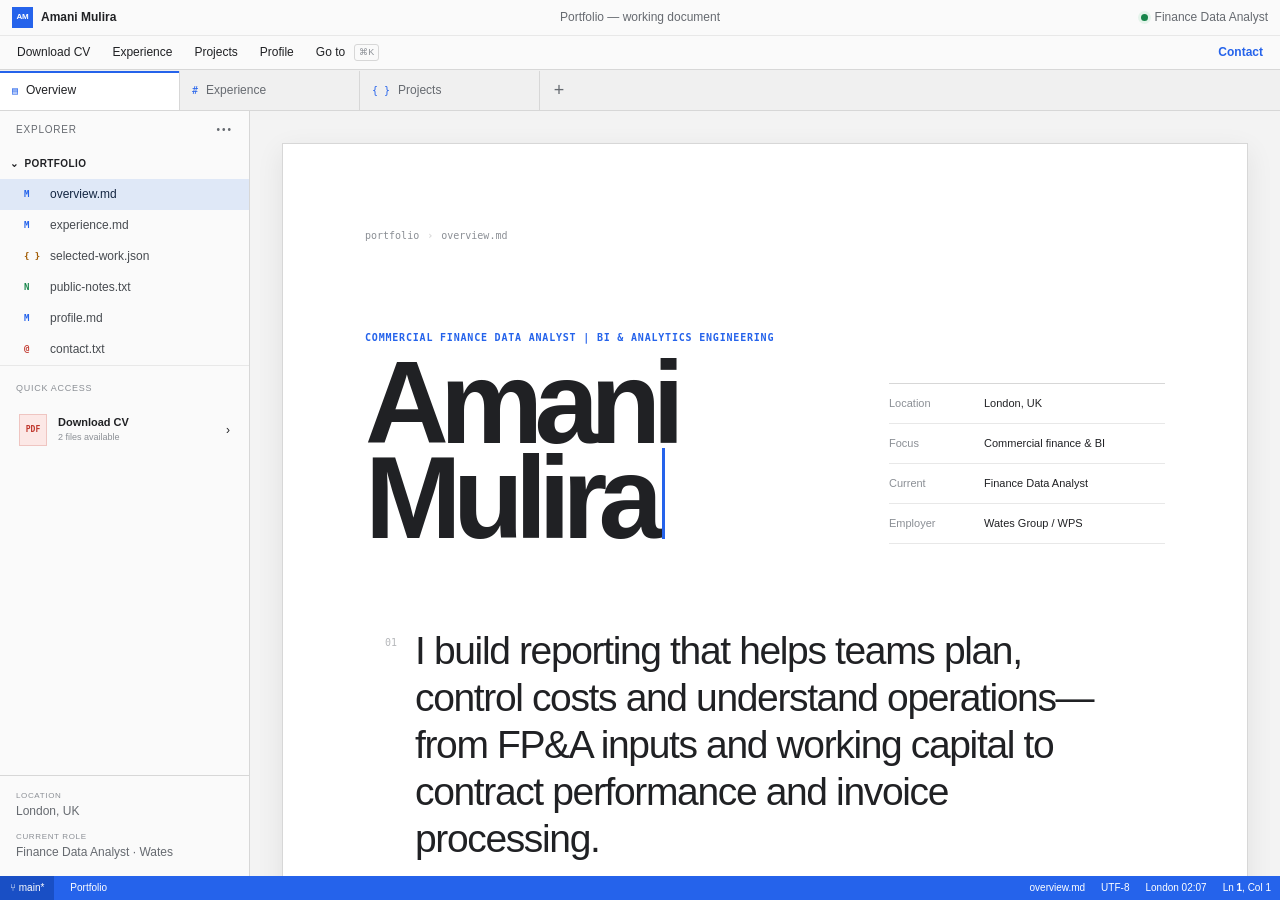
==== index.html @ 53373105 "Add professional portrait to profile" ====
<!DOCTYPE html>
<html lang="en">
<head>
    <meta charset="UTF-8">
    <meta name="viewport" content="width=device-width, initial-scale=1.0">
    <title>Amani Mulira — Commercial Finance Data Analyst | BI &amp; Analytics Engineering</title>
    <meta name="description" content="Amani Mulira, London-based Commercial Finance Data Analyst. FP&amp;A, working capital, CVR and operational reporting built with Power BI, SQL and validated semantic models.">
    <meta name="theme-color" content="#f5f5f5">
    <meta property="og:title" content="Amani Mulira — Working portfolio">
    <meta property="og:description" content="Commercial finance and operational reporting at Wates Group, with evidence across FP&amp;A, CVR, Power BI modelling and independent analytics engineering projects.">
    <meta property="og:type" content="website">
    <meta property="og:url" content="https://amanimulira.github.io/amanimulira/">
    <meta property="og:image" content="https://amanimulira.github.io/amanimulira/assets/og-editor.png">
    <meta name="twitter:card" content="summary_large_image">
    <link rel="canonical" href="https://amanimulira.github.io/amanimulira/">
    <link rel="icon" href="assets/amani-mulira-mark.png">
    <link rel="stylesheet" href="styles.css?v=20260917-1">
    <script type="application/ld+json">
    {
      "@context": "https://schema.org",
      "@type": "Person",
      "name": "Amani Mulira",
      "jobTitle": "Commercial Finance Data Analyst",
      "url": "https://amanimulira.github.io/amanimulira/",
      "email": "mailto:amanimulira@gmail.com",
      "address": {"@type": "PostalAddress", "addressLocality": "London", "addressCountry": "GB"},
      "alumniOf": {"@type": "CollegeOrUniversity", "name": "University of Liverpool"},
      "sameAs": ["https://github.com/amanimulira", "https://www.linkedin.com/in/amanimulira"],
      "knowsAbout": ["FP&A Reporting", "Working Capital", "Cost Value Reconciliation", "SQL", "Python", "dbt", "Databricks", "Power BI", "Data Analytics", "Analytics Engineering"]
    }
    </script>
</head>
<body>
    <a class="skip-link" href="#main">Skip to document</a>

    <div class="app-shell">
        <header class="app-chrome">
            <div class="title-bar">
                <a class="app-identity" href="#overview" aria-label="Amani Mulira portfolio home">
                    <span class="app-icon" aria-hidden="true">AM</span>
                    <span>Amani Mulira</span>
                </a>
                <p>Portfolio — working document</p>
                <div class="title-status"><i aria-hidden="true"></i><span>Finance Data Analyst</span></div>
            </div>

            <nav class="menu-bar" aria-label="Application menu">
                <button type="button" data-open-cv>Download CV</button>
                <a href="#experience">Experience</a>
                <a href="#work">Projects</a>
                <a class="menu-profile" href="#profile">Profile</a>
                <button class="menu-command" type="button" data-open-command>Go to <kbd>⌘K</kbd></button>
                <span class="menu-spacer"></span>
                <a class="menu-contact" href="mailto:amanimulira@gmail.com">Contact</a>
            </nav>

            <nav class="tab-bar" aria-label="Open portfolio documents">
                <a class="document-tab active" href="#overview" data-section-tab="overview"><span aria-hidden="true">▤</span> Overview</a>
                <a class="document-tab" href="#experience" data-section-tab="experience"><span aria-hidden="true">#</span> Experience</a>
                <a class="document-tab" href="#work" data-section-tab="work"><span aria-hidden="true">{ }</span> Projects</a>
                <button class="new-tab" type="button" data-open-command aria-label="Open command palette">+</button>
            </nav>
        </header>

        <div class="workspace">
            <aside class="explorer" aria-label="Portfolio explorer">
                <div class="explorer-heading"><span>Explorer</span><button type="button" data-open-command aria-label="Search portfolio">•••</button></div>

                <nav class="file-tree" aria-label="Document outline">
                    <details open>
                        <summary><span aria-hidden="true">⌄</span> PORTFOLIO</summary>
                        <a class="file-link active" href="#overview" data-nav-section="overview"><i class="file-mark file-mark-blue">M</i>overview.md</a>
                        <a class="file-link" href="#experience" data-nav-section="experience"><i class="file-mark file-mark-blue">M</i>experience.md</a>
                        <a class="file-link" href="#work" data-nav-section="work"><i class="file-mark file-mark-yellow">{ }</i>selected-work.json</a>
                        <a class="file-link" href="#notes" data-nav-section="notes"><i class="file-mark file-mark-green">N</i>public-notes.txt</a>
                        <a class="file-link" href="#profile" data-nav-section="profile"><i class="file-mark file-mark-blue">M</i>profile.md</a>
                        <a class="file-link" href="#contact" data-nav-section="contact"><i class="file-mark file-mark-red">@</i>contact.txt</a>
                    </details>
                </nav>

                <div class="explorer-group">
                    <p>QUICK ACCESS</p>
                    <button class="quick-file" type="button" data-open-cv>
                        <span class="pdf-icon">PDF</span>
                        <span><b>Download CV</b><small>2 files available</small></span>
                        <span aria-hidden="true">›</span>
                    </button>
                </div>

                <div class="explorer-footer">
                    <p><span>LOCATION</span>London, UK</p>
                    <p><span>CURRENT ROLE</span>Finance Data Analyst · Wates</p>
                </div>
            </aside>

            <main class="editor-canvas" id="main">
                <article class="document" aria-label="Amani Mulira working portfolio">
                    <header class="document-hero observed-section" id="overview" data-section="overview">
                        <div class="breadcrumb"><span>portfolio</span><b>›</b><span>overview.md</span></div>
                        <div class="document-title-row">
                            <div>
                                <p class="eyebrow">COMMERCIAL FINANCE DATA ANALYST | BI &amp; ANALYTICS ENGINEERING</p>
                                <h1>Amani<br>Mulira<span class="text-caret" aria-hidden="true"></span></h1>
                            </div>
                            <dl class="document-properties">
                                <div><dt>Location</dt><dd>London, UK</dd></div>
                                <div><dt>Focus</dt><dd>Commercial finance &amp; BI</dd></div>
                                <div><dt>Current</dt><dd>Finance Data Analyst</dd></div>
                                <div><dt>Employer</dt><dd>Wates Group / WPS</dd></div>
                            </dl>
                        </div>

                        <div class="lead-block">
                            <span class="line-number">01</span>
                            <p>I build reporting that helps teams plan, control costs and understand operations—from FP&amp;A inputs and working capital to contract performance and invoice processing.</p>
                        </div>

                        <div class="document-actions">
                            <a class="primary-command" href="#experience"><span>→</span> View experience</a>
                            <a class="secondary-command" href="assets/Amani-Mulira-Commercial-Finance-Data-Analyst-CV.pdf?v=20260917-1" download><span>↓</span> Download CV</a>
                            <a class="secondary-command" href="#work"><span>{ }</span> View projects</a>
                        </div>

                        <dl class="impact-strip" aria-label="Professional reporting focus">
                            <div><dt>FP&amp;A reporting</dt><dd>Budget &amp; forecast</dd></div>
                            <div><dt>Financial control</dt><dd>Working capital &amp; VAT</dd></div>
                            <div><dt>Commercial analytics</dt><dd>CVR &amp; cost drivers</dd></div>
                            <div><dt>BI modelling</dt><dd>Semantic models &amp; controls</dd></div>
                        </dl>
                    </header>

                    <section class="document-section observed-section" id="experience" data-section="experience" aria-labelledby="experience-heading">
                        <div class="section-heading">
                            <div><span class="section-number">01</span><div><p>experience.md</p><h2 id="experience-heading">Experience</h2></div></div>
                            <span>Aug 2025 — present</span>
                        </div>

                        <article class="role-entry">
                            <header><div><p>WATES GROUP / WPS / LONDON</p><h3>Finance Data Analyst</h3></div><span class="status-pill">Current</span></header>
                            <p>Delivering commercial finance and operational reporting across WPS. I work with Finance, Operations and Processing teams to define the question, prepare and validate source data, build the Power BI model and explain the resulting measures clearly.</p>

                            <div class="report-register" data-exclusive-details role="group" aria-label="Reporting and delivery responsibilities at Wates">
                                <details class="report-entry" open>
                                    <summary>
                                        <span class="report-code" aria-hidden="true">FIN</span>
                                        <span class="report-heading"><b>Financial planning &amp; control</b><small>Budgeting, forecasting, working capital and VAT-supporting reports</small></span>
                                        <span class="report-toggle" aria-hidden="true">+</span>
                                    </summary>
                                    <div class="report-body">
                                        <p>Managed budgeting and forecasting reporting with Financial Planning &amp; Analysis (FP&amp;A), from collecting submissions and preparing inputs through validation and delivery in Power BI.</p>
                                        <dl>
                                            <div><dt>Wider remit</dt><dd>Established working capital reports and ledger-level cost reporting to support VAT reporting requirements, helping different Finance roles access the information they need.</dd></div>
                                            <div><dt>Delivery value</dt><dd>Reduced preparation effort and uncertainty around planning inputs by bringing collection, quality checks and reporting into one managed workflow.</dd></div>
                                        </dl>
                                    </div>
                                </details>

                                <details class="report-entry">
                                    <summary>
                                        <span class="report-code" aria-hidden="true">CVR</span>
                                        <span class="report-heading"><b>Commercial &amp; contract performance</b><small>Cost value reconciliation, cost drivers and large-contract KPIs</small></span>
                                        <span class="report-toggle" aria-hidden="true">+</span>
                                    </summary>
                                    <div class="report-body">
                                        <p>Developed cost value reconciliation (CVR) and commercial metrics reports to support operational and contract performance reviews, giving teams a clearer view of how costs are distributed across their work.</p>
                                        <dl>
                                            <div><dt>Cost visibility</dt><dd>Analysed labour, subcontractor and material spend, with reporting by location, trade and operative to connect costs with the work being delivered.</dd></div>
                                            <div><dt>Performance</dt><dd>Translated Excel-based KPI calculations into reporting logic and developed measures for performance reviews on large contracts.</dd></div>
                                        </dl>
                                    </div>
                                </details>

                                <details class="report-entry">
                                    <summary>
                                        <span class="report-code" aria-hidden="true">OPS</span>
                                        <span class="report-heading"><b>Processing &amp; operational performance</b><small>Manual versus automated work and MRI Maintain operational data</small></span>
                                        <span class="report-toggle" aria-hidden="true">+</span>
                                    </summary>
                                    <div class="report-body">
                                        <p>Built a dedicated report for the Processing team showing the volume of work completed manually versus through automated systems, making the mix of processing activity visible for review.</p>
                                        <dl>
                                            <div><dt>Operational data</dt><dd>Analysed data from MRI Maintain to understand the operational activity behind reporting and performance measures.</dd></div>
                                            <div><dt>Team value</dt><dd>Helped teams see how work was being handled and interpret performance in the context of the underlying processes and systems.</dd></div>
                                        </dl>
                                    </div>
                                </details>

                                <details class="report-entry">
                                    <summary>
                                        <span class="report-code" aria-hidden="true">DATA</span>
                                        <span class="report-heading"><b>Data modelling &amp; cross-team delivery</b><small>Application data, Excel, SharePoint, SQL and Power BI semantic models</small></span>
                                        <span class="report-toggle" aria-hidden="true">+</span>
                                    </summary>
                                    <div class="report-body">
                                        <p>Created reusable Power BI semantic models from application data, Excel files, SharePoint sources and SQL datasets, with reconciliation and quality checks before figures reached reporting outputs.</p>
                                        <dl>
                                            <div><dt>Requirements</dt><dd>Work across technical and non-technical teams to clarify business needs and translate them into data requirements, KPI logic and report functionality.</dd></div>
                                            <div><dt>Accountability</dt><dd>Take responsibility for delivery across the reporting workflow, communicate data-quality issues and explain report logic clearly to the people using it.</dd></div>
                                        </dl>
                                    </div>
                                </details>
                            </div>

                            <aside class="case-note" id="invoice-processing" aria-labelledby="invoice-processing-heading">
                                <p class="case-label">Selected example / Processing team</p>
                                <h4 id="invoice-processing-heading">Evaluating automated invoice processing software</h4>
                                <p>I built reporting to assess whether the software was helping the team handle more invoices, where manual work remained and how performance changed over time.</p>
                                <p>The analysis supported board-level investment justification and helped the Processing team identify where to focus improvement work.</p>

                                <details class="case-detail">
                                    <summary><span>Read the analysis</span><span class="case-toggle" aria-hidden="true">+</span></summary>
                                    <div class="case-body">
                                        <section aria-labelledby="invoice-capacity-heading">
                                            <h5 id="invoice-capacity-heading">Productivity and processing capacity</h5>
                                            <p>Compared user productivity with the previous baseline and measured manual versus automated processing volumes. We used this comparison to estimate the equivalent staffing needed to handle the additional workload under the previous process, providing evidence for the software investment case.</p>
                                        </section>
                                        <section aria-labelledby="invoice-accuracy-heading">
                                            <h5 id="invoice-accuracy-heading">Accuracy over time and supplier patterns</h5>
                                            <p>Tracked accuracy and end-to-end automation over time. The reporting showed accuracy improving, while supplier-level analysis highlighted processing issues associated with suppliers with little or no volume. Continued reporting showed the gap narrowing and the system performing as required.</p>
                                        </section>
                                        <section aria-labelledby="invoice-bottlenecks-heading">
                                            <h5 id="invoice-bottlenecks-heading">Where the process slowed down</h5>
                                            <p>Broke the workflow into stages, from information capture and field accuracy through to validation. Measuring how long validation took and where intervention was needed helped the team locate bottlenecks and decide which parts of the process to improve next.</p>
                                        </section>
                                        <p class="case-note-footer">Internal figures and supplier details are omitted.</p>
                                    </div>
                                </details>
                            </aside>

                            <details class="inline-details">
                                <summary>Tools &amp; delivery capabilities <span aria-hidden="true">+</span></summary>
                                <div><span>Power BI</span><span>Semantic modelling</span><span>SQL datasets</span><span>Excel</span><span>SharePoint</span><span>MRI Maintain</span><span>Data validation</span><span>Requirements translation</span><span>Cross-team communication</span></div>
                            </details>
                        </article>
                    </section>

                    <section class="document-section observed-section" id="work" data-section="work" aria-labelledby="work-heading">
                        <div class="section-heading">
                            <div><span class="section-number">02</span><div><p>selected-work.json</p><h2 id="work-heading">Personal projects</h2></div></div>
                            <span>3 independent builds</span>
                        </div>
                        <p class="section-intro">Independent projects that extend my workplace reporting experience into data modelling and engineering. Open each record for the business question, technical evidence and limitations; these are not Wates systems or client results.</p>

                        <div class="records" data-exclusive-details>
                            <details class="record" open>
                                <summary>
                                    <span class="record-index">01</span>
                                    <span class="record-name"><b>D2C data stack</b><small>Analytics engineering</small></span>
                                    <span class="record-meta"><i class="state-dot"></i>137 tests</span>
                                    <span class="record-toggle" aria-hidden="true">+</span>
                                </summary>
                                <div class="record-content"><div class="record-content-inner">
                                    <div class="record-copy">
                                        <p class="field-label">PROBLEM</p>
                                        <h3>One commercial truth from four competing sources.</h3>
                                        <p>A production-minded dbt layer joining Shopify, Klaviyo, Meta Ads and GA4 into contribution-margin CAC, blended ROAS, payback, lifetime value and retention models.</p>
                                        <div class="record-links"><a href="https://github.com/amanimulira/D2C-Data-Stack" target="_blank" rel="noopener">Open repository ↗</a><a href="https://amanimulira.github.io/D2C-Data-Stack/" target="_blank" rel="noopener">View evidence ↗</a></div>
                                    </div>
                                    <div class="evidence-panel">
                                        <p class="field-label">SYSTEM RECORD</p>
                                        <dl><div><dt>Models</dt><dd>31</dd></div><div><dt>Tests</dt><dd>137</dd></div><div><dt>Local build</dt><dd>&lt;60s</dd></div><div><dt>Controls</dt><dd>CI on every PR</dd></div></dl>
                                        <p class="limitation"><b>Documented limitation</b> Illustrative commerce data; designed to prove architecture and measurement logic, not proprietary client performance.</p>
                                    </div>
                                </div></div>
                            </details>

                            <details class="record">
                                <summary>
                                    <span class="record-index">02</span>
                                    <span class="record-name"><b>Crypto AML platform</b><small>Lakehouse / streaming / ML</small></span>
                                    <span class="record-meta"><i class="state-dot"></i>203k transactions</span>
                                    <span class="record-toggle" aria-hidden="true">+</span>
                                </summary>
                                <div class="record-content"><div class="record-content-inner">
                                    <div class="record-copy">
                                        <p class="field-label">PROBLEM</p>
                                        <h3>Traceable AML decisions, not a black-box score.</h3>
                                        <p>An end-to-end monitoring design that follows cryptocurrency transactions through Kafka and Databricks medallion layers into versioned alerts, governed views and evidence packs.</p>
                                        <div class="record-links"><a href="https://github.com/amanimulira/crypto-aml-pipeline" target="_blank" rel="noopener">Open architecture ↗</a></div>
                                    </div>
                                    <div class="evidence-panel">
                                        <p class="field-label">SYSTEM RECORD</p>
                                        <dl><div><dt>Transactions</dt><dd>203k</dd></div><div><dt>Precision</dt><dd>83%</dd></div><div><dt>Recall</dt><dd>71%</dd></div><div><dt>Decision trace</dt><dd>Rule + graph + model</dd></div></dl>
                                        <p class="limitation"><b>Documented limitation</b> Synthetic transaction labels; model results demonstrate a reproducible investigation workflow rather than production detection efficacy.</p>
                                    </div>
                                </div></div>
                            </details>

                            <details class="record">
                                <summary>
                                    <span class="record-index">03</span>
                                    <span class="record-name"><b>Marketing foundations</b><small>Measurement / modelling</small></span>
                                    <span class="record-meta"><i class="state-dot"></i>118 tests</span>
                                    <span class="record-toggle" aria-hidden="true">+</span>
                                </summary>
                                <div class="record-content"><div class="record-content-inner">
                                    <div class="record-copy">
                                        <p class="field-label">PROBLEM</p>
                                        <h3>Marketing measurement that Finance can challenge.</h3>
                                        <p>A profit-aware data layer and Bayesian marketing-mix model separating platform-reported credit from incremental commercial contribution.</p>
                                        <div class="record-links"><a href="https://github.com/amanimulira/marketing-data-foundations" target="_blank" rel="noopener">Open methodology ↗</a><a href="https://github.com/amanimulira/aurelia-dashboards" target="_blank" rel="noopener">View dashboards ↗</a></div>
                                    </div>
                                    <div class="evidence-panel">
                                        <p class="field-label">SYSTEM RECORD</p>
                                        <dl><div><dt>Sources</dt><dd>6</dd></div><div><dt>Tests</dt><dd>118</dd></div><div><dt>Dashboards</dt><dd>5</dd></div><div><dt>Model</dt><dd>Bayesian MMM</dd></div></dl>
                                        <p class="limitation"><b>Documented limitation</b> Portfolio data and priors are explicit. Outputs demonstrate the measurement method, not a claim about a live media budget.</p>
                                    </div>
                                </div></div>
                            </details>
                        </div>
                    </section>

                    <section class="document-section observed-section" id="notes" data-section="notes" aria-labelledby="notes-heading">
                        <div class="section-heading">
                            <div><span class="section-number">03</span><div><p>public-notes.txt</p><h2 id="notes-heading">Public notebook</h2></div></div>
                            <span>5 entries</span>
                        </div>
                        <p class="section-intro">Build notes published in public: architecture choices, modelling decisions and what I would change next.</p>

                        <ol class="note-list">
                            <li><a href="https://www.linkedin.com/feed/update/urn:li:ugcPost:7437438731407634432" target="_blank" rel="noopener"><span>01</span><b>Building a production-minded D2C data stack</b><small>Architecture / dbt / commercial metrics</small><i>↗</i></a></li>
                            <li><a href="https://www.linkedin.com/feed/update/urn:li:ugcPost:7453558019319123968" target="_blank" rel="noopener"><span>02</span><b>From raw events to defensible decisions</b><small>Quality controls / traceability</small><i>↗</i></a></li>
                            <li><a href="https://www.linkedin.com/feed/update/urn:li:ugcPost:7448488109660487680" target="_blank" rel="noopener"><span>03</span><b>Why portfolio systems need honest limitations</b><small>Evidence / communication</small><i>↗</i></a></li>
                            <li><a href="https://www.linkedin.com/feed/update/urn:li:ugcPost:7437532825203105792" target="_blank" rel="noopener"><span>04</span><b>Designing a traceable AML decision path</b><small>Streaming / lakehouse / ML</small><i>↗</i></a></li>
                            <li><a href="https://www.linkedin.com/feed/update/urn:li:ugcPost:7444036520136716288" target="_blank" rel="noopener"><span>05</span><b>Separating reported credit from contribution</b><small>Marketing measurement / Finance</small><i>↗</i></a></li>
                        </ol>
                    </section>

                    <section class="document-section observed-section" id="profile" data-section="profile" aria-labelledby="profile-heading">
                        <div class="section-heading">
                            <div><span class="section-number">04</span><div><p>profile.md</p><h2 id="profile-heading">Profile</h2></div></div>
                            <span>Technical depth + commercial judgement</span>
                        </div>

                        <div class="profile-layout">
                            <div class="profile-copy">
                                <figure class="profile-portrait">
                                    <div class="profile-portrait-bar"><span></span><span>amani-profile.jpeg</span><span>400 × 400</span></div>
                                    <img src="assets/amani-profile.jpeg" width="400" height="400" loading="lazy" decoding="async" alt="Portrait of Amani Mulira">
                                    <figcaption><span>PROFILE</span><span>London, UK</span></figcaption>
                                </figure>
                                <p class="profile-lead">I work at the point where commercial questions become reporting systems: defining the measure, shaping the model, checking the data and explaining the result.</p>
                                <p>My MEng in Computer Science with Artificial Intelligence supports the technical work. At Wates, I apply that foundation to FP&amp;A, financial control, commercial performance and operations; independent projects extend it into analytics engineering.</p>
                                <button class="text-command" type="button" data-open-cv>Choose a CV version →</button>
                            </div>
                            <div class="capability-table" role="table" aria-label="Workplace capabilities and personal-project technologies">
                                <div role="row"><span role="cell">JOB</span><b role="cell">Workplace tools</b><p role="cell">Power BI · SQL datasets · Excel · SharePoint · semantic models · MRI Maintain</p></div>
                                <div role="row"><span role="cell">JOB</span><b role="cell">Commercial finance</b><p role="cell">FP&amp;A reporting · working capital · cost value reconciliation · ledger analysis · contract KPIs</p></div>
                                <div role="row"><span role="cell">JOB</span><b role="cell">Cross-team delivery</b><p role="cell">Requirements translation · data validation · clear communication · ownership from source to report</p></div>
                                <div role="row"><span role="cell">LAB</span><b role="cell">Personal projects</b><p role="cell">Python · dbt · Databricks · Spark · Snowflake · DuckDB · Delta Lake · Airflow · Docker · GitHub Actions</p></div>
                                <div role="row"><span role="cell">EDU</span><b role="cell">MEng Computer Science with AI</b><p role="cell">University of Liverpool · 2025</p></div>
                            </div>
                        </div>
                    </section>

                    <section class="contact-section observed-section" id="contact" data-section="contact" aria-labelledby="contact-heading">
                        <div class="contact-copy">
                            <p class="eyebrow">CONTINUE THE CONVERSATION</p>
                            <h2 id="contact-heading">Let’s make the<br>data matter.</h2>
                            <p>For a conversation about commercial finance reporting, operational analysis or analytics engineering, you can reach me by email or on LinkedIn.</p>
                        </div>
                        <div class="contact-actions">
                            <a href="mailto:amanimulira@gmail.com">Send an email <span>↗</span></a>
                            <button type="button" id="copy-email" data-email="amanimulira@gmail.com">Copy email <span>⌘C</span></button>
                            <a href="https://www.linkedin.com/in/amanimulira" target="_blank" rel="noopener">LinkedIn <span>↗</span></a>
                            <a href="https://github.com/amanimulira" target="_blank" rel="noopener">GitHub <span>↗</span></a>
                        </div>
                    </section>
                </article>
            </main>
        </div>

        <footer class="status-bar">
            <div><span class="status-branch">⑂ main*</span><span>Portfolio</span></div>
            <div><span id="current-file">overview.md</span><span>UTF-8</span><span id="london-time">London 00:00</span><span>Ln <b id="section-line">1</b>, Col 1</span></div>
        </footer>
    </div>

    <dialog class="file-drawer" id="cv-drawer" aria-labelledby="cv-drawer-title">
        <div class="drawer-titlebar">
            <div><span class="folder-icon" aria-hidden="true">▰</span><div><p>FILES</p><h2 id="cv-drawer-title">Curriculum vitae</h2></div></div>
            <button type="button" data-close-dialog aria-label="Close CV drawer">×</button>
        </div>
        <div class="drawer-path"><span>Portfolio</span><b>›</b><span>Documents</span><b>›</b><span>CV</span></div>
        <div class="drawer-body">
            <p class="drawer-note">Choose the version closest to the role. Both contain the same employment history with different emphasis.</p>
            <a class="download-file" href="assets/Amani-Mulira-Commercial-Finance-Data-Analyst-CV.pdf?v=20260917-1" download>
                <span class="large-pdf">PDF</span>
                <span><b>Amani-Mulira-Commercial-Finance-Data-Analyst-CV.pdf</b><small>FP&amp;A · working capital · CVR · Power BI · 1 page</small></span>
                <span>Download ↓</span>
            </a>
            <a class="download-file" href="assets/Amani-Mulira-Analytics-Engineer-CV.pdf?v=20260902-2" download>
                <span class="large-pdf">PDF</span>
                <span><b>Amani-Mulira-Analytics-Engineer-CV.pdf</b><small>Data modelling · pipelines · engineering projects · 1 page</small></span>
                <span>Download ↓</span>
            </a>
        </div>
        <div class="drawer-footer"><span>2 items</span><span>PDF documents</span></div>
    </dialog>

    <dialog class="command-palette" id="command-palette" aria-labelledby="command-title">
        <h2 class="visually-hidden" id="command-title">Go to a portfolio section</h2>
        <label for="command-input"><span aria-hidden="true">›</span><input id="command-input" type="search" autocomplete="off" placeholder="Type a command or file name…"></label>
        <div class="command-results" role="listbox" aria-label="Portfolio commands">
            <button type="button" data-command="overview" data-command-label="overview home introduction"><span>▤</span><b>Go to overview</b><kbd>Home</kbd></button>
            <button type="button" data-command="experience" data-command-label="experience impact wates role"><span>#</span><b>View Wates experience</b><kbd>01</kbd></button>
            <button type="button" data-command="work" data-command-label="work projects selected systems"><span>{ }</span><b>View personal projects</b><kbd>02</kbd></button>
            <button type="button" data-command="notes" data-command-label="notes linkedin public notebook"><span>N</span><b>Open public notebook</b><kbd>03</kbd></button>
            <button type="button" data-command="profile" data-command-label="profile skills education capabilities"><span>M</span><b>Open profile</b><kbd>04</kbd></button>
            <button type="button" data-command="cv" data-command-label="cv resume curriculum vitae download"><span>PDF</span><b>Download CV</b><kbd>File</kbd></button>
        </div>
        <div class="command-help"><span>↑↓ navigate</span><span>↵ select</span><span>esc close</span></div>
    </dialog>

    <script src="script.js?v=20260814-2"></script>
</body>
</html>
---- styles.css ----
:root {
    --canvas: #f3f3f3;
    --paper: #ffffff;
    --chrome: #fafafa;
    --chrome-2: #f0f0f0;
    --ink: #202124;
    --muted: #666a70;
    --faint: #8b8f95;
    --line: #d7d7d7;
    --line-soft: #e8e8e8;
    --blue: #2563eb;
    --blue-soft: #e8f0fe;
    --green: #18864b;
    --green-soft: #e5f4eb;
    --red: #c0362c;
    --yellow: #a05a00;
    --shadow: 0 8px 26px rgba(0,0,0,.08);
    --sans: "Segoe UI", "Helvetica Neue", Arial, sans-serif;
    --mono: "Cascadia Code", "SFMono-Regular", Consolas, monospace;
    --ease: cubic-bezier(.2,.8,.2,1);
}

*, *::before, *::after { box-sizing: border-box; }

html { scroll-behavior: smooth; }

body {
    margin: 0;
    overflow: hidden;
    background: var(--canvas);
    color: var(--ink);
    font-family: var(--sans);
    font-size: 15px;
    line-height: 1.55;
    -webkit-font-smoothing: antialiased;
}

a { color: inherit; text-decoration: none; }
button, input { color: inherit; font: inherit; }
button { cursor: pointer; }
::selection { background: #c7dcff; color: #10244b; }

.visually-hidden {
    position: absolute !important;
    width: 1px !important;
    height: 1px !important;
    padding: 0 !important;
    margin: -1px !important;
    overflow: hidden !important;
    clip: rect(0,0,0,0) !important;
    white-space: nowrap !important;
    border: 0 !important;
}

.skip-link {
    position: fixed;
    z-index: 1000;
    top: .5rem;
    left: .5rem;
    padding: .55rem .8rem;
    background: var(--paper);
    border: 1px solid var(--blue);
    transform: translateY(-160%);
}
.skip-link:focus { transform: translateY(0); }

.app-shell {
    width: 100%;
    min-width: 0;
    max-width: 100vw;
    height: 100vh;
    height: 100dvh;
    display: grid;
    grid-template-rows: auto minmax(0,1fr) 24px;
    overflow: hidden;
}

.app-chrome {
    position: relative;
    z-index: 20;
    min-width: 0;
    background: var(--chrome);
    border-bottom: 1px solid var(--line);
    user-select: none;
}

.title-bar {
    min-width: 0;
    height: 36px;
    padding: 0 12px;
    display: grid;
    grid-template-columns: 1fr auto 1fr;
    align-items: center;
    border-bottom: 1px solid var(--line-soft);
    font-size: 12px;
}

.app-identity { display: inline-flex; align-items: center; gap: 8px; justify-self: start; font-weight: 600; }
.app-icon { width: 21px; height: 21px; display: grid; place-items: center; background: var(--blue); color: white; font-size: 8px; font-weight: 700; letter-spacing: -.03em; }
.title-bar > p { margin: 0; color: var(--muted); }
.title-status { justify-self: end; display: flex; align-items: center; gap: 7px; color: var(--muted); }
.title-status i { width: 7px; height: 7px; border-radius: 50%; background: var(--green); box-shadow: 0 0 0 3px var(--green-soft); }

.menu-bar {
    min-width: 0;
    min-height: 34px;
    padding: 3px 7px;
    display: flex;
    align-items: center;
    gap: 2px;
    border-bottom: 1px solid var(--line);
    overflow-x: auto;
    scrollbar-width: none;
}
.menu-bar::-webkit-scrollbar { display: none; }
.menu-bar a, .menu-bar button {
    min-height: 27px;
    padding: 3px 10px;
    flex: 0 0 auto;
    display: inline-flex;
    align-items: center;
    gap: 0;
    border: 0;
    border-radius: 3px;
    background: transparent;
    font-size: 12px;
}
.menu-bar a:hover, .menu-bar button:hover { background: var(--chrome-2); }
.menu-bar u { text-decoration: underline; text-underline-offset: 2px; }
.menu-bar kbd { margin-left: 9px; padding: 1px 4px; color: var(--faint); border: 1px solid var(--line); border-radius: 3px; font-family: var(--sans); font-size: 9px; }
.menu-spacer { flex: 1; }
.menu-contact { color: var(--blue) !important; font-weight: 600; }

.tab-bar {
    min-width: 0;
    min-height: 40px;
    display: flex;
    align-items: end;
    gap: 0;
    overflow-x: auto;
    background: var(--chrome-2);
    scrollbar-width: none;
}
.tab-bar::-webkit-scrollbar { display: none; }
.document-tab {
    position: relative;
    min-width: 180px;
    height: 39px;
    padding: 0 12px;
    display: flex;
    align-items: center;
    gap: 8px;
    border-right: 1px solid var(--line);
    color: var(--muted);
    font-size: 12px;
    white-space: nowrap;
}
.document-tab > span { color: var(--blue); font-family: var(--mono); font-size: 10px; }
.document-tab i { margin-left: auto; color: var(--faint); font-style: normal; }
.document-tab:hover { background: rgba(255,255,255,.58); }
.document-tab.active { background: var(--paper); color: var(--ink); }
.document-tab.active::before { content: ""; position: absolute; inset: 0 0 auto; height: 2px; background: var(--blue); }
.new-tab { width: 38px; height: 39px; flex: 0 0 auto; border: 0; background: transparent; color: var(--muted); font-size: 18px; }
.new-tab:hover { background: rgba(255,255,255,.7); }

.workspace { min-width: 0; min-height: 0; display: grid; grid-template-columns: 250px minmax(0,1fr); }

.explorer {
    min-width: 0;
    display: flex;
    flex-direction: column;
    overflow: auto;
    background: var(--chrome);
    border-right: 1px solid var(--line);
    font-size: 12px;
}
.explorer-heading { height: 38px; padding: 0 12px 0 16px; display: flex; align-items: center; justify-content: space-between; color: var(--muted); font-size: 10px; letter-spacing: .08em; text-transform: uppercase; }
.explorer-heading button { padding: 4px; border: 0; background: transparent; color: var(--muted); letter-spacing: 2px; }
.file-tree details { border-bottom: 1px solid var(--line-soft); }
.file-tree summary { height: 30px; padding: 0 10px; display: flex; align-items: center; gap: 6px; cursor: pointer; font-size: 10px; font-weight: 600; letter-spacing: .04em; list-style: none; }
.file-tree summary::-webkit-details-marker { display: none; }
.file-link { height: 31px; padding: 0 12px 0 24px; display: flex; align-items: center; gap: 8px; color: #474b50; white-space: nowrap; }
.file-link:hover { background: #ececec; }
.file-link.active { background: #dfe8f7; color: #152743; }
.file-mark { min-width: 18px; font-family: var(--mono); font-size: 9px; font-style: normal; font-weight: 700; }
.file-mark-blue { color: var(--blue); }
.file-mark-yellow { color: var(--yellow); }
.file-mark-green { color: var(--green); }
.file-mark-red { color: var(--red); }

.explorer-group { padding: 16px 10px; }
.explorer-group > p { margin: 0 0 8px 6px; color: var(--faint); font-size: 9px; letter-spacing: .08em; }
.quick-file { width: 100%; padding: 9px 8px; display: grid; grid-template-columns: 30px 1fr auto; gap: 9px; align-items: center; border: 1px solid transparent; border-radius: 3px; background: transparent; text-align: left; }
.quick-file:hover { background: var(--paper); border-color: var(--line); }
.quick-file > span:nth-child(2) { min-width: 0; display: flex; flex-direction: column; }
.quick-file b { overflow: hidden; text-overflow: ellipsis; font-size: 11px; font-weight: 600; white-space: nowrap; }
.quick-file small { color: var(--faint); font-size: 9px; }
.pdf-icon { width: 28px; height: 32px; display: grid; place-items: center; background: #fce8e6; color: var(--red); border: 1px solid #efc5c1; font-family: var(--mono); font-size: 8px; font-weight: 700; }
.explorer-footer { margin-top: auto; padding: 14px 16px; border-top: 1px solid var(--line); color: var(--muted); }
.explorer-footer p { margin: 0 0 10px; display: flex; flex-direction: column; }
.explorer-footer p:last-child { margin-bottom: 0; }
.explorer-footer span { color: var(--faint); font-size: 8px; letter-spacing: .08em; }

.editor-canvas { min-width: 0; overflow: auto; background: var(--canvas); scroll-behavior: smooth; }
.document { width: min(1050px, calc(100% - 64px)); margin: 32px auto 80px; background: var(--paper); border: 1px solid var(--line); box-shadow: var(--shadow); }
.observed-section { scroll-margin-top: 22px; }

.document-hero { padding: clamp(44px,7vw,84px) clamp(34px,7vw,82px) 52px; border-bottom: 1px solid var(--line); }
.breadcrumb { display: flex; align-items: center; gap: 8px; color: var(--faint); font-family: var(--mono); font-size: 10px; }
.breadcrumb b { color: var(--line); }
.document-title-row { margin-top: clamp(46px,8vw,86px); display: grid; grid-template-columns: minmax(0,1.2fr) minmax(250px,.8fr); gap: clamp(50px,9vw,110px); align-items: end; }
.eyebrow { margin: 0 0 13px; color: var(--blue); font-family: var(--mono); font-size: 10px; font-weight: 600; letter-spacing: .08em; }
.document-title-row h1 { margin: 0; font-size: clamp(64px,10vw,116px); line-height: .78; letter-spacing: -.075em; font-weight: 600; }
.text-caret { display: inline-block; width: 3px; height: .78em; margin-left: 8px; background: var(--blue); animation: caret 1.1s steps(1) infinite; }
@keyframes caret { 50% { opacity: 0; } }

.document-properties { margin: 0; border-top: 1px solid var(--line); }
.document-properties > div { min-height: 40px; display: grid; grid-template-columns: 95px 1fr; align-items: center; border-bottom: 1px solid var(--line-soft); font-size: 11px; }
.document-properties dt { color: var(--faint); }
.document-properties dd { margin: 0; font-weight: 500; }
.status-pill { padding: 3px 8px; display: inline-flex; align-items: center; border-radius: 999px; background: var(--green-soft); color: var(--green); font-size: 10px; font-weight: 600; }

.lead-block { margin: clamp(52px,8vw,84px) 0 0; display: grid; grid-template-columns: 32px minmax(0,720px); gap: 18px; }
.line-number { padding-top: 7px; color: #b6b8bb; font-family: var(--mono); font-size: 10px; text-align: right; user-select: none; }
.lead-block p { margin: 0; font-size: clamp(25px,3.3vw,39px); line-height: 1.2; letter-spacing: -.035em; }
.document-actions { margin: 34px 0 0 50px; display: flex; flex-wrap: wrap; gap: 9px; }
.primary-command, .secondary-command { min-height: 40px; padding: 8px 13px; display: inline-flex; align-items: center; gap: 9px; border: 1px solid var(--line); border-radius: 3px; background: var(--paper); font-size: 12px; font-weight: 600; }
.primary-command { background: var(--blue); border-color: var(--blue); color: white; }
.primary-command:hover { background: #194ec1; }
.secondary-command:hover { background: var(--chrome-2); }

.impact-strip { margin: 58px 0 0; display: grid; grid-template-columns: repeat(4,1fr); border-top: 1px solid var(--line); border-left: 1px solid var(--line); }
.impact-strip > div { min-height: 92px; padding: 15px; display: flex; flex-direction: column; justify-content: space-between; border-right: 1px solid var(--line); border-bottom: 1px solid var(--line); }
.impact-strip dt { color: var(--faint); font-size: 10px; }
.impact-strip dd { margin: 0; font-size: 20px; font-weight: 600; letter-spacing: -.025em; }

.document-section { padding: clamp(56px,8vw,94px) clamp(34px,7vw,82px); border-bottom: 1px solid var(--line); }
.section-heading { padding-bottom: 16px; display: flex; align-items: end; justify-content: space-between; gap: 24px; border-bottom: 1px solid var(--line); }
.section-heading > div { display: flex; align-items: end; gap: 20px; }
.section-number { padding-bottom: 5px; color: var(--blue); font-family: var(--mono); font-size: 11px; }
.section-heading p { margin: 0 0 2px; color: var(--faint); font-family: var(--mono); font-size: 9px; }
.section-heading h2 { margin: 0; font-size: clamp(32px,5vw,52px); line-height: 1; letter-spacing: -.055em; font-weight: 600; }
.section-heading > span:last-child { color: var(--faint); font-family: var(--mono); font-size: 9px; text-align: right; }
.section-intro { max-width: 680px; margin: 25px 0 42px 43px; color: var(--muted); font-size: 14px; }

.records { border-top: 1px solid var(--line); }
.record { border-bottom: 1px solid var(--line); }
.record summary { min-height: 82px; padding: 12px 0; display: grid; grid-template-columns: 42px minmax(0,1fr) auto 30px; gap: 14px; align-items: center; cursor: pointer; list-style: none; }
.record summary::-webkit-details-marker { display: none; }
.record summary:hover { background: #f8f9fb; }
.record-index { color: var(--faint); font-family: var(--mono); font-size: 10px; text-align: center; }
.record-name { display: flex; flex-direction: column; }
.record-name b { font-size: 18px; font-weight: 600; letter-spacing: -.025em; }
.record-name small { margin-top: 2px; color: var(--muted); font-size: 10px; }
.record-meta { display: flex; align-items: center; gap: 7px; color: var(--muted); font-family: var(--mono); font-size: 9px; }
.state-dot { width: 6px; height: 6px; border-radius: 50%; background: var(--green); }
.record-toggle { width: 28px; height: 28px; display: grid; place-items: center; border: 1px solid var(--line); border-radius: 3px; color: var(--muted); font-size: 16px; transition: transform .25s var(--ease), background .2s; }
.record[open] .record-toggle { transform: rotate(45deg); background: var(--blue-soft); color: var(--blue); border-color: #c5d5f3; }
.record-content { display: grid !important; grid-template-rows: 0fr; transition: grid-template-rows .4s var(--ease); }
.record[open] .record-content { grid-template-rows: 1fr; }
.record-content-inner { min-height: 0; overflow: hidden; display: grid; grid-template-columns: 1.15fr .85fr; }
.record-copy, .evidence-panel { padding: 30px 32px 38px; border-top: 1px solid var(--line-soft); }
.evidence-panel { background: #f8f9fa; border-left: 1px solid var(--line-soft); }
.field-label { margin: 0 0 13px; color: var(--blue); font-family: var(--mono); font-size: 9px; font-weight: 600; letter-spacing: .08em; }
.record-copy h3 { margin: 0 0 15px; font-size: clamp(23px,3.4vw,35px); line-height: 1.08; letter-spacing: -.045em; }
.record-copy > p:not(.field-label) { margin: 0; color: var(--muted); font-size: 13px; }
.record-links { margin-top: 24px; display: flex; flex-wrap: wrap; gap: 18px; }
.record-links a { padding-bottom: 2px; border-bottom: 1px solid var(--ink); font-size: 11px; font-weight: 600; }
.record-links a:hover { color: var(--blue); border-color: var(--blue); }
.evidence-panel dl { margin: 0; border-top: 1px solid var(--line); }
.evidence-panel dl > div { min-height: 36px; display: grid; grid-template-columns: 1fr auto; align-items: center; gap: 12px; border-bottom: 1px solid var(--line); font-size: 10px; }
.evidence-panel dt { color: var(--faint); }
.evidence-panel dd { margin: 0; font-weight: 600; text-align: right; }
.limitation { margin: 20px 0 0; padding: 12px; border-left: 2px solid var(--yellow); background: #fff8e9; color: var(--muted); font-size: 10px; }
.limitation b { display: block; margin-bottom: 3px; color: var(--yellow); }

.role-entry { margin-top: 38px; }
.role-entry > header { display: flex; align-items: start; justify-content: space-between; gap: 20px; }
.role-entry header p { margin: 0 0 5px; color: var(--faint); font-family: var(--mono); font-size: 9px; letter-spacing: .06em; }
.role-entry h3 { margin: 0; font-size: clamp(28px,4vw,42px); line-height: 1; letter-spacing: -.045em; }
.role-entry > p { max-width: 680px; margin: 20px 0 40px; color: var(--muted); }
.report-register { border-top: 1px solid var(--line); }
.report-entry { border-bottom: 1px solid var(--line); }
.report-entry > summary { min-height: 88px; padding: 18px 0; display: grid; grid-template-columns: 46px minmax(0,1fr) 20px; gap: 16px; align-items: start; cursor: pointer; list-style: none; }
.report-entry > summary::-webkit-details-marker { display: none; }
.report-entry > summary:hover { background: var(--chrome); }
.report-code { margin-top: 3px; padding: 4px 2px; border-radius: 2px; background: var(--blue-soft); color: var(--blue); font-family: var(--mono); font-size: 9px; font-weight: 600; text-align: center; }
.report-heading { min-width: 0; }
.report-heading b { display: block; font-size: 16px; line-height: 1.4; font-weight: 600; }
.report-heading small { display: block; margin-top: 5px; color: var(--muted); font-size: 12px; }
.report-toggle { color: var(--faint); font-size: 20px; line-height: 1.3; text-align: center; transition: transform .2s; }
.report-entry[open] .report-toggle { transform: rotate(45deg); color: var(--blue); }
.report-body { padding: 0 36px 24px 62px; font-size: 13px; }
.report-body > p { margin: 0 0 18px; color: var(--muted); }
.report-body dl { margin: 0; border-top: 1px solid var(--line-soft); }
.report-body dl > div { padding: 12px 0; display: grid; grid-template-columns: 112px minmax(0,1fr); gap: 16px; border-bottom: 1px solid var(--line-soft); }
.report-body dt { color: var(--faint); font-family: var(--mono); font-size: 10px; }
.report-body dd { margin: 0; }
.case-note { min-width: 0; margin-top: 36px; padding-top: 24px; border-top: 1px solid var(--line); }
.case-note > .case-label { margin: 0 0 10px; color: var(--muted); font-family: var(--mono); font-size: 10px; }
.case-note h4 { max-width: 30ch; margin: 0 0 16px; font-size: clamp(20px,2.3vw,24px); line-height: 1.3; letter-spacing: -.025em; font-weight: 600; }
.case-note > p:not(.case-label) { max-width: 70ch; margin: 0 0 12px; font-size: 14px; line-height: 1.65; }
.case-detail { margin-top: 22px; border-top: 1px solid var(--line); border-bottom: 1px solid var(--line); }
.case-detail > summary { min-height: 48px; padding: 10px 0; display: flex; align-items: center; justify-content: space-between; gap: 16px; list-style: none; cursor: pointer; font-size: 12px; font-weight: 600; }
.case-detail > summary::-webkit-details-marker { display: none; }
.case-detail > summary:hover { color: var(--blue); }
.case-toggle { flex-shrink: 0; width: 20px; color: var(--muted); font-family: var(--mono); font-size: 18px; font-weight: 400; text-align: center; transition: transform .2s; }
.case-detail[open] .case-toggle { transform: rotate(45deg); }
.case-body { padding-bottom: 20px; }
.case-body > section { padding: 18px 0; border-top: 1px solid var(--line-soft); }
.case-body h5 { margin: 0 0 8px; font-size: 14px; line-height: 1.4; font-weight: 600; }
.case-body section > p { max-width: 72ch; margin: 0; color: var(--muted); font-size: 13px; line-height: 1.65; }
.case-note-footer { margin: 6px 0 0; color: var(--muted); font-size: 11px; }
.outcome-details { margin-top: 28px; border: 1px solid var(--line); border-radius: 3px; }
.outcome-details .change-log { padding: 0 16px; }
.outcome-details .change-log > div:last-child { border-bottom: 0; }
.change-log { border-top: 1px solid var(--line); }
.change-log > div { min-height: 80px; padding: 16px 0; display: grid; grid-template-columns: 50px 1fr; gap: 16px; align-items: start; border-bottom: 1px solid var(--line); }
.change-type { width: 36px; padding: 3px 0; border-radius: 2px; background: var(--blue-soft); color: var(--blue); font-family: var(--mono); font-size: 8px; font-weight: 600; text-align: center; }
.change-log > div:last-child .change-type { background: var(--green-soft); color: var(--green); }
.change-log p { margin: 0; display: flex; flex-direction: column; }
.change-log b { font-size: 14px; }
.change-log small { margin-top: 4px; color: var(--muted); font-size: 11px; }
.inline-details { margin-top: 24px; border: 1px solid var(--line); border-radius: 3px; }
.inline-details summary, .outcome-details summary { min-height: 44px; padding: 8px 12px; display: flex; align-items: center; justify-content: space-between; gap: 16px; cursor: pointer; list-style: none; font-size: 11px; font-weight: 600; }
.inline-details summary::-webkit-details-marker, .outcome-details summary::-webkit-details-marker { display: none; }
.inline-details summary span, .outcome-details summary span { flex-shrink: 0; font-size: 16px; transition: transform .2s; }
.inline-details[open] summary span, .outcome-details[open] summary span { transform: rotate(45deg); }
.inline-details > div { padding: 12px; display: flex; flex-wrap: wrap; gap: 7px; border-top: 1px solid var(--line); background: #f8f9fa; }
.inline-details > div span { padding: 4px 7px; border: 1px solid var(--line); border-radius: 2px; background: white; font-family: var(--mono); font-size: 9px; }

.note-list { margin: 36px 0 0; padding: 0; list-style: none; border-top: 1px solid var(--line); }
.note-list a { min-height: 70px; padding: 12px 0; display: grid; grid-template-columns: 38px minmax(0,1fr) minmax(160px,.5fr) 24px; gap: 14px; align-items: center; border-bottom: 1px solid var(--line); }
.note-list a:hover { background: #f8f9fb; }
.note-list span { color: var(--faint); font-family: var(--mono); font-size: 9px; text-align: center; }
.note-list b { font-size: 14px; font-weight: 600; }
.note-list small { color: var(--muted); font-size: 10px; }
.note-list i { color: var(--blue); font-style: normal; }

.profile-layout { margin-top: 40px; display: grid; grid-template-columns: .8fr 1.2fr; gap: clamp(44px,8vw,90px); }
.profile-portrait { width: min(220px,100%); margin: 0 0 30px; border: 1px solid var(--line); background: var(--paper); box-shadow: 7px 7px 0 #edf0f5; }
.profile-portrait-bar { min-height: 27px; padding: 0 8px; display: grid; grid-template-columns: 8px minmax(0,1fr) auto; gap: 7px; align-items: center; border-bottom: 1px solid var(--line); color: var(--faint); font-family: var(--mono); font-size: 8px; }
.profile-portrait-bar span:first-child { width: 7px; height: 7px; border-radius: 50%; background: var(--blue); }
.profile-portrait-bar span:nth-child(2) { overflow: hidden; text-overflow: ellipsis; white-space: nowrap; }
.profile-portrait img { width: 100%; height: auto; display: block; aspect-ratio: 1; object-fit: cover; }
.profile-portrait figcaption { min-height: 30px; padding: 0 8px; display: flex; align-items: center; justify-content: space-between; border-top: 1px solid var(--line); color: var(--faint); font-family: var(--mono); font-size: 8px; }
.profile-portrait figcaption span:first-child { color: var(--blue); }
.profile-copy p { margin: 0 0 18px; color: var(--muted); }
.profile-copy .profile-lead { color: var(--ink); font-size: 21px; line-height: 1.35; letter-spacing: -.025em; }
.text-command { margin-top: 10px; padding: 0 0 3px; border: 0; border-bottom: 1px solid var(--ink); background: transparent; font-size: 11px; font-weight: 600; }
.text-command:hover { color: var(--blue); border-color: var(--blue); }
.capability-table { border-top: 1px solid var(--line); }
.capability-table > div { min-height: 68px; padding: 13px 0; display: grid; grid-template-columns: 34px .45fr .55fr; gap: 16px; align-items: start; border-bottom: 1px solid var(--line); }
.capability-table span { color: var(--blue); font-family: var(--mono); font-size: 9px; }
.capability-table b { font-size: 12px; }
.capability-table p { margin: 0; color: var(--muted); font-size: 10px; }

.contact-section { padding: clamp(62px,9vw,105px) clamp(34px,7vw,82px); display: grid; grid-template-columns: 1fr .8fr; gap: clamp(54px,9vw,100px); background: #f7f8fa; }
.contact-copy h2 { margin: 0; font-size: clamp(48px,7.6vw,82px); line-height: .9; letter-spacing: -.065em; }
.contact-copy > p:last-child { max-width: 600px; margin: 28px 0 0; color: var(--muted); }
.contact-actions { align-self: end; border-top: 1px solid var(--line); }
.contact-actions a, .contact-actions button { width: 100%; min-height: 46px; padding: 9px 4px; display: flex; align-items: center; justify-content: space-between; border: 0; border-bottom: 1px solid var(--line); background: transparent; font-size: 12px; text-align: left; }
.contact-actions a:hover, .contact-actions button:hover { padding-left: 10px; background: var(--paper); color: var(--blue); }

.status-bar { min-width: 0; max-width: 100vw; padding: 0 9px; display: flex; align-items: center; justify-content: space-between; gap: 12px; overflow: hidden; background: var(--blue); color: white; font-size: 10px; user-select: none; }
.status-bar > div { min-width: 0; display: flex; align-items: center; gap: 16px; white-space: nowrap; }
.status-branch { margin-left: -9px; padding: 0 10px; height: 24px; display: flex; align-items: center; background: #194fc5; }

dialog { color: var(--ink); font-family: var(--sans); }
dialog::backdrop { background: rgba(20,24,31,.3); backdrop-filter: blur(1px); }
.file-drawer {
    width: min(480px,100%);
    max-width: none;
    height: 100vh;
    height: 100dvh;
    max-height: none;
    margin: 0 0 0 auto;
    padding: 0;
    border: 0;
    border-left: 1px solid var(--line);
    background: var(--paper);
    box-shadow: -14px 0 40px rgba(0,0,0,.12);
}
.file-drawer[open] { display: grid; grid-template-rows: auto auto 1fr auto; animation: drawerIn .35s var(--ease); }
@keyframes drawerIn { from { transform: translateX(100%); } }
.drawer-titlebar { min-height: 70px; padding: 14px 16px; display: flex; align-items: center; justify-content: space-between; border-bottom: 1px solid var(--line); }
.drawer-titlebar > div { display: flex; align-items: center; gap: 12px; }
.drawer-titlebar p { margin: 0; color: var(--faint); font-size: 8px; letter-spacing: .08em; }
.drawer-titlebar h2 { margin: 1px 0 0; font-size: 18px; font-weight: 600; }
.folder-icon { width: 34px; height: 30px; display: grid; place-items: center; background: var(--blue-soft); color: var(--blue); }
.drawer-titlebar button { width: 34px; height: 34px; border: 1px solid var(--line); background: transparent; font-size: 20px; }
.drawer-titlebar button:hover { background: var(--chrome-2); }
.drawer-path { min-height: 36px; padding: 0 16px; display: flex; align-items: center; gap: 8px; overflow-x: auto; border-bottom: 1px solid var(--line); color: var(--muted); font-size: 10px; white-space: nowrap; }
.drawer-path b { color: var(--line); }
.drawer-body { padding: 28px 18px; overflow: auto; }
.drawer-note { margin: 0 0 24px; color: var(--muted); font-size: 12px; }
.download-file { min-height: 105px; padding: 14px 10px; display: grid; grid-template-columns: 42px minmax(0,1fr) auto; gap: 12px; align-items: center; border-top: 1px solid var(--line); }
.download-file:last-child { border-bottom: 1px solid var(--line); }
.download-file:hover { background: #f7f9fc; }
.large-pdf { width: 38px; height: 46px; display: grid; place-items: center; background: #fce8e6; color: var(--red); border: 1px solid #efc5c1; font-family: var(--mono); font-size: 9px; font-weight: 700; }
.download-file > span:nth-child(2) { min-width: 0; display: flex; flex-direction: column; }
.download-file b { overflow-wrap: anywhere; font-size: 11px; }
.download-file small { margin-top: 5px; color: var(--muted); font-size: 9px; }
.download-file > span:last-child { color: var(--blue); font-size: 10px; font-weight: 600; white-space: nowrap; }
.drawer-footer { height: 32px; padding: 0 16px; display: flex; align-items: center; justify-content: space-between; border-top: 1px solid var(--line); background: var(--chrome); color: var(--faint); font-size: 9px; }

.command-palette {
    width: min(620px,calc(100% - 28px));
    max-width: none;
    margin: 13vh auto auto;
    padding: 0;
    overflow: hidden;
    border: 1px solid #aeb4bc;
    border-radius: 6px;
    background: var(--paper);
    box-shadow: 0 18px 60px rgba(0,0,0,.22);
}
.command-palette[open] { animation: paletteIn .18s var(--ease); }
@keyframes paletteIn { from { opacity: 0; transform: translateY(-8px) scale(.985); } }
.command-palette > label { min-height: 52px; padding: 0 15px; display: flex; align-items: center; gap: 10px; border-bottom: 1px solid var(--line); color: var(--blue); font-size: 20px; }
.command-palette input { width: 100%; min-width: 0; border: 0; outline: 0; background: transparent; font-size: 14px; }
.command-results { max-height: 330px; padding: 6px; overflow-y: auto; }
.command-results button { width: 100%; min-height: 42px; padding: 6px 9px; display: grid; grid-template-columns: 28px 1fr auto; gap: 8px; align-items: center; border: 0; border-radius: 3px; background: transparent; text-align: left; }
.command-results button:hover, .command-results button.selected { background: var(--blue-soft); }
.command-results button[hidden] { display: none; }
.command-results button span { color: var(--blue); font-family: var(--mono); font-size: 9px; }
.command-results button b { font-size: 11px; font-weight: 500; }
.command-results kbd { color: var(--faint); font-family: var(--mono); font-size: 8px; }
.command-help { min-height: 28px; padding: 0 12px; display: flex; align-items: center; gap: 14px; border-top: 1px solid var(--line); background: var(--chrome); color: var(--faint); font-size: 8px; }

:focus-visible { outline: 2px solid var(--blue); outline-offset: 2px; }

@media (max-width: 980px) {
    .workspace { grid-template-columns: 210px minmax(0,1fr); }
    .document { width: calc(100% - 32px); margin-top: 16px; }
    .document-title-row { grid-template-columns: 1fr; gap: 42px; }
    .document-properties { max-width: 520px; }
    .impact-strip { grid-template-columns: repeat(2,1fr); }
    .record-content-inner { grid-template-columns: 1fr; }
    .evidence-panel { border-left: 0; }
    .profile-layout, .contact-section { grid-template-columns: 1fr; }
}

@media (max-width: 760px) {
    .app-shell { grid-template-rows: auto minmax(0,1fr) 24px; }
    .title-bar { grid-template-columns: 1fr auto; }
    .title-bar > p { display: none; }
    .title-status span { display: none; }
    .menu-bar .menu-profile, .menu-bar .menu-command { display: none; }
    .menu-bar a, .menu-bar button { min-height: 40px; }
    .menu-spacer { min-width: 4px; }
    .document-tab { min-width: 155px; }
    .document-tab:nth-child(3) { display: none; }
    .workspace { grid-template-columns: 1fr; }
    .explorer { display: none; }
    .editor-canvas { background: var(--paper); }
    .document { width: 100%; margin: 0; border: 0; box-shadow: none; }
    .document-hero, .document-section, .contact-section { padding-left: 20px; padding-right: 20px; }
    .document-title-row { margin-top: 52px; }
    .document-title-row h1 { font-size: clamp(64px,22vw,92px); }
    .lead-block { grid-template-columns: 22px minmax(0,1fr); gap: 10px; }
    .lead-block p { font-size: clamp(24px,7vw,32px); }
    .document-actions { margin-left: 32px; }
    .impact-strip { margin-top: 42px; }
    .section-intro { margin-left: 0; }
    .record summary { grid-template-columns: 30px minmax(0,1fr) 28px; gap: 9px; }
    .record-meta { grid-column: 2; }
    .record-toggle { grid-column: 3; grid-row: 1 / 3; }
    .record-copy, .evidence-panel { padding-left: 16px; padding-right: 16px; }
    .note-list a { grid-template-columns: 30px minmax(0,1fr) 20px; }
    .note-list small { grid-column: 2; }
    .note-list i { grid-column: 3; grid-row: 1 / 3; }
    .profile-portrait { width: min(190px,58vw); margin-bottom: 28px; }
    .capability-table > div { grid-template-columns: 30px 1fr; }
    .capability-table p { grid-column: 2; }
    .status-bar > div:first-child span:not(.status-branch) { display: none; }
    .status-bar > div:last-child span:nth-child(2), .status-bar > div:last-child span:nth-child(4) { display: none; }
}

@media (max-width: 460px) {
    body { font-size: 14px; }
    .menu-bar { padding-left: 3px; }
    .menu-bar a, .menu-bar button { padding-left: 8px; padding-right: 8px; }
    .menu-bar kbd { display: none; }
    .document-tab { min-width: 148px; }
    .document-hero { padding-top: 36px; }
    .document-title-row h1 { font-size: clamp(60px,21vw,82px); }
    .document-properties > div { grid-template-columns: 84px 1fr; }
    .document-actions { margin-left: 0; flex-direction: column; }
    .primary-command, .secondary-command { width: 100%; justify-content: flex-start; }
    .impact-strip { grid-template-columns: 1fr 1fr; }
    .impact-strip > div { min-height: 80px; padding: 12px; }
    .impact-strip dd { font-size: 17px; }
    .section-heading > div { gap: 10px; }
    .section-heading > span:last-child { max-width: 105px; }
    .record summary { min-height: 94px; }
    .record-name b { font-size: 16px; }
    .role-entry > header { align-items: center; }
    .report-entry > summary { grid-template-columns: 40px minmax(0,1fr) 18px; gap: 10px; }
    .report-body { padding: 0 0 20px; }
    .report-body dl > div { grid-template-columns: minmax(0,1fr); gap: 5px; }
    .change-log > div { grid-template-columns: 40px 1fr; gap: 10px; }
    .contact-copy h2 { font-size: clamp(52px,17vw,70px); }
    .download-file { grid-template-columns: 42px minmax(0,1fr); }
    .download-file > span:last-child { grid-column: 2; }
    .command-palette { margin-top: 8vh; }
}

@media (max-width: 360px) {
    .app-identity > span:last-child { display: none; }
}

@media (prefers-reduced-motion: reduce) {
    *, *::before, *::after { scroll-behavior: auto !important; animation-duration: .01ms !important; animation-iteration-count: 1 !important; transition-duration: .01ms !important; }
}
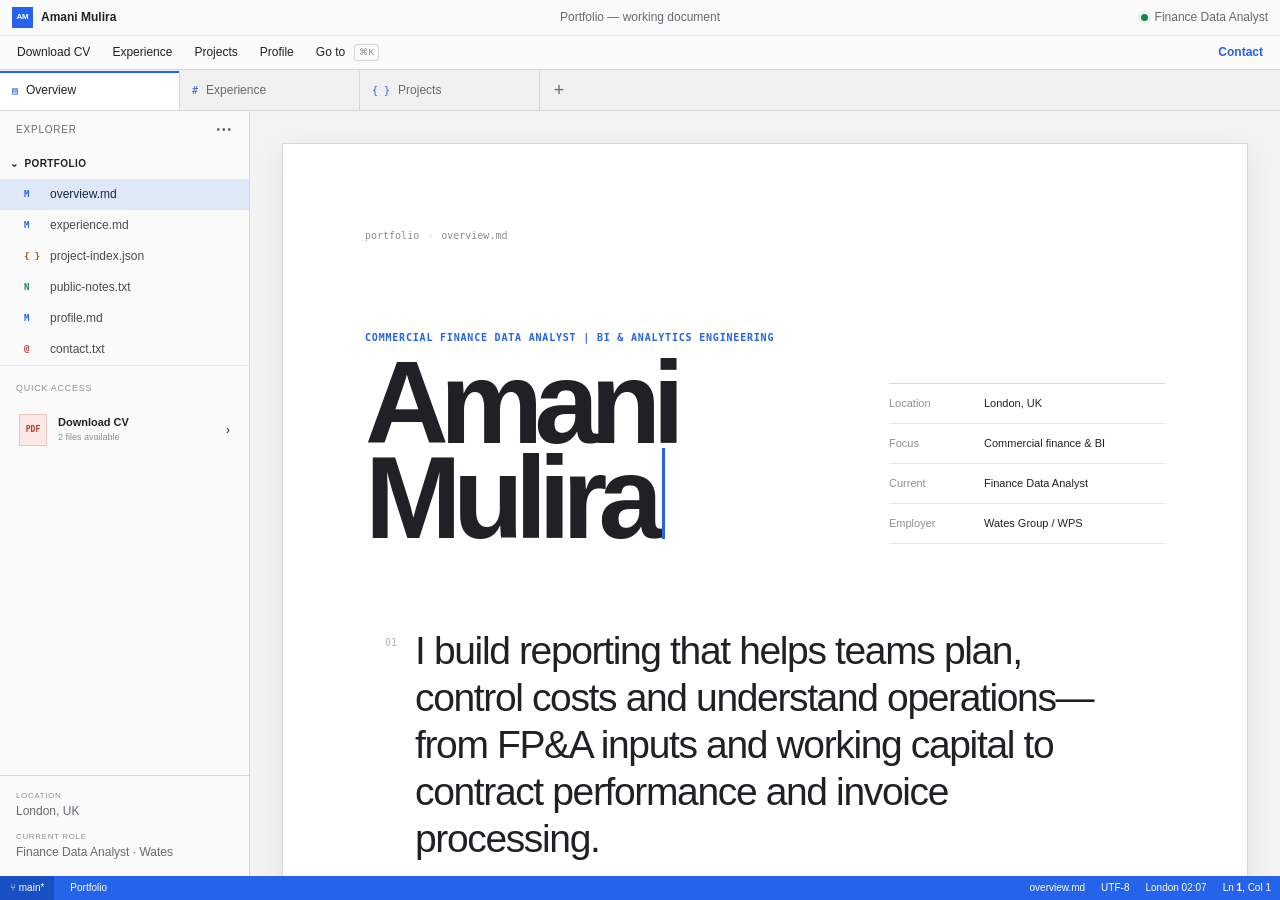
==== commit 768d4ff4: "Present GitHub projects as curated case studies" ====
--- a/index.html
+++ b/index.html
@@ -14,7 +14,7 @@
     <meta name="twitter:card" content="summary_large_image">
     <link rel="canonical" href="https://amanimulira.github.io/amanimulira/">
     <link rel="icon" href="assets/amani-mulira-mark.png">
-    <link rel="stylesheet" href="styles.css?v=20260917-1">
+    <link rel="stylesheet" href="styles.css?v=20261006-1">
     <script type="application/ld+json">
     {
       "@context": "https://schema.org",
@@ -71,7 +71,7 @@
                         <summary><span aria-hidden="true">⌄</span> PORTFOLIO</summary>
                         <a class="file-link active" href="#overview" data-nav-section="overview"><i class="file-mark file-mark-blue">M</i>overview.md</a>
                         <a class="file-link" href="#experience" data-nav-section="experience"><i class="file-mark file-mark-blue">M</i>experience.md</a>
-                        <a class="file-link" href="#work" data-nav-section="work"><i class="file-mark file-mark-yellow">{ }</i>selected-work.json</a>
+                        <a class="file-link" href="#work" data-nav-section="work"><i class="file-mark file-mark-yellow">{ }</i>project-index.json</a>
                         <a class="file-link" href="#notes" data-nav-section="notes"><i class="file-mark file-mark-green">N</i>public-notes.txt</a>
                         <a class="file-link" href="#profile" data-nav-section="profile"><i class="file-mark file-mark-blue">M</i>profile.md</a>
                         <a class="file-link" href="#contact" data-nav-section="contact"><i class="file-mark file-mark-red">@</i>contact.txt</a>
@@ -236,78 +236,96 @@
 
                     <section class="document-section observed-section" id="work" data-section="work" aria-labelledby="work-heading">
                         <div class="section-heading">
-                            <div><span class="section-number">02</span><div><p>selected-work.json</p><h2 id="work-heading">Personal projects</h2></div></div>
-                            <span>3 independent builds</span>
-                        </div>
-                        <p class="section-intro">Independent projects that extend my workplace reporting experience into data modelling and engineering. Open each record for the business question, technical evidence and limitations; these are not Wates systems or client results.</p>
-
-                        <div class="records" data-exclusive-details>
-                            <details class="record" open>
-                                <summary>
-                                    <span class="record-index">01</span>
-                                    <span class="record-name"><b>D2C data stack</b><small>Analytics engineering</small></span>
-                                    <span class="record-meta"><i class="state-dot"></i>137 tests</span>
-                                    <span class="record-toggle" aria-hidden="true">+</span>
-                                </summary>
-                                <div class="record-content"><div class="record-content-inner">
-                                    <div class="record-copy">
-                                        <p class="field-label">PROBLEM</p>
-                                        <h3>One commercial truth from four competing sources.</h3>
-                                        <p>A production-minded dbt layer joining Shopify, Klaviyo, Meta Ads and GA4 into contribution-margin CAC, blended ROAS, payback, lifetime value and retention models.</p>
-                                        <div class="record-links"><a href="https://github.com/amanimulira/D2C-Data-Stack" target="_blank" rel="noopener">Open repository ↗</a><a href="https://amanimulira.github.io/D2C-Data-Stack/" target="_blank" rel="noopener">View evidence ↗</a></div>
-                                    </div>
-                                    <div class="evidence-panel">
-                                        <p class="field-label">SYSTEM RECORD</p>
-                                        <dl><div><dt>Models</dt><dd>31</dd></div><div><dt>Tests</dt><dd>137</dd></div><div><dt>Local build</dt><dd>&lt;60s</dd></div><div><dt>Controls</dt><dd>CI on every PR</dd></div></dl>
-                                        <p class="limitation"><b>Documented limitation</b> Illustrative commerce data; designed to prove architecture and measurement logic, not proprietary client performance.</p>
-                                    </div>
-                                </div></div>
-                            </details>
-
-                            <details class="record">
-                                <summary>
-                                    <span class="record-index">02</span>
-                                    <span class="record-name"><b>Crypto AML platform</b><small>Lakehouse / streaming / ML</small></span>
-                                    <span class="record-meta"><i class="state-dot"></i>203k transactions</span>
-                                    <span class="record-toggle" aria-hidden="true">+</span>
-                                </summary>
-                                <div class="record-content"><div class="record-content-inner">
-                                    <div class="record-copy">
-                                        <p class="field-label">PROBLEM</p>
-                                        <h3>Traceable AML decisions, not a black-box score.</h3>
-                                        <p>An end-to-end monitoring design that follows cryptocurrency transactions through Kafka and Databricks medallion layers into versioned alerts, governed views and evidence packs.</p>
-                                        <div class="record-links"><a href="https://github.com/amanimulira/crypto-aml-pipeline" target="_blank" rel="noopener">Open architecture ↗</a></div>
-                                    </div>
-                                    <div class="evidence-panel">
-                                        <p class="field-label">SYSTEM RECORD</p>
-                                        <dl><div><dt>Transactions</dt><dd>203k</dd></div><div><dt>Precision</dt><dd>83%</dd></div><div><dt>Recall</dt><dd>71%</dd></div><div><dt>Decision trace</dt><dd>Rule + graph + model</dd></div></dl>
-                                        <p class="limitation"><b>Documented limitation</b> Synthetic transaction labels; model results demonstrate a reproducible investigation workflow rather than production detection efficacy.</p>
-                                    </div>
-                                </div></div>
-                            </details>
-
-                            <details class="record">
-                                <summary>
-                                    <span class="record-index">03</span>
-                                    <span class="record-name"><b>Marketing foundations</b><small>Measurement / modelling</small></span>
-                                    <span class="record-meta"><i class="state-dot"></i>118 tests</span>
-                                    <span class="record-toggle" aria-hidden="true">+</span>
-                                </summary>
-                                <div class="record-content"><div class="record-content-inner">
-                                    <div class="record-copy">
-                                        <p class="field-label">PROBLEM</p>
-                                        <h3>Marketing measurement that Finance can challenge.</h3>
-                                        <p>A profit-aware data layer and Bayesian marketing-mix model separating platform-reported credit from incremental commercial contribution.</p>
-                                        <div class="record-links"><a href="https://github.com/amanimulira/marketing-data-foundations" target="_blank" rel="noopener">Open methodology ↗</a><a href="https://github.com/amanimulira/aurelia-dashboards" target="_blank" rel="noopener">View dashboards ↗</a></div>
-                                    </div>
-                                    <div class="evidence-panel">
-                                        <p class="field-label">SYSTEM RECORD</p>
-                                        <dl><div><dt>Sources</dt><dd>6</dd></div><div><dt>Tests</dt><dd>118</dd></div><div><dt>Dashboards</dt><dd>5</dd></div><div><dt>Model</dt><dd>Bayesian MMM</dd></div></dl>
-                                        <p class="limitation"><b>Documented limitation</b> Portfolio data and priors are explicit. Outputs demonstrate the measurement method, not a claim about a live media budget.</p>
-                                    </div>
-                                </div></div>
-                            </details>
-                        </div>
+                            <div><span class="section-number">02</span><div><p>project-index.json</p><h2 id="work-heading">Selected systems</h2></div></div>
+                            <span>4 case files + GitHub archive</span>
+                        </div>
+                        <p class="section-intro">Independent builds selected for the question they answer, the controls they demonstrate and the quality of the evidence behind them. They use public or illustrative data and are separate from my work at Wates.</p>
+
+                        <div class="project-toolbar" aria-label="GitHub project controls">
+                            <span><i aria-hidden="true"></i> github.com/amanimulira</span>
+                            <a href="https://github.com/amanimulira?tab=repositories" target="_blank" rel="noopener">View all repositories ↗</a>
+                        </div>
+
+                        <article class="featured-project" aria-labelledby="aurelia-project-title">
+                            <header class="featured-project-header">
+                                <span>FEATURED / PRODUCT BUILD</span>
+                                <span><i aria-hidden="true"></i> PUBLIC CODE</span>
+                            </header>
+                            <div class="featured-project-body">
+                                <div class="featured-project-copy">
+                                    <p class="project-code">SYS.01 · MARKETING FINANCE</p>
+                                    <h3 id="aurelia-project-title">Aurelia</h3>
+                                    <p class="project-statement">Governed infrastructure for deciding where the next pound goes.</p>
+                                    <p>A multi-tenant platform that connects marketing evidence, metric definitions and human approval into one traceable decision record. The interface is only the inspection surface; the product is the evidence → approval → implementation → outcome chain beneath it.</p>
+                                    <div class="project-actions">
+                                        <a class="project-action-primary" href="https://github.com/amanimulira/aurelia-dashboards" target="_blank" rel="noopener">Inspect public dashboards ↗</a>
+                                        <a href="https://github.com/amanimulira/marketing-data-foundations" target="_blank" rel="noopener">Inspect data foundation ↗</a>
+                                    </div>
+                                </div>
+                                <div class="featured-project-system">
+                                    <p class="field-label">WHAT IT PROVES</p>
+                                    <dl>
+                                        <div><dt>Decision control</dt><dd>Evidence, review and outcome history</dd></div>
+                                        <div><dt>Data plane</dt><dd>BigQuery · Airbyte · dbt gold marts</dd></div>
+                                        <div><dt>Control plane</dt><dd>Next.js · PostgreSQL · Prisma</dd></div>
+                                        <div><dt>Guardrail</dt><dd>Agents recommend; humans approve</dd></div>
+                                    </dl>
+                                    <div class="project-tags" aria-label="Aurelia technologies"><span>TypeScript</span><span>BigQuery</span><span>dbt</span><span>Prisma</span><span>MCP</span></div>
+                                </div>
+                            </div>
+                        </article>
+
+                        <div class="project-grid" aria-label="Selected technical case files">
+                            <article class="project-card">
+                                <header><span>CASE 02</span><span class="project-status"><i aria-hidden="true"></i> LIVE BI</span></header>
+                                <div class="project-card-body">
+                                    <p class="project-type">ANALYTICS ENGINEERING</p>
+                                    <h3>D2C data stack</h3>
+                                    <p class="project-card-lead">One commercial truth from Shopify, Klaviyo, Meta Ads and GA4.</p>
+                                    <p>A tested dbt layer for contribution-margin CAC, blended ROAS, payback, LTV and retention—built so Finance and Marketing can challenge the same numbers.</p>
+                                </div>
+                                <dl class="project-facts"><div><dt>Models</dt><dd>31</dd></div><div><dt>Tests</dt><dd>137</dd></div><div><dt>Build</dt><dd>&lt;60s</dd></div></dl>
+                                <footer><a href="https://amanimulira.github.io/D2C-Data-Stack/" target="_blank" rel="noopener">Live dashboard ↗</a><a href="https://github.com/amanimulira/D2C-Data-Stack" target="_blank" rel="noopener">GitHub ↗</a></footer>
+                            </article>
+
+                            <article class="project-card">
+                                <header><span>CASE 03</span><span class="project-status"><i aria-hidden="true"></i> REPRODUCIBLE</span></header>
+                                <div class="project-card-body">
+                                    <p class="project-type">STREAMING / LAKEHOUSE / ML</p>
+                                    <h3>Crypto AML platform</h3>
+                                    <p class="project-card-lead">Traceable investigation decisions, not a black-box score.</p>
+                                    <p>Streams public Elliptic transaction data through governed lakehouse layers into versioned alerts combining rules, graph patterns and machine-learning evidence.</p>
+                                </div>
+                                <dl class="project-facts"><div><dt>Transactions</dt><dd>203k</dd></div><div><dt>Precision</dt><dd>83%</dd></div><div><dt>Recall</dt><dd>71%</dd></div></dl>
+                                <footer><a href="https://github.com/amanimulira/crypto-aml-pipeline" target="_blank" rel="noopener">Architecture &amp; code ↗</a></footer>
+                            </article>
+
+                            <article class="project-card project-card-wide">
+                                <header><span>CASE 04</span><span class="project-status"><i aria-hidden="true"></i> END TO END</span></header>
+                                <div class="project-card-body">
+                                    <p class="project-type">CDC / STREAMING / WAREHOUSE</p>
+                                    <h3>Real-time banking pipeline</h3>
+                                    <p class="project-card-lead">From operational changes to analytics-ready history.</p>
+                                    <p>A seven-service reference architecture that captures PostgreSQL changes with Debezium and Kafka, lands partitioned Parquet in MinIO, then uses Airflow, Snowflake and dbt to build incremental facts and SCD2 dimensions.</p>
+                                </div>
+                                <dl class="project-facts"><div><dt>Services</dt><dd>7</dd></div><div><dt>Pattern</dt><dd>CDC</dd></div><div><dt>History</dt><dd>SCD2</dd></div></dl>
+                                <footer><a href="https://github.com/amanimulira/real-time-banking-data-pipeline" target="_blank" rel="noopener">Explore pipeline ↗</a></footer>
+                            </article>
+                        </div>
+
+                        <aside class="github-archive" aria-labelledby="github-archive-heading">
+                            <div class="github-archive-heading">
+                                <div><p>MORE FROM GITHUB</p><h3 id="github-archive-heading">Repository archive</h3></div>
+                                <a href="https://github.com/amanimulira" target="_blank" rel="noopener">@amanimulira ↗</a>
+                            </div>
+                            <div class="github-repo-list">
+                                <a href="https://github.com/amanimulira/marketing-data-foundations" target="_blank" rel="noopener"><span>Python</span><b>Marketing data foundations</b><small>dbt + Bayesian MMM reference stack</small><i>↗</i></a>
+                                <a href="https://amanimulira.vercel.app/" target="_blank" rel="noopener"><span>Live site</span><b>Neo Analytica</b><small>Product site and protected analytics workspace</small><i>↗</i></a>
+                                <a href="https://github.com/amanimulira/ETL-Pipeline" target="_blank" rel="noopener"><span>Data stack</span><b>ETL pipeline</b><small>Snowflake, dbt, Airflow and Docker</small><i>↗</i></a>
+                                <a href="https://github.com/amanimulira/sql-data-warehouse-project" target="_blank" rel="noopener"><span>SQL</span><b>Data warehouse project</b><small>ETL, dimensional modelling and analytics</small><i>↗</i></a>
+                                <a href="https://github.com/amanimulira/vjepa-implementation" target="_blank" rel="noopener"><span>Research</span><b>V-JEPA implementation</b><small>Video representation learning study</small><i>↗</i></a>
+                            </div>
+                        </aside>
                     </section>
 
                     <section class="document-section observed-section" id="notes" data-section="notes" aria-labelledby="notes-heading">
@@ -404,7 +422,7 @@
         <div class="command-results" role="listbox" aria-label="Portfolio commands">
             <button type="button" data-command="overview" data-command-label="overview home introduction"><span>▤</span><b>Go to overview</b><kbd>Home</kbd></button>
             <button type="button" data-command="experience" data-command-label="experience impact wates role"><span>#</span><b>View Wates experience</b><kbd>01</kbd></button>
-            <button type="button" data-command="work" data-command-label="work projects selected systems"><span>{ }</span><b>View personal projects</b><kbd>02</kbd></button>
+            <button type="button" data-command="work" data-command-label="work projects selected systems"><span>{ }</span><b>View selected systems</b><kbd>02</kbd></button>
             <button type="button" data-command="notes" data-command-label="notes linkedin public notebook"><span>N</span><b>Open public notebook</b><kbd>03</kbd></button>
             <button type="button" data-command="profile" data-command-label="profile skills education capabilities"><span>M</span><b>Open profile</b><kbd>04</kbd></button>
             <button type="button" data-command="cv" data-command-label="cv resume curriculum vitae download"><span>PDF</span><b>Download CV</b><kbd>File</kbd></button>
@@ -412,6 +430,6 @@
         <div class="command-help"><span>↑↓ navigate</span><span>↵ select</span><span>esc close</span></div>
     </dialog>
 
-    <script src="script.js?v=20260814-2"></script>
+    <script src="script.js?v=20261006-1"></script>
 </body>
 </html>
--- a/styles.css
+++ b/styles.css
@@ -243,36 +243,69 @@
 .section-heading > span:last-child { color: var(--faint); font-family: var(--mono); font-size: 9px; text-align: right; }
 .section-intro { max-width: 680px; margin: 25px 0 42px 43px; color: var(--muted); font-size: 14px; }
 
-.records { border-top: 1px solid var(--line); }
-.record { border-bottom: 1px solid var(--line); }
-.record summary { min-height: 82px; padding: 12px 0; display: grid; grid-template-columns: 42px minmax(0,1fr) auto 30px; gap: 14px; align-items: center; cursor: pointer; list-style: none; }
-.record summary::-webkit-details-marker { display: none; }
-.record summary:hover { background: #f8f9fb; }
-.record-index { color: var(--faint); font-family: var(--mono); font-size: 10px; text-align: center; }
-.record-name { display: flex; flex-direction: column; }
-.record-name b { font-size: 18px; font-weight: 600; letter-spacing: -.025em; }
-.record-name small { margin-top: 2px; color: var(--muted); font-size: 10px; }
-.record-meta { display: flex; align-items: center; gap: 7px; color: var(--muted); font-family: var(--mono); font-size: 9px; }
-.state-dot { width: 6px; height: 6px; border-radius: 50%; background: var(--green); }
-.record-toggle { width: 28px; height: 28px; display: grid; place-items: center; border: 1px solid var(--line); border-radius: 3px; color: var(--muted); font-size: 16px; transition: transform .25s var(--ease), background .2s; }
-.record[open] .record-toggle { transform: rotate(45deg); background: var(--blue-soft); color: var(--blue); border-color: #c5d5f3; }
-.record-content { display: grid !important; grid-template-rows: 0fr; transition: grid-template-rows .4s var(--ease); }
-.record[open] .record-content { grid-template-rows: 1fr; }
-.record-content-inner { min-height: 0; overflow: hidden; display: grid; grid-template-columns: 1.15fr .85fr; }
-.record-copy, .evidence-panel { padding: 30px 32px 38px; border-top: 1px solid var(--line-soft); }
-.evidence-panel { background: #f8f9fa; border-left: 1px solid var(--line-soft); }
+.project-toolbar { min-height: 39px; margin-top: -16px; padding: 0 12px; display: flex; align-items: center; justify-content: space-between; gap: 18px; border: 1px solid var(--line); background: var(--chrome); font-family: var(--mono); font-size: 9px; }
+.project-toolbar span { min-width: 0; display: inline-flex; align-items: center; gap: 8px; overflow: hidden; text-overflow: ellipsis; white-space: nowrap; }
+.project-toolbar i, .project-status i, .featured-project-header i { width: 6px; height: 6px; flex: 0 0 auto; border-radius: 50%; background: var(--green); }
+.project-toolbar a { flex: 0 0 auto; color: var(--blue); font-weight: 600; }
+.project-toolbar a:hover { text-decoration: underline; text-underline-offset: 3px; }
+
+.featured-project { margin-top: 18px; border: 1px solid var(--line); border-left: 3px solid var(--blue); }
+.featured-project-header { min-height: 34px; padding: 0 12px; display: flex; align-items: center; justify-content: space-between; gap: 16px; border-bottom: 1px solid var(--line); background: var(--chrome); color: var(--faint); font-family: var(--mono); font-size: 8px; letter-spacing: .08em; }
+.featured-project-header span:last-child { display: inline-flex; align-items: center; gap: 7px; color: var(--green); }
+.featured-project-body { display: grid; grid-template-columns: minmax(0,1.18fr) minmax(250px,.82fr); }
+.featured-project-copy { padding: clamp(28px,5vw,50px); }
+.project-code, .project-type { margin: 0 0 12px; color: var(--blue); font-family: var(--mono); font-size: 9px; font-weight: 600; letter-spacing: .08em; }
+.featured-project-copy h3 { margin: 0; font-size: clamp(52px,8vw,78px); line-height: .88; letter-spacing: -.065em; font-weight: 600; }
+.project-statement { max-width: 21ch; margin: 24px 0 14px; font-size: clamp(20px,2.8vw,27px); line-height: 1.2; letter-spacing: -.03em; }
+.featured-project-copy > p:last-of-type { max-width: 60ch; margin: 0; color: var(--muted); font-size: 13px; }
+.project-actions { margin-top: 28px; display: flex; flex-wrap: wrap; gap: 9px; }
+.project-actions a { min-height: 38px; padding: 8px 12px; display: inline-flex; align-items: center; border: 1px solid var(--line); border-radius: 3px; font-size: 11px; font-weight: 600; }
+.project-actions a:hover { border-color: var(--blue); color: var(--blue); }
+.project-actions .project-action-primary { border-color: var(--blue); background: var(--blue); color: white; }
+.project-actions .project-action-primary:hover { background: #194ec1; color: white; }
+.featured-project-system { padding: clamp(26px,4vw,38px); border-left: 1px solid var(--line); background: #f8f9fa; }
 .field-label { margin: 0 0 13px; color: var(--blue); font-family: var(--mono); font-size: 9px; font-weight: 600; letter-spacing: .08em; }
-.record-copy h3 { margin: 0 0 15px; font-size: clamp(23px,3.4vw,35px); line-height: 1.08; letter-spacing: -.045em; }
-.record-copy > p:not(.field-label) { margin: 0; color: var(--muted); font-size: 13px; }
-.record-links { margin-top: 24px; display: flex; flex-wrap: wrap; gap: 18px; }
-.record-links a { padding-bottom: 2px; border-bottom: 1px solid var(--ink); font-size: 11px; font-weight: 600; }
-.record-links a:hover { color: var(--blue); border-color: var(--blue); }
-.evidence-panel dl { margin: 0; border-top: 1px solid var(--line); }
-.evidence-panel dl > div { min-height: 36px; display: grid; grid-template-columns: 1fr auto; align-items: center; gap: 12px; border-bottom: 1px solid var(--line); font-size: 10px; }
-.evidence-panel dt { color: var(--faint); }
-.evidence-panel dd { margin: 0; font-weight: 600; text-align: right; }
-.limitation { margin: 20px 0 0; padding: 12px; border-left: 2px solid var(--yellow); background: #fff8e9; color: var(--muted); font-size: 10px; }
-.limitation b { display: block; margin-bottom: 3px; color: var(--yellow); }
+.featured-project-system dl { margin: 0; border-top: 1px solid var(--line); }
+.featured-project-system dl > div { padding: 11px 0; display: grid; grid-template-columns: 90px minmax(0,1fr); gap: 12px; border-bottom: 1px solid var(--line); font-size: 10px; }
+.featured-project-system dt { color: var(--faint); }
+.featured-project-system dd { margin: 0; font-weight: 600; }
+.project-tags { margin-top: 22px; display: flex; flex-wrap: wrap; gap: 6px; }
+.project-tags span { padding: 4px 7px; border: 1px solid var(--line); border-radius: 2px; background: white; font-family: var(--mono); font-size: 8px; }
+
+.project-grid { margin-top: 18px; display: grid; grid-template-columns: repeat(2,minmax(0,1fr)); border-top: 1px solid var(--line); border-left: 1px solid var(--line); }
+.project-card { min-width: 0; min-height: 430px; display: flex; flex-direction: column; border-right: 1px solid var(--line); border-bottom: 1px solid var(--line); background: var(--paper); transition: transform .22s var(--ease), box-shadow .22s var(--ease); }
+.project-card:hover { position: relative; z-index: 1; transform: translateY(-3px); box-shadow: 0 9px 24px rgba(24,39,75,.09); }
+.project-card > header { min-height: 35px; padding: 0 12px; display: flex; align-items: center; justify-content: space-between; gap: 10px; border-bottom: 1px solid var(--line-soft); color: var(--faint); font-family: var(--mono); font-size: 8px; letter-spacing: .07em; }
+.project-status { display: inline-flex; align-items: center; gap: 6px; color: var(--green); }
+.project-card-body { padding: 26px 24px 22px; flex: 1; }
+.project-card h3 { margin: 0; font-size: clamp(25px,3vw,34px); line-height: 1; letter-spacing: -.045em; }
+.project-card-lead { margin: 20px 0 12px; color: var(--ink) !important; font-size: 17px !important; line-height: 1.35; letter-spacing: -.02em; }
+.project-card-body > p:last-child { margin: 0; color: var(--muted); font-size: 12px; }
+.project-facts { margin: 0; display: grid; grid-template-columns: repeat(3,1fr); border-top: 1px solid var(--line-soft); }
+.project-facts > div { min-height: 58px; padding: 9px 11px; display: flex; flex-direction: column; justify-content: space-between; border-right: 1px solid var(--line-soft); }
+.project-facts > div:last-child { border-right: 0; }
+.project-facts dt { color: var(--faint); font-size: 8px; }
+.project-facts dd { margin: 0; font-family: var(--mono); font-size: 11px; font-weight: 600; }
+.project-card footer { min-height: 42px; padding: 0 12px; display: flex; align-items: center; flex-wrap: wrap; gap: 17px; border-top: 1px solid var(--line); background: var(--chrome); }
+.project-card footer a { padding-bottom: 1px; border-bottom: 1px solid transparent; font-size: 10px; font-weight: 600; }
+.project-card footer a:hover { color: var(--blue); border-color: var(--blue); }
+.project-card-wide { grid-column: 1 / -1; min-height: 0; display: grid; grid-template-columns: minmax(0,1fr) 260px; }
+.project-card-wide > header, .project-card-wide > footer { grid-column: 1 / -1; }
+.project-card-wide .project-facts { border-top: 0; border-left: 1px solid var(--line-soft); }
+.project-card-wide .project-facts > div { border-right: 0; border-bottom: 1px solid var(--line-soft); }
+
+.github-archive { margin-top: 44px; border-top: 1px solid var(--line); }
+.github-archive-heading { min-height: 75px; padding: 14px 0; display: flex; align-items: end; justify-content: space-between; gap: 20px; }
+.github-archive-heading p { margin: 0 0 3px; color: var(--blue); font-family: var(--mono); font-size: 8px; font-weight: 600; letter-spacing: .08em; }
+.github-archive-heading h3 { margin: 0; font-size: 23px; letter-spacing: -.03em; }
+.github-archive-heading > a { color: var(--blue); font-family: var(--mono); font-size: 9px; }
+.github-repo-list { border-top: 1px solid var(--line); }
+.github-repo-list > a { min-height: 56px; padding: 9px 10px; display: grid; grid-template-columns: 72px minmax(140px,.7fr) minmax(0,1fr) 20px; gap: 14px; align-items: center; border-bottom: 1px solid var(--line); }
+.github-repo-list > a:hover { background: #f8f9fb; }
+.github-repo-list span { color: var(--blue); font-family: var(--mono); font-size: 8px; text-transform: uppercase; }
+.github-repo-list b { font-size: 12px; }
+.github-repo-list small { color: var(--muted); font-size: 10px; }
+.github-repo-list i { color: var(--blue); font-style: normal; text-align: right; }
 
 .role-entry { margin-top: 38px; }
 .role-entry > header { display: flex; align-items: start; justify-content: space-between; gap: 20px; }
@@ -436,8 +469,8 @@
     .document-title-row { grid-template-columns: 1fr; gap: 42px; }
     .document-properties { max-width: 520px; }
     .impact-strip { grid-template-columns: repeat(2,1fr); }
-    .record-content-inner { grid-template-columns: 1fr; }
-    .evidence-panel { border-left: 0; }
+    .featured-project-body { grid-template-columns: 1fr; }
+    .featured-project-system { border-top: 1px solid var(--line); border-left: 0; }
     .profile-layout, .contact-section { grid-template-columns: 1fr; }
 }
 
@@ -463,10 +496,14 @@
     .document-actions { margin-left: 32px; }
     .impact-strip { margin-top: 42px; }
     .section-intro { margin-left: 0; }
-    .record summary { grid-template-columns: 30px minmax(0,1fr) 28px; gap: 9px; }
-    .record-meta { grid-column: 2; }
-    .record-toggle { grid-column: 3; grid-row: 1 / 3; }
-    .record-copy, .evidence-panel { padding-left: 16px; padding-right: 16px; }
+    .project-grid { grid-template-columns: 1fr; }
+    .project-card-wide { grid-column: auto; display: flex; }
+    .project-card-wide .project-facts { border-top: 1px solid var(--line-soft); border-left: 0; }
+    .project-card-wide .project-facts > div { border-right: 1px solid var(--line-soft); border-bottom: 0; }
+    .project-card-wide .project-facts > div:last-child { border-right: 0; }
+    .github-repo-list > a { grid-template-columns: 66px minmax(0,1fr) 20px; }
+    .github-repo-list small { grid-column: 2; }
+    .github-repo-list i { grid-column: 3; grid-row: 1 / 3; }
     .note-list a { grid-template-columns: 30px minmax(0,1fr) 20px; }
     .note-list small { grid-column: 2; }
     .note-list i { grid-column: 3; grid-row: 1 / 3; }
@@ -493,8 +530,14 @@
     .impact-strip dd { font-size: 17px; }
     .section-heading > div { gap: 10px; }
     .section-heading > span:last-child { max-width: 105px; }
-    .record summary { min-height: 94px; }
-    .record-name b { font-size: 16px; }
+    .project-toolbar { align-items: flex-start; flex-direction: column; padding-top: 9px; padding-bottom: 9px; gap: 5px; }
+    .featured-project-copy, .featured-project-system { padding-left: 18px; padding-right: 18px; }
+    .project-actions { flex-direction: column; }
+    .project-actions a { width: 100%; justify-content: flex-start; }
+    .project-card { min-height: 0; }
+    .project-card-body { padding-left: 18px; padding-right: 18px; }
+    .github-archive-heading { align-items: flex-start; flex-direction: column; gap: 8px; }
+    .github-repo-list > a { padding-left: 4px; padding-right: 4px; grid-template-columns: 58px minmax(0,1fr) 18px; gap: 9px; }
     .role-entry > header { align-items: center; }
     .report-entry > summary { grid-template-columns: 40px minmax(0,1fr) 18px; gap: 10px; }
     .report-body { padding: 0 0 20px; }
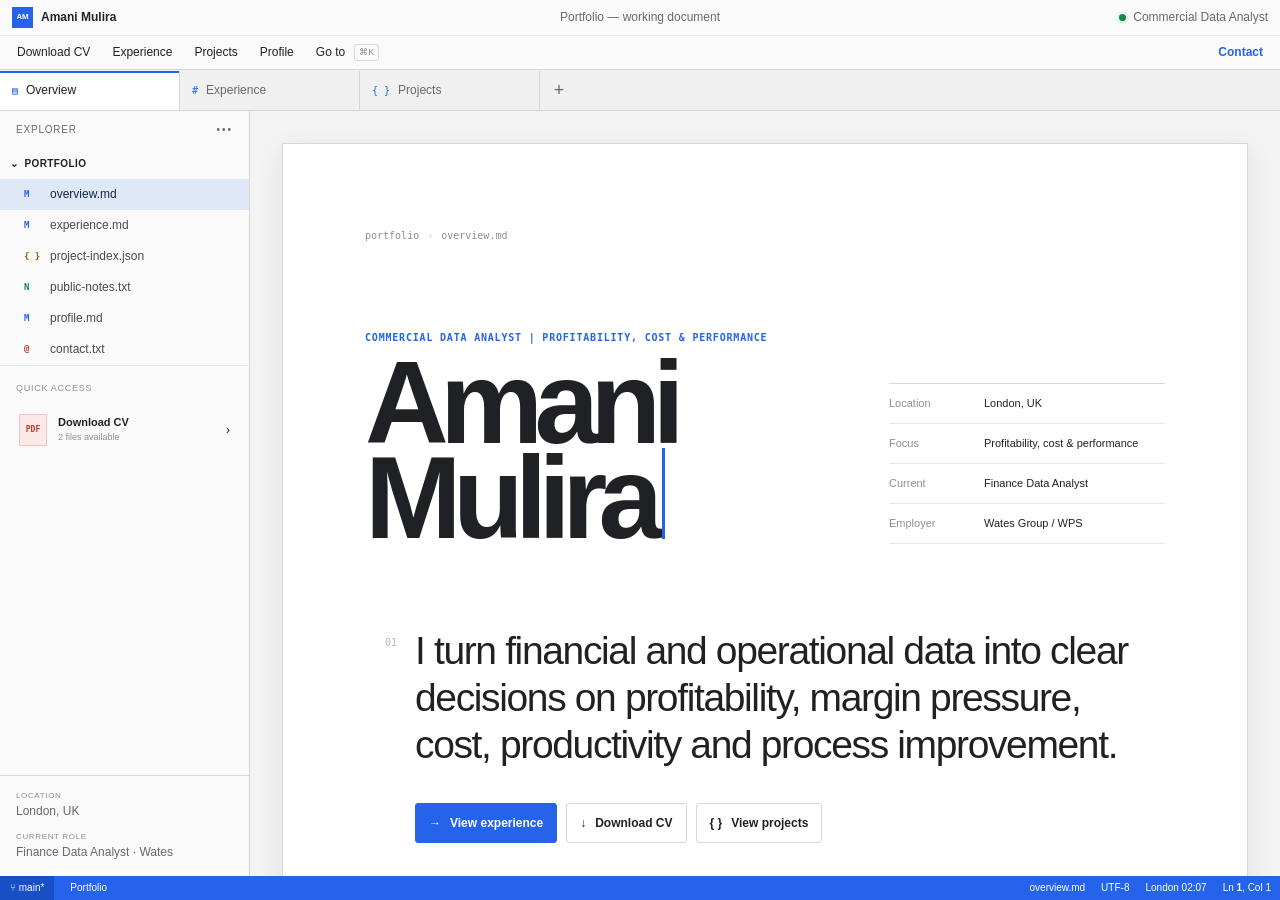
==== commit db7bc193: "Refocus portfolio on commercial data analysis" ====
--- a/index.html
+++ b/index.html
@@ -3,30 +3,30 @@
 <head>
     <meta charset="UTF-8">
     <meta name="viewport" content="width=device-width, initial-scale=1.0">
-    <title>Amani Mulira — Commercial Finance Data Analyst | BI &amp; Analytics Engineering</title>
-    <meta name="description" content="Amani Mulira, London-based Commercial Finance Data Analyst. FP&amp;A, working capital, CVR and operational reporting built with Power BI, SQL and validated semantic models.">
+    <title>Amani Mulira — Commercial Data Analyst | SQL, Power BI &amp; Python</title>
+    <meta name="description" content="Amani Mulira, London-based Commercial Data Analyst turning financial and operational data into profitability, cost, productivity and performance decisions with SQL and Power BI.">
     <meta name="theme-color" content="#f5f5f5">
     <meta property="og:title" content="Amani Mulira — Working portfolio">
-    <meta property="og:description" content="Commercial finance and operational reporting at Wates Group, with evidence across FP&amp;A, CVR, Power BI modelling and independent analytics engineering projects.">
+    <meta property="og:description" content="Commercial analytics at Wates Group, with evidence across profitability, margin, cost drivers, productivity, Power BI modelling and analytics engineering projects.">
     <meta property="og:type" content="website">
     <meta property="og:url" content="https://amanimulira.github.io/amanimulira/">
     <meta property="og:image" content="https://amanimulira.github.io/amanimulira/assets/og-editor.png">
     <meta name="twitter:card" content="summary_large_image">
     <link rel="canonical" href="https://amanimulira.github.io/amanimulira/">
     <link rel="icon" href="assets/amani-mulira-mark.png">
-    <link rel="stylesheet" href="styles.css?v=20261006-1">
+    <link rel="stylesheet" href="styles.css?v=20261026-1">
     <script type="application/ld+json">
     {
       "@context": "https://schema.org",
       "@type": "Person",
       "name": "Amani Mulira",
-      "jobTitle": "Commercial Finance Data Analyst",
+      "jobTitle": "Commercial Data Analyst",
       "url": "https://amanimulira.github.io/amanimulira/",
       "email": "mailto:amanimulira@gmail.com",
       "address": {"@type": "PostalAddress", "addressLocality": "London", "addressCountry": "GB"},
       "alumniOf": {"@type": "CollegeOrUniversity", "name": "University of Liverpool"},
       "sameAs": ["https://github.com/amanimulira", "https://www.linkedin.com/in/amanimulira"],
-      "knowsAbout": ["FP&A Reporting", "Working Capital", "Cost Value Reconciliation", "SQL", "Python", "dbt", "Databricks", "Power BI", "Data Analytics", "Analytics Engineering"]
+      "knowsAbout": ["Profitability Analysis", "Margin Analysis", "Cost Analysis", "Performance Measurement", "Operational Efficiency", "Cost Value Reconciliation", "SQL", "Python", "Power BI", "Data Analytics", "Analytics Engineering"]
     }
     </script>
 </head>
@@ -41,7 +41,7 @@
                     <span>Amani Mulira</span>
                 </a>
                 <p>Portfolio — working document</p>
-                <div class="title-status"><i aria-hidden="true"></i><span>Finance Data Analyst</span></div>
+                <div class="title-status"><i aria-hidden="true"></i><span>Commercial Data Analyst</span></div>
             </div>
 
             <nav class="menu-bar" aria-label="Application menu">
@@ -99,12 +99,12 @@
                         <div class="breadcrumb"><span>portfolio</span><b>›</b><span>overview.md</span></div>
                         <div class="document-title-row">
                             <div>
-                                <p class="eyebrow">COMMERCIAL FINANCE DATA ANALYST | BI &amp; ANALYTICS ENGINEERING</p>
+                                <p class="eyebrow">COMMERCIAL DATA ANALYST | PROFITABILITY, COST &amp; PERFORMANCE</p>
                                 <h1>Amani<br>Mulira<span class="text-caret" aria-hidden="true"></span></h1>
                             </div>
                             <dl class="document-properties">
                                 <div><dt>Location</dt><dd>London, UK</dd></div>
-                                <div><dt>Focus</dt><dd>Commercial finance &amp; BI</dd></div>
+                                <div><dt>Focus</dt><dd>Profitability, cost &amp; performance</dd></div>
                                 <div><dt>Current</dt><dd>Finance Data Analyst</dd></div>
                                 <div><dt>Employer</dt><dd>Wates Group / WPS</dd></div>
                             </dl>
@@ -112,90 +112,104 @@
 
                         <div class="lead-block">
                             <span class="line-number">01</span>
-                            <p>I build reporting that helps teams plan, control costs and understand operations—from FP&amp;A inputs and working capital to contract performance and invoice processing.</p>
+                            <p>I turn financial and operational data into clear decisions on profitability, margin pressure, cost, productivity and process improvement.</p>
                         </div>
 
                         <div class="document-actions">
                             <a class="primary-command" href="#experience"><span>→</span> View experience</a>
-                            <a class="secondary-command" href="assets/Amani-Mulira-Commercial-Finance-Data-Analyst-CV.pdf?v=20260917-1" download><span>↓</span> Download CV</a>
+                            <a class="secondary-command" href="assets/Amani-Mulira-Data-Analyst-CV.pdf?v=20261026-1" download><span>↓</span> Download CV</a>
                             <a class="secondary-command" href="#work"><span>{ }</span> View projects</a>
                         </div>
 
-                        <dl class="impact-strip" aria-label="Professional reporting focus">
-                            <div><dt>FP&amp;A reporting</dt><dd>Budget &amp; forecast</dd></div>
-                            <div><dt>Financial control</dt><dd>Working capital &amp; VAT</dd></div>
-                            <div><dt>Commercial analytics</dt><dd>CVR &amp; cost drivers</dd></div>
-                            <div><dt>BI modelling</dt><dd>Semantic models &amp; controls</dd></div>
+                        <dl class="impact-strip" aria-label="Commercial analytics focus">
+                            <div><dt>Profitability &amp; margin</dt><dd>Workstream performance</dd></div>
+                            <div><dt>Cost analysis</dt><dd>Labour · subcontractors · materials</dd></div>
+                            <div><dt>Performance</dt><dd>Productivity · variance · KPIs</dd></div>
+                            <div><dt>BI delivery</dt><dd>SQL · Power BI · semantic models</dd></div>
                         </dl>
                     </header>
 
                     <section class="document-section observed-section" id="experience" data-section="experience" aria-labelledby="experience-heading">
                         <div class="section-heading">
                             <div><span class="section-number">01</span><div><p>experience.md</p><h2 id="experience-heading">Experience</h2></div></div>
-                            <span>Aug 2025 — present</span>
+                            <span>2023 — present</span>
                         </div>
 
                         <article class="role-entry">
-                            <header><div><p>WATES GROUP / WPS / LONDON</p><h3>Finance Data Analyst</h3></div><span class="status-pill">Current</span></header>
-                            <p>Delivering commercial finance and operational reporting across WPS. I work with Finance, Operations and Processing teams to define the question, prepare and validate source data, build the Power BI model and explain the resulting measures clearly.</p>
-
-                            <div class="report-register" data-exclusive-details role="group" aria-label="Reporting and delivery responsibilities at Wates">
+                            <header><div><p>WATES GROUP / WPS / LONDON</p><h3>Finance Data Analyst</h3></div><div class="role-meta"><span>Aug 2025 — present</span><span class="status-pill">Current</span></div></header>
+                            <p>Owning end-to-end SQL and Power BI analytics across 22 contracts and £50m+ in annual cost activity—turning financial and operational data into evidence for margin, cost, productivity and investment decisions.</p>
+
+                            <dl class="experience-metrics" aria-label="Selected business outcomes">
+                                <div><dt>Reporting visibility</dt><dd>+15%</dd><span>clearer performance insight</span></div>
+                                <div><dt>Data quality</dt><dd>98%</dd><span>reporting accuracy</span></div>
+                                <div><dt>Discrepancies</dt><dd>−20%</dd><span>fewer reporting issues</span></div>
+                                <div><dt>Manual review</dt><dd>−25%</dd><span>less validation effort</span></div>
+                            </dl>
+
+                            <dl class="role-scope" aria-label="Current role scale">
+                                <div><dt>22</dt><dd>contracts</dd></div>
+                                <div><dt>£50m+</dt><dd>annual cost activity</dd></div>
+                                <div><dt>5m+</dt><dd>model records</dd></div>
+                                <div><dt>30+</dt><dd>consistent KPIs</dd></div>
+                            </dl>
+
+                            <div class="report-register" data-exclusive-details role="group" aria-label="Commercial analysis and delivery responsibilities at Wates">
                                 <details class="report-entry" open>
                                     <summary>
-                                        <span class="report-code" aria-hidden="true">FIN</span>
-                                        <span class="report-heading"><b>Financial planning &amp; control</b><small>Budgeting, forecasting, working capital and VAT-supporting reports</small></span>
+                                        <span class="report-code" aria-hidden="true">CVR</span>
+                                        <span class="report-heading"><b>Profitability &amp; contract performance</b><small>Margin pressure, cost value reconciliation and workstream performance</small></span>
                                         <span class="report-toggle" aria-hidden="true">+</span>
                                     </summary>
                                     <div class="report-body">
-                                        <p>Managed budgeting and forecasting reporting with Financial Planning &amp; Analysis (FP&amp;A), from collecting submissions and preparing inputs through validation and delivery in Power BI.</p>
+                                        <p><strong>Surfaced margin pressure across 100+ Schedule of Rates codes</strong> by comparing workstream costs and values by contract and trade, helping commercial teams focus attention where margin was at risk.</p>
                                         <dl>
-                                            <div><dt>Wider remit</dt><dd>Established working capital reports and ledger-level cost reporting to support VAT reporting requirements, helping different Finance roles access the information they need.</dd></div>
-                                            <div><dt>Delivery value</dt><dd>Reduced preparation effort and uncertainty around planning inputs by bringing collection, quality checks and reporting into one managed workflow.</dd></div>
+                                            <div><dt>Cost drivers</dt><dd>Analysed labour, subcontractor and material spend by contract, location, trade and operative to explain what was driving cost and value.</dd></div>
+                                            <div><dt>Decision value</dt><dd>Made profitable and unprofitable activities visible, giving commercial teams clearer evidence for variance investigation and performance reviews.</dd></div>
                                         </dl>
                                     </div>
                                 </details>
 
                                 <details class="report-entry">
                                     <summary>
-                                        <span class="report-code" aria-hidden="true">CVR</span>
-                                        <span class="report-heading"><b>Commercial &amp; contract performance</b><small>Cost value reconciliation, cost drivers and large-contract KPIs</small></span>
+                                        <span class="report-code" aria-hidden="true">OPS</span>
+                                        <span class="report-heading"><b>Productivity &amp; operational performance</b><small>Workforce utilisation, processing capacity and operational bottlenecks</small></span>
                                         <span class="report-toggle" aria-hidden="true">+</span>
                                     </summary>
                                     <div class="report-body">
-                                        <p>Developed cost value reconciliation (CVR) and commercial metrics reports to support operational and contract performance reviews, giving teams a clearer view of how costs are distributed across their work.</p>
+                                        <p><strong>Shaped investment and process-improvement priorities</strong> by evaluating more than 100,000 invoice-processing records and comparing automated and manual workflows on throughput, accuracy, supplier-specific errors and intervention points.</p>
                                         <dl>
-                                            <div><dt>Cost visibility</dt><dd>Analysed labour, subcontractor and material spend, with reporting by location, trade and operative to connect costs with the work being delivered.</dd></div>
-                                            <div><dt>Performance</dt><dd>Translated Excel-based KPI calculations into reporting logic and developed measures for performance reviews on large contracts.</dd></div>
+                                            <div><dt>Workforce insight</dt><dd>Structured operative productivity analysis from timesheet and job data, covering productive versus unproductive time, time allocation and jobs completed per day.</dd></div>
+                                            <div><dt>Process insight</dt><dd>Used invoice-processing and MRI Maintain data to expose throughput, capacity and bottlenecks within the underlying operational workflows.</dd></div>
                                         </dl>
                                     </div>
                                 </details>
 
                                 <details class="report-entry">
                                     <summary>
-                                        <span class="report-code" aria-hidden="true">OPS</span>
-                                        <span class="report-heading"><b>Processing &amp; operational performance</b><small>Manual versus automated work and MRI Maintain operational data</small></span>
+                                        <span class="report-code" aria-hidden="true">DATA</span>
+                                        <span class="report-heading"><b>Commercial BI &amp; trusted measures</b><small>SQL, Power BI semantic models, KPI design and data quality</small></span>
                                         <span class="report-toggle" aria-hidden="true">+</span>
                                     </summary>
                                     <div class="report-body">
-                                        <p>Built a dedicated report for the Processing team showing the volume of work completed manually versus through automated systems, making the mix of processing activity visible for review.</p>
+                                        <p><strong>Enabled like-for-like performance comparison</strong> by writing and optimising SQL, then creating reusable Power BI semantic models covering 5m+ records and 30+ consistent KPIs.</p>
                                         <dl>
-                                            <div><dt>Operational data</dt><dd>Analysed data from MRI Maintain to understand the operational activity behind reporting and performance measures.</dd></div>
-                                            <div><dt>Team value</dt><dd>Helped teams see how work was being handled and interpret performance in the context of the underlying processes and systems.</dd></div>
+                                            <div><dt>Controls</dt><dd><strong>Achieved 98% data accuracy and 20% fewer reporting discrepancies</strong> by reconciling financial and operational sources and resolving inconsistent definitions with Finance and Operations.</dd></div>
+                                            <div><dt>Delivery</dt><dd><strong>Cut manual review time by 25%</strong> by streamlining validation, translating business questions into KPI logic and presenting actionable reporting for variance investigation and performance reviews.</dd></div>
                                         </dl>
                                     </div>
                                 </details>
 
                                 <details class="report-entry">
                                     <summary>
-                                        <span class="report-code" aria-hidden="true">DATA</span>
-                                        <span class="report-heading"><b>Data modelling &amp; cross-team delivery</b><small>Application data, Excel, SharePoint, SQL and Power BI semantic models</small></span>
+                                        <span class="report-code" aria-hidden="true">FIN</span>
+                                        <span class="report-heading"><b>Supporting finance reporting</b><small>Budget and forecast inputs, working capital and VAT-supporting reports</small></span>
                                         <span class="report-toggle" aria-hidden="true">+</span>
                                     </summary>
                                     <div class="report-body">
-                                        <p>Created reusable Power BI semantic models from application data, Excel files, SharePoint sources and SQL datasets, with reconciliation and quality checks before figures reached reporting outputs.</p>
+                                        <p>Applied the same controlled reporting approach to planning and financial-control workflows, making recurring information easier to validate, interpret and distribute.</p>
                                         <dl>
-                                            <div><dt>Requirements</dt><dd>Work across technical and non-technical teams to clarify business needs and translate them into data requirements, KPI logic and report functionality.</dd></div>
-                                            <div><dt>Accountability</dt><dd>Take responsibility for delivery across the reporting workflow, communicate data-quality issues and explain report logic clearly to the people using it.</dd></div>
+                                            <div><dt>Planning inputs</dt><dd>Managed budgeting and forecasting reporting with Finance, from collecting submissions and preparing inputs through validation and delivery in Power BI.</dd></div>
+                                            <div><dt>Financial control</dt><dd>Established working capital and ledger-level cost reports to support VAT reporting requirements and give Finance teams access to reconciled information.</dd></div>
                                         </dl>
                                     </div>
                                 </details>
@@ -229,9 +243,37 @@
 
                             <details class="inline-details">
                                 <summary>Tools &amp; delivery capabilities <span aria-hidden="true">+</span></summary>
-                                <div><span>Power BI</span><span>Semantic modelling</span><span>SQL datasets</span><span>Excel</span><span>SharePoint</span><span>MRI Maintain</span><span>Data validation</span><span>Requirements translation</span><span>Cross-team communication</span></div>
+                                <div><span>SQL</span><span>Python</span><span>Power BI</span><span>DAX</span><span>Power Query</span><span>Semantic modelling</span><span>Dimensional modelling</span><span>Excel</span><span>SharePoint</span><span>RLS / OLS</span><span>Data validation</span><span>Requirements translation</span></div>
                             </details>
                         </article>
+
+                        <section class="career-history" aria-labelledby="career-history-heading">
+                            <header>
+                                <p>EARLIER EXPERIENCE</p>
+                                <h3 id="career-history-heading">Analytical foundations</h3>
+                            </header>
+                            <div class="career-timeline">
+                                <article class="career-item">
+                                    <div class="career-date"><span>2024</span><small>Apr — Sep</small></div>
+                                    <div class="career-copy">
+                                        <p>NATIONAL INFORMATION TECHNOLOGY AUTHORITY - UGANDA / KAMPALA</p>
+                                        <h4>Data Analyst Intern</h4>
+                                        <p>Supported reporting for government digital initiatives: extracting and validating data with SQL, maintaining operational and programme dashboards, and documenting cleaning and reconciliation processes so recurring outputs were more consistent and reliable.</p>
+                                        <div class="career-tags" aria-label="NITA Uganda experience areas"><span>SQL</span><span>Data validation</span><span>Dashboards</span><span>Documentation</span></div>
+                                    </div>
+                                </article>
+
+                                <article class="career-item">
+                                    <div class="career-date"><span>2023</span><small>Jun — Aug</small></div>
+                                    <div class="career-copy">
+                                        <p>DOTSAVVY AFRICA</p>
+                                        <h4>Data Analyst Intern</h4>
+                                        <p>Analysed user behaviour with Google Analytics and Python, identifying UX improvements associated with a <strong>25% increase in session duration and page views</strong>. Built Streamlit dashboards and prototypes to communicate the findings and support product decisions.</p>
+                                        <div class="career-tags" aria-label="DotSavvy experience areas"><span>Google Analytics</span><span>Python</span><span>Streamlit</span><span>Product analytics</span></div>
+                                    </div>
+                                </article>
+                            </div>
+                        </section>
                     </section>
 
                     <section class="document-section observed-section" id="work" data-section="work" aria-labelledby="work-heading">
@@ -358,12 +400,12 @@
                                     <figcaption><span>PROFILE</span><span>London, UK</span></figcaption>
                                 </figure>
                                 <p class="profile-lead">I work at the point where commercial questions become reporting systems: defining the measure, shaping the model, checking the data and explaining the result.</p>
-                                <p>My MEng in Computer Science with Artificial Intelligence supports the technical work. At Wates, I apply that foundation to FP&amp;A, financial control, commercial performance and operations; independent projects extend it into analytics engineering.</p>
+                                <p>My MEng in Computer Science with Artificial Intelligence supports the technical work. At Wates, I apply that foundation to profitability, cost, productivity and operational performance; independent projects extend it into analytics engineering.</p>
                                 <button class="text-command" type="button" data-open-cv>Choose a CV version →</button>
                             </div>
                             <div class="capability-table" role="table" aria-label="Workplace capabilities and personal-project technologies">
                                 <div role="row"><span role="cell">JOB</span><b role="cell">Workplace tools</b><p role="cell">Power BI · SQL datasets · Excel · SharePoint · semantic models · MRI Maintain</p></div>
-                                <div role="row"><span role="cell">JOB</span><b role="cell">Commercial finance</b><p role="cell">FP&amp;A reporting · working capital · cost value reconciliation · ledger analysis · contract KPIs</p></div>
+                                <div role="row"><span role="cell">JOB</span><b role="cell">Commercial analysis</b><p role="cell">Profitability · margin pressure · cost drivers · variance investigation · contract KPIs</p></div>
                                 <div role="row"><span role="cell">JOB</span><b role="cell">Cross-team delivery</b><p role="cell">Requirements translation · data validation · clear communication · ownership from source to report</p></div>
                                 <div role="row"><span role="cell">LAB</span><b role="cell">Personal projects</b><p role="cell">Python · dbt · Databricks · Spark · Snowflake · DuckDB · Delta Lake · Airflow · Docker · GitHub Actions</p></div>
                                 <div role="row"><span role="cell">EDU</span><b role="cell">MEng Computer Science with AI</b><p role="cell">University of Liverpool · 2025</p></div>
@@ -375,7 +417,7 @@
                         <div class="contact-copy">
                             <p class="eyebrow">CONTINUE THE CONVERSATION</p>
                             <h2 id="contact-heading">Let’s make the<br>data matter.</h2>
-                            <p>For a conversation about commercial finance reporting, operational analysis or analytics engineering, you can reach me by email or on LinkedIn.</p>
+                            <p>For a conversation about commercial data analysis, operational performance or analytics engineering, you can reach me by email or on LinkedIn.</p>
                         </div>
                         <div class="contact-actions">
                             <a href="mailto:amanimulira@gmail.com">Send an email <span>↗</span></a>
@@ -402,9 +444,9 @@
         <div class="drawer-path"><span>Portfolio</span><b>›</b><span>Documents</span><b>›</b><span>CV</span></div>
         <div class="drawer-body">
             <p class="drawer-note">Choose the version closest to the role. Both contain the same employment history with different emphasis.</p>
-            <a class="download-file" href="assets/Amani-Mulira-Commercial-Finance-Data-Analyst-CV.pdf?v=20260917-1" download>
+            <a class="download-file" href="assets/Amani-Mulira-Data-Analyst-CV.pdf?v=20261026-1" download>
                 <span class="large-pdf">PDF</span>
-                <span><b>Amani-Mulira-Commercial-Finance-Data-Analyst-CV.pdf</b><small>FP&amp;A · working capital · CVR · Power BI · 1 page</small></span>
+                <span><b>Amani-Mulira-Data-Analyst-CV.pdf</b><small>Profitability · cost · performance insight · SQL · Power BI · 1 page</small></span>
                 <span>Download ↓</span>
             </a>
             <a class="download-file" href="assets/Amani-Mulira-Analytics-Engineer-CV.pdf?v=20260902-2" download>
--- a/styles.css
+++ b/styles.css
@@ -234,36 +234,36 @@
 .impact-strip dt { color: var(--faint); font-size: 10px; }
 .impact-strip dd { margin: 0; font-size: 20px; font-weight: 600; letter-spacing: -.025em; }
 
-.document-section { padding: clamp(56px,8vw,94px) clamp(34px,7vw,82px); border-bottom: 1px solid var(--line); }
-.section-heading { padding-bottom: 16px; display: flex; align-items: end; justify-content: space-between; gap: 24px; border-bottom: 1px solid var(--line); }
+.document-section { padding: clamp(68px,9vw,108px) clamp(34px,7vw,82px); border-bottom: 1px solid var(--line); }
+.section-heading { padding-bottom: 22px; display: flex; align-items: end; justify-content: space-between; gap: 24px; border-bottom: 1px solid var(--line); }
 .section-heading > div { display: flex; align-items: end; gap: 20px; }
 .section-number { padding-bottom: 5px; color: var(--blue); font-family: var(--mono); font-size: 11px; }
 .section-heading p { margin: 0 0 2px; color: var(--faint); font-family: var(--mono); font-size: 9px; }
 .section-heading h2 { margin: 0; font-size: clamp(32px,5vw,52px); line-height: 1; letter-spacing: -.055em; font-weight: 600; }
 .section-heading > span:last-child { color: var(--faint); font-family: var(--mono); font-size: 9px; text-align: right; }
-.section-intro { max-width: 680px; margin: 25px 0 42px 43px; color: var(--muted); font-size: 14px; }
-
-.project-toolbar { min-height: 39px; margin-top: -16px; padding: 0 12px; display: flex; align-items: center; justify-content: space-between; gap: 18px; border: 1px solid var(--line); background: var(--chrome); font-family: var(--mono); font-size: 9px; }
+.section-intro { max-width: 680px; margin: 32px 0 54px 43px; color: var(--muted); font-size: 14px; line-height: 1.75; }
+
+.project-toolbar { min-height: 43px; margin-top: 0; padding: 0 14px; display: flex; align-items: center; justify-content: space-between; gap: 18px; border: 1px solid var(--line); background: var(--chrome); font-family: var(--mono); font-size: 9px; }
 .project-toolbar span { min-width: 0; display: inline-flex; align-items: center; gap: 8px; overflow: hidden; text-overflow: ellipsis; white-space: nowrap; }
 .project-toolbar i, .project-status i, .featured-project-header i { width: 6px; height: 6px; flex: 0 0 auto; border-radius: 50%; background: var(--green); }
 .project-toolbar a { flex: 0 0 auto; color: var(--blue); font-weight: 600; }
 .project-toolbar a:hover { text-decoration: underline; text-underline-offset: 3px; }
 
-.featured-project { margin-top: 18px; border: 1px solid var(--line); border-left: 3px solid var(--blue); }
+.featured-project { margin-top: 26px; border: 1px solid var(--line); border-left: 3px solid var(--blue); }
 .featured-project-header { min-height: 34px; padding: 0 12px; display: flex; align-items: center; justify-content: space-between; gap: 16px; border-bottom: 1px solid var(--line); background: var(--chrome); color: var(--faint); font-family: var(--mono); font-size: 8px; letter-spacing: .08em; }
 .featured-project-header span:last-child { display: inline-flex; align-items: center; gap: 7px; color: var(--green); }
 .featured-project-body { display: grid; grid-template-columns: minmax(0,1.18fr) minmax(250px,.82fr); }
-.featured-project-copy { padding: clamp(28px,5vw,50px); }
+.featured-project-copy { padding: clamp(34px,5.5vw,58px); }
 .project-code, .project-type { margin: 0 0 12px; color: var(--blue); font-family: var(--mono); font-size: 9px; font-weight: 600; letter-spacing: .08em; }
 .featured-project-copy h3 { margin: 0; font-size: clamp(52px,8vw,78px); line-height: .88; letter-spacing: -.065em; font-weight: 600; }
-.project-statement { max-width: 21ch; margin: 24px 0 14px; font-size: clamp(20px,2.8vw,27px); line-height: 1.2; letter-spacing: -.03em; }
-.featured-project-copy > p:last-of-type { max-width: 60ch; margin: 0; color: var(--muted); font-size: 13px; }
-.project-actions { margin-top: 28px; display: flex; flex-wrap: wrap; gap: 9px; }
+.project-statement { max-width: 21ch; margin: 30px 0 18px; font-size: clamp(20px,2.8vw,27px); line-height: 1.25; letter-spacing: -.03em; }
+.featured-project-copy > p:last-of-type { max-width: 60ch; margin: 0; color: var(--muted); font-size: 13px; line-height: 1.7; }
+.project-actions { margin-top: 34px; display: flex; flex-wrap: wrap; gap: 9px; }
 .project-actions a { min-height: 38px; padding: 8px 12px; display: inline-flex; align-items: center; border: 1px solid var(--line); border-radius: 3px; font-size: 11px; font-weight: 600; }
 .project-actions a:hover { border-color: var(--blue); color: var(--blue); }
 .project-actions .project-action-primary { border-color: var(--blue); background: var(--blue); color: white; }
 .project-actions .project-action-primary:hover { background: #194ec1; color: white; }
-.featured-project-system { padding: clamp(26px,4vw,38px); border-left: 1px solid var(--line); background: #f8f9fa; }
+.featured-project-system { padding: clamp(32px,4.5vw,46px); border-left: 1px solid var(--line); background: #f8f9fa; }
 .field-label { margin: 0 0 13px; color: var(--blue); font-family: var(--mono); font-size: 9px; font-weight: 600; letter-spacing: .08em; }
 .featured-project-system dl { margin: 0; border-top: 1px solid var(--line); }
 .featured-project-system dl > div { padding: 11px 0; display: grid; grid-template-columns: 90px minmax(0,1fr); gap: 12px; border-bottom: 1px solid var(--line); font-size: 10px; }
@@ -272,15 +272,15 @@
 .project-tags { margin-top: 22px; display: flex; flex-wrap: wrap; gap: 6px; }
 .project-tags span { padding: 4px 7px; border: 1px solid var(--line); border-radius: 2px; background: white; font-family: var(--mono); font-size: 8px; }
 
-.project-grid { margin-top: 18px; display: grid; grid-template-columns: repeat(2,minmax(0,1fr)); border-top: 1px solid var(--line); border-left: 1px solid var(--line); }
-.project-card { min-width: 0; min-height: 430px; display: flex; flex-direction: column; border-right: 1px solid var(--line); border-bottom: 1px solid var(--line); background: var(--paper); transition: transform .22s var(--ease), box-shadow .22s var(--ease); }
+.project-grid { margin-top: 26px; display: grid; grid-template-columns: repeat(2,minmax(0,1fr)); border-top: 1px solid var(--line); border-left: 1px solid var(--line); }
+.project-card { min-width: 0; min-height: 460px; display: flex; flex-direction: column; border-right: 1px solid var(--line); border-bottom: 1px solid var(--line); background: var(--paper); transition: transform .22s var(--ease), box-shadow .22s var(--ease); }
 .project-card:hover { position: relative; z-index: 1; transform: translateY(-3px); box-shadow: 0 9px 24px rgba(24,39,75,.09); }
 .project-card > header { min-height: 35px; padding: 0 12px; display: flex; align-items: center; justify-content: space-between; gap: 10px; border-bottom: 1px solid var(--line-soft); color: var(--faint); font-family: var(--mono); font-size: 8px; letter-spacing: .07em; }
 .project-status { display: inline-flex; align-items: center; gap: 6px; color: var(--green); }
-.project-card-body { padding: 26px 24px 22px; flex: 1; }
+.project-card-body { padding: 34px 28px 30px; flex: 1; }
 .project-card h3 { margin: 0; font-size: clamp(25px,3vw,34px); line-height: 1; letter-spacing: -.045em; }
-.project-card-lead { margin: 20px 0 12px; color: var(--ink) !important; font-size: 17px !important; line-height: 1.35; letter-spacing: -.02em; }
-.project-card-body > p:last-child { margin: 0; color: var(--muted); font-size: 12px; }
+.project-card-lead { margin: 24px 0 16px; color: var(--ink) !important; font-size: 17px !important; line-height: 1.4; letter-spacing: -.02em; }
+.project-card-body > p:last-child { margin: 0; color: var(--muted); font-size: 12px; line-height: 1.7; }
 .project-facts { margin: 0; display: grid; grid-template-columns: repeat(3,1fr); border-top: 1px solid var(--line-soft); }
 .project-facts > div { min-height: 58px; padding: 9px 11px; display: flex; flex-direction: column; justify-content: space-between; border-right: 1px solid var(--line-soft); }
 .project-facts > div:last-child { border-right: 0; }
@@ -294,7 +294,7 @@
 .project-card-wide .project-facts { border-top: 0; border-left: 1px solid var(--line-soft); }
 .project-card-wide .project-facts > div { border-right: 0; border-bottom: 1px solid var(--line-soft); }
 
-.github-archive { margin-top: 44px; border-top: 1px solid var(--line); }
+.github-archive { margin-top: 60px; border-top: 1px solid var(--line); }
 .github-archive-heading { min-height: 75px; padding: 14px 0; display: flex; align-items: end; justify-content: space-between; gap: 20px; }
 .github-archive-heading p { margin: 0 0 3px; color: var(--blue); font-family: var(--mono); font-size: 8px; font-weight: 600; letter-spacing: .08em; }
 .github-archive-heading h3 { margin: 0; font-size: 23px; letter-spacing: -.03em; }
@@ -307,33 +307,45 @@
 .github-repo-list small { color: var(--muted); font-size: 10px; }
 .github-repo-list i { color: var(--blue); font-style: normal; text-align: right; }
 
-.role-entry { margin-top: 38px; }
+.role-entry { margin-top: 52px; }
 .role-entry > header { display: flex; align-items: start; justify-content: space-between; gap: 20px; }
 .role-entry header p { margin: 0 0 5px; color: var(--faint); font-family: var(--mono); font-size: 9px; letter-spacing: .06em; }
 .role-entry h3 { margin: 0; font-size: clamp(28px,4vw,42px); line-height: 1; letter-spacing: -.045em; }
-.role-entry > p { max-width: 680px; margin: 20px 0 40px; color: var(--muted); }
+.role-meta { display: flex; flex-direction: column; align-items: flex-end; gap: 7px; color: var(--faint); font-family: var(--mono); font-size: 8px; white-space: nowrap; }
+.role-entry > p { max-width: 680px; margin: 26px 0 34px; color: var(--muted); line-height: 1.75; }
+.experience-metrics { margin: 0; display: grid; grid-template-columns: repeat(4,minmax(0,1fr)); border-top: 1px solid var(--line); border-left: 1px solid var(--line); }
+.experience-metrics > div { min-height: 116px; padding: 16px; display: flex; flex-direction: column; border-right: 1px solid var(--line); border-bottom: 1px solid var(--line); }
+.experience-metrics dt { color: var(--faint); font-family: var(--mono); font-size: 8px; text-transform: uppercase; }
+.experience-metrics dd { margin: auto 0 0; font-size: clamp(24px,3.4vw,36px); line-height: 1; letter-spacing: -.05em; font-weight: 600; }
+.experience-metrics span { margin-top: 5px; color: var(--muted); font-size: 9px; }
+.role-scope { margin: 0 0 54px; display: grid; grid-template-columns: repeat(4,minmax(0,1fr)); border: 1px solid var(--line); border-top: 0; background: var(--chrome); }
+.role-scope > div { min-height: 62px; padding: 12px 16px; display: flex; align-items: baseline; gap: 8px; border-right: 1px solid var(--line); }
+.role-scope > div:last-child { border-right: 0; }
+.role-scope dt { color: var(--blue); font-family: var(--mono); font-size: 15px; font-weight: 600; letter-spacing: -.03em; }
+.role-scope dd { margin: 0; color: var(--muted); font-size: 9px; line-height: 1.35; }
 .report-register { border-top: 1px solid var(--line); }
 .report-entry { border-bottom: 1px solid var(--line); }
-.report-entry > summary { min-height: 88px; padding: 18px 0; display: grid; grid-template-columns: 46px minmax(0,1fr) 20px; gap: 16px; align-items: start; cursor: pointer; list-style: none; }
+.report-entry > summary { min-height: 98px; padding: 23px 0; display: grid; grid-template-columns: 46px minmax(0,1fr) 20px; gap: 18px; align-items: start; cursor: pointer; list-style: none; }
 .report-entry > summary::-webkit-details-marker { display: none; }
 .report-entry > summary:hover { background: var(--chrome); }
 .report-code { margin-top: 3px; padding: 4px 2px; border-radius: 2px; background: var(--blue-soft); color: var(--blue); font-family: var(--mono); font-size: 9px; font-weight: 600; text-align: center; }
 .report-heading { min-width: 0; }
 .report-heading b { display: block; font-size: 16px; line-height: 1.4; font-weight: 600; }
-.report-heading small { display: block; margin-top: 5px; color: var(--muted); font-size: 12px; }
+.report-heading small { display: block; margin-top: 7px; color: var(--muted); font-size: 12px; line-height: 1.55; }
 .report-toggle { color: var(--faint); font-size: 20px; line-height: 1.3; text-align: center; transition: transform .2s; }
 .report-entry[open] .report-toggle { transform: rotate(45deg); color: var(--blue); }
-.report-body { padding: 0 36px 24px 62px; font-size: 13px; }
-.report-body > p { margin: 0 0 18px; color: var(--muted); }
+.report-body { padding: 2px 36px 34px 64px; font-size: 13px; line-height: 1.7; }
+.report-body > p { margin: 0 0 24px; color: var(--muted); }
+.report-body strong, .career-copy strong { color: var(--ink); font-weight: 650; }
 .report-body dl { margin: 0; border-top: 1px solid var(--line-soft); }
-.report-body dl > div { padding: 12px 0; display: grid; grid-template-columns: 112px minmax(0,1fr); gap: 16px; border-bottom: 1px solid var(--line-soft); }
+.report-body dl > div { padding: 16px 0; display: grid; grid-template-columns: 112px minmax(0,1fr); gap: 18px; border-bottom: 1px solid var(--line-soft); }
 .report-body dt { color: var(--faint); font-family: var(--mono); font-size: 10px; }
 .report-body dd { margin: 0; }
-.case-note { min-width: 0; margin-top: 36px; padding-top: 24px; border-top: 1px solid var(--line); }
+.case-note { min-width: 0; margin-top: 52px; padding-top: 38px; border-top: 1px solid var(--line); }
 .case-note > .case-label { margin: 0 0 10px; color: var(--muted); font-family: var(--mono); font-size: 10px; }
-.case-note h4 { max-width: 30ch; margin: 0 0 16px; font-size: clamp(20px,2.3vw,24px); line-height: 1.3; letter-spacing: -.025em; font-weight: 600; }
-.case-note > p:not(.case-label) { max-width: 70ch; margin: 0 0 12px; font-size: 14px; line-height: 1.65; }
-.case-detail { margin-top: 22px; border-top: 1px solid var(--line); border-bottom: 1px solid var(--line); }
+.case-note h4 { max-width: 30ch; margin: 0 0 22px; font-size: clamp(20px,2.3vw,24px); line-height: 1.35; letter-spacing: -.025em; font-weight: 600; }
+.case-note > p:not(.case-label) { max-width: 70ch; margin: 0 0 16px; font-size: 14px; line-height: 1.75; }
+.case-detail { margin-top: 30px; border-top: 1px solid var(--line); border-bottom: 1px solid var(--line); }
 .case-detail > summary { min-height: 48px; padding: 10px 0; display: flex; align-items: center; justify-content: space-between; gap: 16px; list-style: none; cursor: pointer; font-size: 12px; font-weight: 600; }
 .case-detail > summary::-webkit-details-marker { display: none; }
 .case-detail > summary:hover { color: var(--blue); }
@@ -354,7 +366,7 @@
 .change-log p { margin: 0; display: flex; flex-direction: column; }
 .change-log b { font-size: 14px; }
 .change-log small { margin-top: 4px; color: var(--muted); font-size: 11px; }
-.inline-details { margin-top: 24px; border: 1px solid var(--line); border-radius: 3px; }
+.inline-details { margin-top: 34px; border: 1px solid var(--line); border-radius: 3px; }
 .inline-details summary, .outcome-details summary { min-height: 44px; padding: 8px 12px; display: flex; align-items: center; justify-content: space-between; gap: 16px; cursor: pointer; list-style: none; font-size: 11px; font-weight: 600; }
 .inline-details summary::-webkit-details-marker, .outcome-details summary::-webkit-details-marker { display: none; }
 .inline-details summary span, .outcome-details summary span { flex-shrink: 0; font-size: 16px; transition: transform .2s; }
@@ -362,15 +374,30 @@
 .inline-details > div { padding: 12px; display: flex; flex-wrap: wrap; gap: 7px; border-top: 1px solid var(--line); background: #f8f9fa; }
 .inline-details > div span { padding: 4px 7px; border: 1px solid var(--line); border-radius: 2px; background: white; font-family: var(--mono); font-size: 9px; }
 
-.note-list { margin: 36px 0 0; padding: 0; list-style: none; border-top: 1px solid var(--line); }
-.note-list a { min-height: 70px; padding: 12px 0; display: grid; grid-template-columns: 38px minmax(0,1fr) minmax(160px,.5fr) 24px; gap: 14px; align-items: center; border-bottom: 1px solid var(--line); }
+.career-history { margin-top: 96px; padding-top: 44px; border-top: 1px solid var(--line); }
+.career-history > header { margin-bottom: 32px; }
+.career-history > header p { margin: 0 0 5px; color: var(--blue); font-family: var(--mono); font-size: 8px; font-weight: 600; letter-spacing: .08em; }
+.career-history > header h3 { margin: 0; font-size: clamp(23px,3vw,31px); line-height: 1.1; letter-spacing: -.04em; }
+.career-timeline { border-top: 1px solid var(--line); }
+.career-item { min-height: 220px; padding: 36px 0; display: grid; grid-template-columns: 108px minmax(0,1fr); gap: 36px; border-bottom: 1px solid var(--line); }
+.career-date { padding-top: 3px; display: flex; flex-direction: column; font-family: var(--mono); }
+.career-date span { color: var(--blue); font-size: 16px; font-weight: 600; }
+.career-date small { margin-top: 4px; color: var(--faint); font-size: 8px; }
+.career-copy > p:first-child { margin: 0 0 5px; color: var(--faint); font-family: var(--mono); font-size: 8px; letter-spacing: .05em; }
+.career-copy h4 { margin: 0; font-size: 20px; line-height: 1.25; letter-spacing: -.025em; }
+.career-copy > p:nth-of-type(2) { max-width: 72ch; margin: 18px 0 0; color: var(--muted); font-size: 12px; line-height: 1.75; }
+.career-tags { margin-top: 20px; display: flex; flex-wrap: wrap; gap: 7px; }
+.career-tags span { padding: 3px 7px; border: 1px solid var(--line); border-radius: 2px; background: var(--chrome); color: var(--muted); font-family: var(--mono); font-size: 8px; }
+
+.note-list { margin: 46px 0 0; padding: 0; list-style: none; border-top: 1px solid var(--line); }
+.note-list a { min-height: 84px; padding: 18px 0; display: grid; grid-template-columns: 38px minmax(0,1fr) minmax(160px,.5fr) 24px; gap: 18px; align-items: center; border-bottom: 1px solid var(--line); }
 .note-list a:hover { background: #f8f9fb; }
 .note-list span { color: var(--faint); font-family: var(--mono); font-size: 9px; text-align: center; }
 .note-list b { font-size: 14px; font-weight: 600; }
 .note-list small { color: var(--muted); font-size: 10px; }
 .note-list i { color: var(--blue); font-style: normal; }
 
-.profile-layout { margin-top: 40px; display: grid; grid-template-columns: .8fr 1.2fr; gap: clamp(44px,8vw,90px); }
+.profile-layout { margin-top: 54px; display: grid; grid-template-columns: .8fr 1.2fr; gap: clamp(52px,8vw,96px); }
 .profile-portrait { width: min(220px,100%); margin: 0 0 30px; border: 1px solid var(--line); background: var(--paper); box-shadow: 7px 7px 0 #edf0f5; }
 .profile-portrait-bar { min-height: 27px; padding: 0 8px; display: grid; grid-template-columns: 8px minmax(0,1fr) auto; gap: 7px; align-items: center; border-bottom: 1px solid var(--line); color: var(--faint); font-family: var(--mono); font-size: 8px; }
 .profile-portrait-bar span:first-child { width: 7px; height: 7px; border-radius: 50%; background: var(--blue); }
@@ -378,12 +405,12 @@
 .profile-portrait img { width: 100%; height: auto; display: block; aspect-ratio: 1; object-fit: cover; }
 .profile-portrait figcaption { min-height: 30px; padding: 0 8px; display: flex; align-items: center; justify-content: space-between; border-top: 1px solid var(--line); color: var(--faint); font-family: var(--mono); font-size: 8px; }
 .profile-portrait figcaption span:first-child { color: var(--blue); }
-.profile-copy p { margin: 0 0 18px; color: var(--muted); }
+.profile-copy p { margin: 0 0 24px; color: var(--muted); line-height: 1.75; }
 .profile-copy .profile-lead { color: var(--ink); font-size: 21px; line-height: 1.35; letter-spacing: -.025em; }
 .text-command { margin-top: 10px; padding: 0 0 3px; border: 0; border-bottom: 1px solid var(--ink); background: transparent; font-size: 11px; font-weight: 600; }
 .text-command:hover { color: var(--blue); border-color: var(--blue); }
 .capability-table { border-top: 1px solid var(--line); }
-.capability-table > div { min-height: 68px; padding: 13px 0; display: grid; grid-template-columns: 34px .45fr .55fr; gap: 16px; align-items: start; border-bottom: 1px solid var(--line); }
+.capability-table > div { min-height: 82px; padding: 18px 0; display: grid; grid-template-columns: 34px .45fr .55fr; gap: 20px; align-items: start; border-bottom: 1px solid var(--line); }
 .capability-table span { color: var(--blue); font-family: var(--mono); font-size: 9px; }
 .capability-table b { font-size: 12px; }
 .capability-table p { margin: 0; color: var(--muted); font-size: 10px; }
@@ -489,13 +516,19 @@
     .editor-canvas { background: var(--paper); }
     .document { width: 100%; margin: 0; border: 0; box-shadow: none; }
     .document-hero, .document-section, .contact-section { padding-left: 20px; padding-right: 20px; }
+    .document-section { padding-top: 78px; padding-bottom: 78px; }
     .document-title-row { margin-top: 52px; }
     .document-title-row h1 { font-size: clamp(64px,22vw,92px); }
     .lead-block { grid-template-columns: 22px minmax(0,1fr); gap: 10px; }
     .lead-block p { font-size: clamp(24px,7vw,32px); }
     .document-actions { margin-left: 32px; }
     .impact-strip { margin-top: 42px; }
-    .section-intro { margin-left: 0; }
+    .section-intro { margin: 28px 0 50px; }
+    .experience-metrics { grid-template-columns: repeat(2,minmax(0,1fr)); }
+    .role-scope { grid-template-columns: repeat(2,minmax(0,1fr)); }
+    .role-scope > div { border-bottom: 1px solid var(--line); }
+    .role-scope > div:nth-child(2) { border-right: 0; }
+    .role-scope > div:nth-last-child(-n+2) { border-bottom: 0; }
     .project-grid { grid-template-columns: 1fr; }
     .project-card-wide { grid-column: auto; display: flex; }
     .project-card-wide .project-facts { border-top: 1px solid var(--line-soft); border-left: 0; }
@@ -538,7 +571,20 @@
     .project-card-body { padding-left: 18px; padding-right: 18px; }
     .github-archive-heading { align-items: flex-start; flex-direction: column; gap: 8px; }
     .github-repo-list > a { padding-left: 4px; padding-right: 4px; grid-template-columns: 58px minmax(0,1fr) 18px; gap: 9px; }
-    .role-entry > header { align-items: center; }
+    .role-entry { margin-top: 46px; }
+    .role-entry > header { align-items: flex-start; flex-direction: column; gap: 18px; }
+    .role-meta { flex-direction: row; align-items: center; gap: 10px; }
+    .role-entry > p { margin-top: 30px; margin-bottom: 38px; }
+    .experience-metrics { margin-bottom: 0; }
+    .experience-metrics > div { min-height: 104px; padding: 14px; }
+    .role-scope { margin-bottom: 58px; }
+    .role-scope > div { min-height: 58px; }
+    .report-entry > summary { min-height: 104px; padding-top: 24px; padding-bottom: 24px; }
+    .career-history { margin-top: 82px; padding-top: 40px; }
+    .career-history > header { margin-bottom: 30px; }
+    .career-item { min-height: 0; padding: 34px 0; grid-template-columns: 1fr; gap: 16px; }
+    .career-date { flex-direction: row; align-items: baseline; gap: 8px; }
+    .career-date small { margin-top: 0; }
     .report-entry > summary { grid-template-columns: 40px minmax(0,1fr) 18px; gap: 10px; }
     .report-body { padding: 0 0 20px; }
     .report-body dl > div { grid-template-columns: minmax(0,1fr); gap: 5px; }
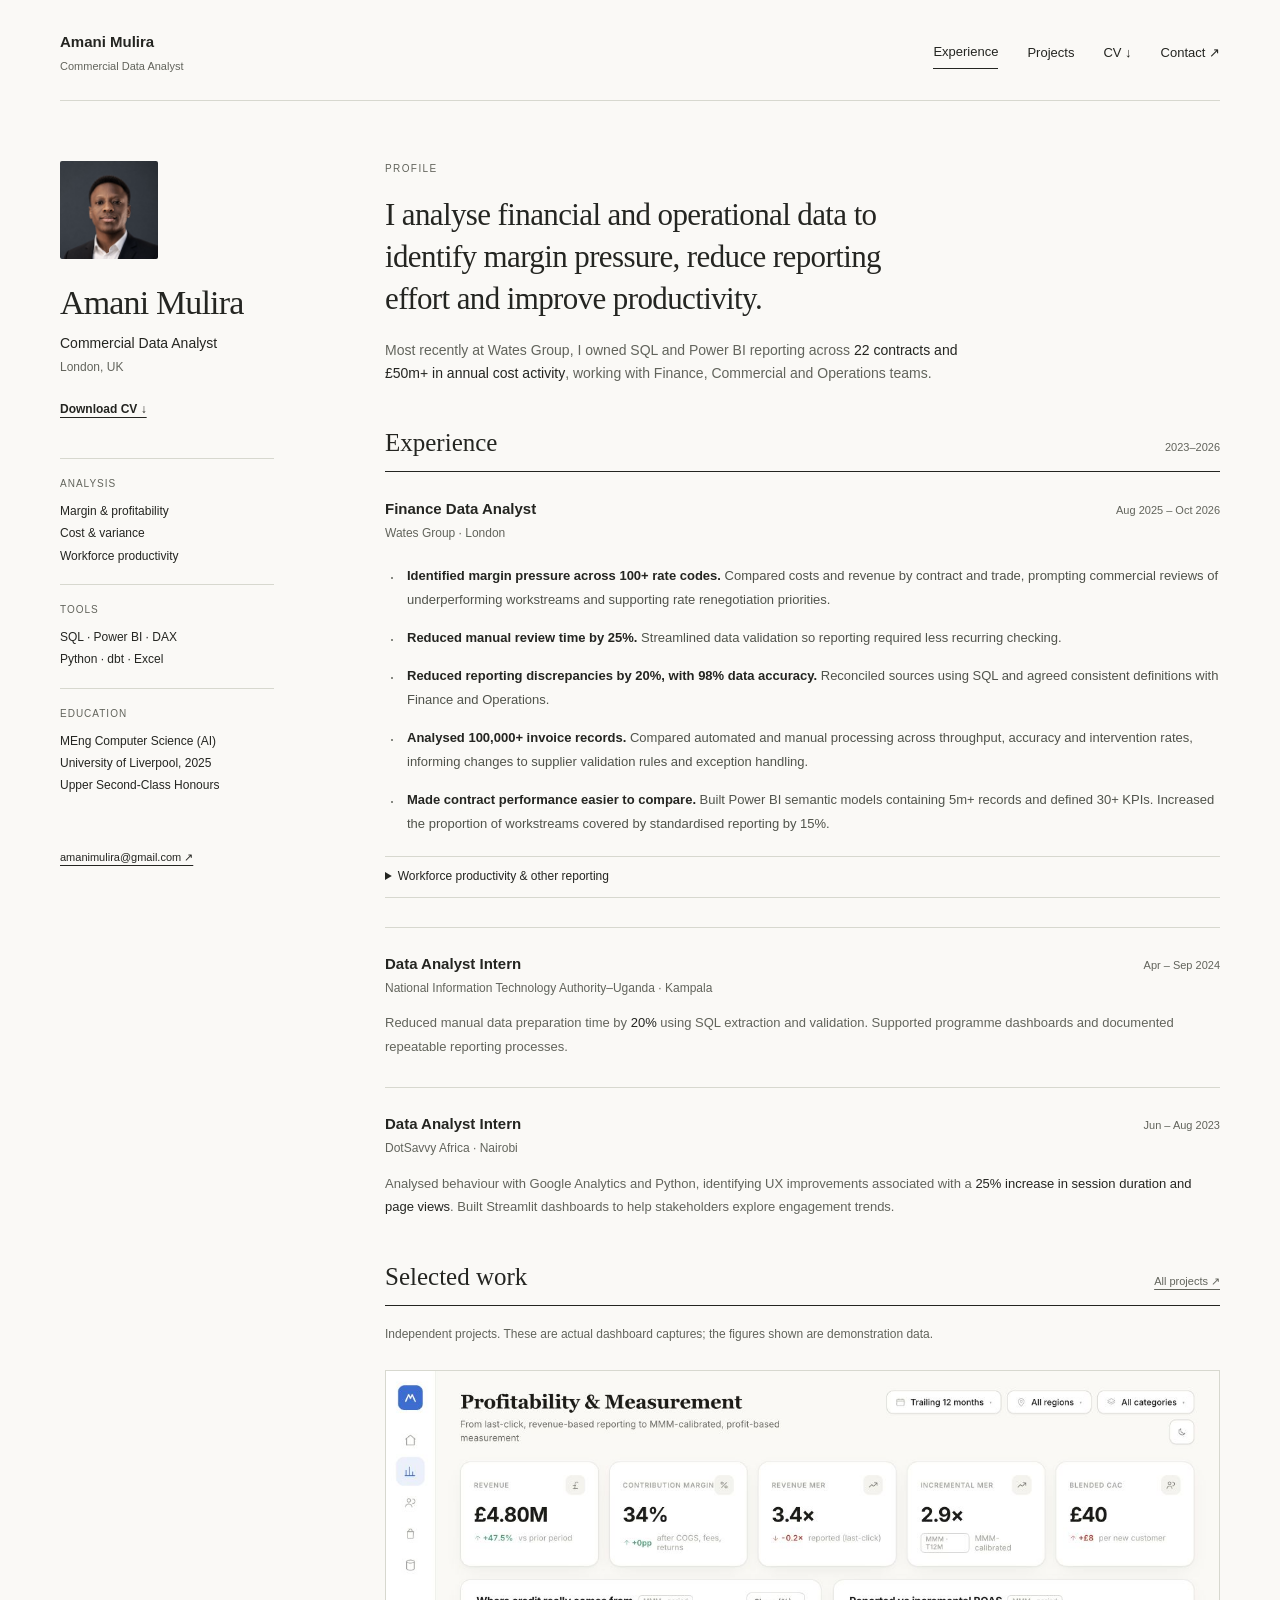
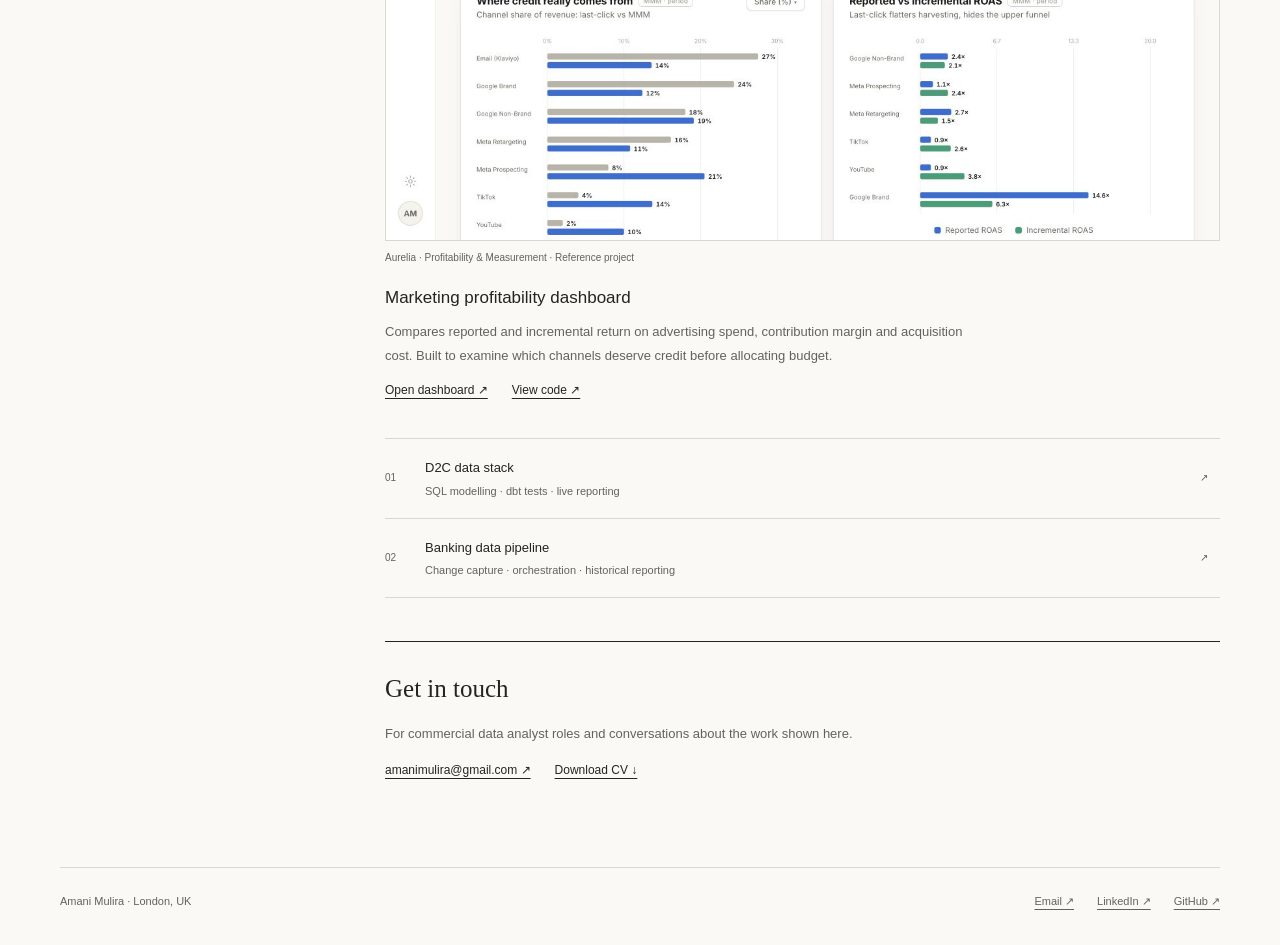
==== commit e9aa3ebe: "Present commercial analyst experience and real project samples" ====
--- a/index.html
+++ b/index.html
@@ -1,477 +1,8 @@
-<!DOCTYPE html>
-<html lang="en">
-<head>
-    <meta charset="UTF-8">
-    <meta name="viewport" content="width=device-width, initial-scale=1.0">
-    <title>Amani Mulira — Commercial Data Analyst | SQL, Power BI &amp; Python</title>
-    <meta name="description" content="Amani Mulira, London-based Commercial Data Analyst turning financial and operational data into profitability, cost, productivity and performance decisions with SQL and Power BI.">
-    <meta name="theme-color" content="#f5f5f5">
-    <meta property="og:title" content="Amani Mulira — Working portfolio">
-    <meta property="og:description" content="Commercial analytics at Wates Group, with evidence across profitability, margin, cost drivers, productivity, Power BI modelling and analytics engineering projects.">
-    <meta property="og:type" content="website">
-    <meta property="og:url" content="https://amanimulira.github.io/amanimulira/">
-    <meta property="og:image" content="https://amanimulira.github.io/amanimulira/assets/og-editor.png">
-    <meta name="twitter:card" content="summary_large_image">
-    <link rel="canonical" href="https://amanimulira.github.io/amanimulira/">
-    <link rel="icon" href="assets/amani-mulira-mark.png">
-    <link rel="stylesheet" href="styles.css?v=20261026-1">
-    <script type="application/ld+json">
-    {
-      "@context": "https://schema.org",
-      "@type": "Person",
-      "name": "Amani Mulira",
-      "jobTitle": "Commercial Data Analyst",
-      "url": "https://amanimulira.github.io/amanimulira/",
-      "email": "mailto:amanimulira@gmail.com",
-      "address": {"@type": "PostalAddress", "addressLocality": "London", "addressCountry": "GB"},
-      "alumniOf": {"@type": "CollegeOrUniversity", "name": "University of Liverpool"},
-      "sameAs": ["https://github.com/amanimulira", "https://www.linkedin.com/in/amanimulira"],
-      "knowsAbout": ["Profitability Analysis", "Margin Analysis", "Cost Analysis", "Performance Measurement", "Operational Efficiency", "Cost Value Reconciliation", "SQL", "Python", "Power BI", "Data Analytics", "Analytics Engineering"]
-    }
-    </script>
-</head>
-<body>
-    <a class="skip-link" href="#main">Skip to document</a>
-
-    <div class="app-shell">
-        <header class="app-chrome">
-            <div class="title-bar">
-                <a class="app-identity" href="#overview" aria-label="Amani Mulira portfolio home">
-                    <span class="app-icon" aria-hidden="true">AM</span>
-                    <span>Amani Mulira</span>
-                </a>
-                <p>Portfolio — working document</p>
-                <div class="title-status"><i aria-hidden="true"></i><span>Commercial Data Analyst</span></div>
-            </div>
-
-            <nav class="menu-bar" aria-label="Application menu">
-                <button type="button" data-open-cv>Download CV</button>
-                <a href="#experience">Experience</a>
-                <a href="#work">Projects</a>
-                <a class="menu-profile" href="#profile">Profile</a>
-                <button class="menu-command" type="button" data-open-command>Go to <kbd>⌘K</kbd></button>
-                <span class="menu-spacer"></span>
-                <a class="menu-contact" href="mailto:amanimulira@gmail.com">Contact</a>
-            </nav>
-
-            <nav class="tab-bar" aria-label="Open portfolio documents">
-                <a class="document-tab active" href="#overview" data-section-tab="overview"><span aria-hidden="true">▤</span> Overview</a>
-                <a class="document-tab" href="#experience" data-section-tab="experience"><span aria-hidden="true">#</span> Experience</a>
-                <a class="document-tab" href="#work" data-section-tab="work"><span aria-hidden="true">{ }</span> Projects</a>
-                <button class="new-tab" type="button" data-open-command aria-label="Open command palette">+</button>
-            </nav>
-        </header>
-
-        <div class="workspace">
-            <aside class="explorer" aria-label="Portfolio explorer">
-                <div class="explorer-heading"><span>Explorer</span><button type="button" data-open-command aria-label="Search portfolio">•••</button></div>
-
-                <nav class="file-tree" aria-label="Document outline">
-                    <details open>
-                        <summary><span aria-hidden="true">⌄</span> PORTFOLIO</summary>
-                        <a class="file-link active" href="#overview" data-nav-section="overview"><i class="file-mark file-mark-blue">M</i>overview.md</a>
-                        <a class="file-link" href="#experience" data-nav-section="experience"><i class="file-mark file-mark-blue">M</i>experience.md</a>
-                        <a class="file-link" href="#work" data-nav-section="work"><i class="file-mark file-mark-yellow">{ }</i>project-index.json</a>
-                        <a class="file-link" href="#notes" data-nav-section="notes"><i class="file-mark file-mark-green">N</i>public-notes.txt</a>
-                        <a class="file-link" href="#profile" data-nav-section="profile"><i class="file-mark file-mark-blue">M</i>profile.md</a>
-                        <a class="file-link" href="#contact" data-nav-section="contact"><i class="file-mark file-mark-red">@</i>contact.txt</a>
-                    </details>
-                </nav>
-
-                <div class="explorer-group">
-                    <p>QUICK ACCESS</p>
-                    <button class="quick-file" type="button" data-open-cv>
-                        <span class="pdf-icon">PDF</span>
-                        <span><b>Download CV</b><small>2 files available</small></span>
-                        <span aria-hidden="true">›</span>
-                    </button>
-                </div>
-
-                <div class="explorer-footer">
-                    <p><span>LOCATION</span>London, UK</p>
-                    <p><span>CURRENT ROLE</span>Finance Data Analyst · Wates</p>
-                </div>
-            </aside>
-
-            <main class="editor-canvas" id="main">
-                <article class="document" aria-label="Amani Mulira working portfolio">
-                    <header class="document-hero observed-section" id="overview" data-section="overview">
-                        <div class="breadcrumb"><span>portfolio</span><b>›</b><span>overview.md</span></div>
-                        <div class="document-title-row">
-                            <div>
-                                <p class="eyebrow">COMMERCIAL DATA ANALYST | PROFITABILITY, COST &amp; PERFORMANCE</p>
-                                <h1>Amani<br>Mulira<span class="text-caret" aria-hidden="true"></span></h1>
-                            </div>
-                            <dl class="document-properties">
-                                <div><dt>Location</dt><dd>London, UK</dd></div>
-                                <div><dt>Focus</dt><dd>Profitability, cost &amp; performance</dd></div>
-                                <div><dt>Current</dt><dd>Finance Data Analyst</dd></div>
-                                <div><dt>Employer</dt><dd>Wates Group / WPS</dd></div>
-                            </dl>
-                        </div>
-
-                        <div class="lead-block">
-                            <span class="line-number">01</span>
-                            <p>I turn financial and operational data into clear decisions on profitability, margin pressure, cost, productivity and process improvement.</p>
-                        </div>
-
-                        <div class="document-actions">
-                            <a class="primary-command" href="#experience"><span>→</span> View experience</a>
-                            <a class="secondary-command" href="assets/Amani-Mulira-Data-Analyst-CV.pdf?v=20261026-1" download><span>↓</span> Download CV</a>
-                            <a class="secondary-command" href="#work"><span>{ }</span> View projects</a>
-                        </div>
-
-                        <dl class="impact-strip" aria-label="Commercial analytics focus">
-                            <div><dt>Profitability &amp; margin</dt><dd>Workstream performance</dd></div>
-                            <div><dt>Cost analysis</dt><dd>Labour · subcontractors · materials</dd></div>
-                            <div><dt>Performance</dt><dd>Productivity · variance · KPIs</dd></div>
-                            <div><dt>BI delivery</dt><dd>SQL · Power BI · semantic models</dd></div>
-                        </dl>
-                    </header>
-
-                    <section class="document-section observed-section" id="experience" data-section="experience" aria-labelledby="experience-heading">
-                        <div class="section-heading">
-                            <div><span class="section-number">01</span><div><p>experience.md</p><h2 id="experience-heading">Experience</h2></div></div>
-                            <span>2023 — present</span>
-                        </div>
-
-                        <article class="role-entry">
-                            <header><div><p>WATES GROUP / WPS / LONDON</p><h3>Finance Data Analyst</h3></div><div class="role-meta"><span>Aug 2025 — present</span><span class="status-pill">Current</span></div></header>
-                            <p>Owning end-to-end SQL and Power BI analytics across 22 contracts and £50m+ in annual cost activity—turning financial and operational data into evidence for margin, cost, productivity and investment decisions.</p>
-
-                            <dl class="experience-metrics" aria-label="Selected business outcomes">
-                                <div><dt>Reporting visibility</dt><dd>+15%</dd><span>clearer performance insight</span></div>
-                                <div><dt>Data quality</dt><dd>98%</dd><span>reporting accuracy</span></div>
-                                <div><dt>Discrepancies</dt><dd>−20%</dd><span>fewer reporting issues</span></div>
-                                <div><dt>Manual review</dt><dd>−25%</dd><span>less validation effort</span></div>
-                            </dl>
-
-                            <dl class="role-scope" aria-label="Current role scale">
-                                <div><dt>22</dt><dd>contracts</dd></div>
-                                <div><dt>£50m+</dt><dd>annual cost activity</dd></div>
-                                <div><dt>5m+</dt><dd>model records</dd></div>
-                                <div><dt>30+</dt><dd>consistent KPIs</dd></div>
-                            </dl>
-
-                            <div class="report-register" data-exclusive-details role="group" aria-label="Commercial analysis and delivery responsibilities at Wates">
-                                <details class="report-entry" open>
-                                    <summary>
-                                        <span class="report-code" aria-hidden="true">CVR</span>
-                                        <span class="report-heading"><b>Profitability &amp; contract performance</b><small>Margin pressure, cost value reconciliation and workstream performance</small></span>
-                                        <span class="report-toggle" aria-hidden="true">+</span>
-                                    </summary>
-                                    <div class="report-body">
-                                        <p><strong>Surfaced margin pressure across 100+ Schedule of Rates codes</strong> by comparing workstream costs and values by contract and trade, helping commercial teams focus attention where margin was at risk.</p>
-                                        <dl>
-                                            <div><dt>Cost drivers</dt><dd>Analysed labour, subcontractor and material spend by contract, location, trade and operative to explain what was driving cost and value.</dd></div>
-                                            <div><dt>Decision value</dt><dd>Made profitable and unprofitable activities visible, giving commercial teams clearer evidence for variance investigation and performance reviews.</dd></div>
-                                        </dl>
-                                    </div>
-                                </details>
-
-                                <details class="report-entry">
-                                    <summary>
-                                        <span class="report-code" aria-hidden="true">OPS</span>
-                                        <span class="report-heading"><b>Productivity &amp; operational performance</b><small>Workforce utilisation, processing capacity and operational bottlenecks</small></span>
-                                        <span class="report-toggle" aria-hidden="true">+</span>
-                                    </summary>
-                                    <div class="report-body">
-                                        <p><strong>Shaped investment and process-improvement priorities</strong> by evaluating more than 100,000 invoice-processing records and comparing automated and manual workflows on throughput, accuracy, supplier-specific errors and intervention points.</p>
-                                        <dl>
-                                            <div><dt>Workforce insight</dt><dd>Structured operative productivity analysis from timesheet and job data, covering productive versus unproductive time, time allocation and jobs completed per day.</dd></div>
-                                            <div><dt>Process insight</dt><dd>Used invoice-processing and MRI Maintain data to expose throughput, capacity and bottlenecks within the underlying operational workflows.</dd></div>
-                                        </dl>
-                                    </div>
-                                </details>
-
-                                <details class="report-entry">
-                                    <summary>
-                                        <span class="report-code" aria-hidden="true">DATA</span>
-                                        <span class="report-heading"><b>Commercial BI &amp; trusted measures</b><small>SQL, Power BI semantic models, KPI design and data quality</small></span>
-                                        <span class="report-toggle" aria-hidden="true">+</span>
-                                    </summary>
-                                    <div class="report-body">
-                                        <p><strong>Enabled like-for-like performance comparison</strong> by writing and optimising SQL, then creating reusable Power BI semantic models covering 5m+ records and 30+ consistent KPIs.</p>
-                                        <dl>
-                                            <div><dt>Controls</dt><dd><strong>Achieved 98% data accuracy and 20% fewer reporting discrepancies</strong> by reconciling financial and operational sources and resolving inconsistent definitions with Finance and Operations.</dd></div>
-                                            <div><dt>Delivery</dt><dd><strong>Cut manual review time by 25%</strong> by streamlining validation, translating business questions into KPI logic and presenting actionable reporting for variance investigation and performance reviews.</dd></div>
-                                        </dl>
-                                    </div>
-                                </details>
-
-                                <details class="report-entry">
-                                    <summary>
-                                        <span class="report-code" aria-hidden="true">FIN</span>
-                                        <span class="report-heading"><b>Supporting finance reporting</b><small>Budget and forecast inputs, working capital and VAT-supporting reports</small></span>
-                                        <span class="report-toggle" aria-hidden="true">+</span>
-                                    </summary>
-                                    <div class="report-body">
-                                        <p>Applied the same controlled reporting approach to planning and financial-control workflows, making recurring information easier to validate, interpret and distribute.</p>
-                                        <dl>
-                                            <div><dt>Planning inputs</dt><dd>Managed budgeting and forecasting reporting with Finance, from collecting submissions and preparing inputs through validation and delivery in Power BI.</dd></div>
-                                            <div><dt>Financial control</dt><dd>Established working capital and ledger-level cost reports to support VAT reporting requirements and give Finance teams access to reconciled information.</dd></div>
-                                        </dl>
-                                    </div>
-                                </details>
-                            </div>
-
-                            <aside class="case-note" id="invoice-processing" aria-labelledby="invoice-processing-heading">
-                                <p class="case-label">Selected example / Processing team</p>
-                                <h4 id="invoice-processing-heading">Evaluating automated invoice processing software</h4>
-                                <p>I built reporting to assess whether the software was helping the team handle more invoices, where manual work remained and how performance changed over time.</p>
-                                <p>The analysis supported board-level investment justification and helped the Processing team identify where to focus improvement work.</p>
-
-                                <details class="case-detail">
-                                    <summary><span>Read the analysis</span><span class="case-toggle" aria-hidden="true">+</span></summary>
-                                    <div class="case-body">
-                                        <section aria-labelledby="invoice-capacity-heading">
-                                            <h5 id="invoice-capacity-heading">Productivity and processing capacity</h5>
-                                            <p>Compared user productivity with the previous baseline and measured manual versus automated processing volumes. We used this comparison to estimate the equivalent staffing needed to handle the additional workload under the previous process, providing evidence for the software investment case.</p>
-                                        </section>
-                                        <section aria-labelledby="invoice-accuracy-heading">
-                                            <h5 id="invoice-accuracy-heading">Accuracy over time and supplier patterns</h5>
-                                            <p>Tracked accuracy and end-to-end automation over time. The reporting showed accuracy improving, while supplier-level analysis highlighted processing issues associated with suppliers with little or no volume. Continued reporting showed the gap narrowing and the system performing as required.</p>
-                                        </section>
-                                        <section aria-labelledby="invoice-bottlenecks-heading">
-                                            <h5 id="invoice-bottlenecks-heading">Where the process slowed down</h5>
-                                            <p>Broke the workflow into stages, from information capture and field accuracy through to validation. Measuring how long validation took and where intervention was needed helped the team locate bottlenecks and decide which parts of the process to improve next.</p>
-                                        </section>
-                                        <p class="case-note-footer">Internal figures and supplier details are omitted.</p>
-                                    </div>
-                                </details>
-                            </aside>
-
-                            <details class="inline-details">
-                                <summary>Tools &amp; delivery capabilities <span aria-hidden="true">+</span></summary>
-                                <div><span>SQL</span><span>Python</span><span>Power BI</span><span>DAX</span><span>Power Query</span><span>Semantic modelling</span><span>Dimensional modelling</span><span>Excel</span><span>SharePoint</span><span>RLS / OLS</span><span>Data validation</span><span>Requirements translation</span></div>
-                            </details>
-                        </article>
-
-                        <section class="career-history" aria-labelledby="career-history-heading">
-                            <header>
-                                <p>EARLIER EXPERIENCE</p>
-                                <h3 id="career-history-heading">Analytical foundations</h3>
-                            </header>
-                            <div class="career-timeline">
-                                <article class="career-item">
-                                    <div class="career-date"><span>2024</span><small>Apr — Sep</small></div>
-                                    <div class="career-copy">
-                                        <p>NATIONAL INFORMATION TECHNOLOGY AUTHORITY - UGANDA / KAMPALA</p>
-                                        <h4>Data Analyst Intern</h4>
-                                        <p>Supported reporting for government digital initiatives: extracting and validating data with SQL, maintaining operational and programme dashboards, and documenting cleaning and reconciliation processes so recurring outputs were more consistent and reliable.</p>
-                                        <div class="career-tags" aria-label="NITA Uganda experience areas"><span>SQL</span><span>Data validation</span><span>Dashboards</span><span>Documentation</span></div>
-                                    </div>
-                                </article>
-
-                                <article class="career-item">
-                                    <div class="career-date"><span>2023</span><small>Jun — Aug</small></div>
-                                    <div class="career-copy">
-                                        <p>DOTSAVVY AFRICA</p>
-                                        <h4>Data Analyst Intern</h4>
-                                        <p>Analysed user behaviour with Google Analytics and Python, identifying UX improvements associated with a <strong>25% increase in session duration and page views</strong>. Built Streamlit dashboards and prototypes to communicate the findings and support product decisions.</p>
-                                        <div class="career-tags" aria-label="DotSavvy experience areas"><span>Google Analytics</span><span>Python</span><span>Streamlit</span><span>Product analytics</span></div>
-                                    </div>
-                                </article>
-                            </div>
-                        </section>
-                    </section>
-
-                    <section class="document-section observed-section" id="work" data-section="work" aria-labelledby="work-heading">
-                        <div class="section-heading">
-                            <div><span class="section-number">02</span><div><p>project-index.json</p><h2 id="work-heading">Selected systems</h2></div></div>
-                            <span>4 case files + GitHub archive</span>
-                        </div>
-                        <p class="section-intro">Independent builds selected for the question they answer, the controls they demonstrate and the quality of the evidence behind them. They use public or illustrative data and are separate from my work at Wates.</p>
-
-                        <div class="project-toolbar" aria-label="GitHub project controls">
-                            <span><i aria-hidden="true"></i> github.com/amanimulira</span>
-                            <a href="https://github.com/amanimulira?tab=repositories" target="_blank" rel="noopener">View all repositories ↗</a>
-                        </div>
-
-                        <article class="featured-project" aria-labelledby="aurelia-project-title">
-                            <header class="featured-project-header">
-                                <span>FEATURED / PRODUCT BUILD</span>
-                                <span><i aria-hidden="true"></i> PUBLIC CODE</span>
-                            </header>
-                            <div class="featured-project-body">
-                                <div class="featured-project-copy">
-                                    <p class="project-code">SYS.01 · MARKETING FINANCE</p>
-                                    <h3 id="aurelia-project-title">Aurelia</h3>
-                                    <p class="project-statement">Governed infrastructure for deciding where the next pound goes.</p>
-                                    <p>A multi-tenant platform that connects marketing evidence, metric definitions and human approval into one traceable decision record. The interface is only the inspection surface; the product is the evidence → approval → implementation → outcome chain beneath it.</p>
-                                    <div class="project-actions">
-                                        <a class="project-action-primary" href="https://github.com/amanimulira/aurelia-dashboards" target="_blank" rel="noopener">Inspect public dashboards ↗</a>
-                                        <a href="https://github.com/amanimulira/marketing-data-foundations" target="_blank" rel="noopener">Inspect data foundation ↗</a>
-                                    </div>
-                                </div>
-                                <div class="featured-project-system">
-                                    <p class="field-label">WHAT IT PROVES</p>
-                                    <dl>
-                                        <div><dt>Decision control</dt><dd>Evidence, review and outcome history</dd></div>
-                                        <div><dt>Data plane</dt><dd>BigQuery · Airbyte · dbt gold marts</dd></div>
-                                        <div><dt>Control plane</dt><dd>Next.js · PostgreSQL · Prisma</dd></div>
-                                        <div><dt>Guardrail</dt><dd>Agents recommend; humans approve</dd></div>
-                                    </dl>
-                                    <div class="project-tags" aria-label="Aurelia technologies"><span>TypeScript</span><span>BigQuery</span><span>dbt</span><span>Prisma</span><span>MCP</span></div>
-                                </div>
-                            </div>
-                        </article>
-
-                        <div class="project-grid" aria-label="Selected technical case files">
-                            <article class="project-card">
-                                <header><span>CASE 02</span><span class="project-status"><i aria-hidden="true"></i> LIVE BI</span></header>
-                                <div class="project-card-body">
-                                    <p class="project-type">ANALYTICS ENGINEERING</p>
-                                    <h3>D2C data stack</h3>
-                                    <p class="project-card-lead">One commercial truth from Shopify, Klaviyo, Meta Ads and GA4.</p>
-                                    <p>A tested dbt layer for contribution-margin CAC, blended ROAS, payback, LTV and retention—built so Finance and Marketing can challenge the same numbers.</p>
-                                </div>
-                                <dl class="project-facts"><div><dt>Models</dt><dd>31</dd></div><div><dt>Tests</dt><dd>137</dd></div><div><dt>Build</dt><dd>&lt;60s</dd></div></dl>
-                                <footer><a href="https://amanimulira.github.io/D2C-Data-Stack/" target="_blank" rel="noopener">Live dashboard ↗</a><a href="https://github.com/amanimulira/D2C-Data-Stack" target="_blank" rel="noopener">GitHub ↗</a></footer>
-                            </article>
-
-                            <article class="project-card">
-                                <header><span>CASE 03</span><span class="project-status"><i aria-hidden="true"></i> REPRODUCIBLE</span></header>
-                                <div class="project-card-body">
-                                    <p class="project-type">STREAMING / LAKEHOUSE / ML</p>
-                                    <h3>Crypto AML platform</h3>
-                                    <p class="project-card-lead">Traceable investigation decisions, not a black-box score.</p>
-                                    <p>Streams public Elliptic transaction data through governed lakehouse layers into versioned alerts combining rules, graph patterns and machine-learning evidence.</p>
-                                </div>
-                                <dl class="project-facts"><div><dt>Transactions</dt><dd>203k</dd></div><div><dt>Precision</dt><dd>83%</dd></div><div><dt>Recall</dt><dd>71%</dd></div></dl>
-                                <footer><a href="https://github.com/amanimulira/crypto-aml-pipeline" target="_blank" rel="noopener">Architecture &amp; code ↗</a></footer>
-                            </article>
-
-                            <article class="project-card project-card-wide">
-                                <header><span>CASE 04</span><span class="project-status"><i aria-hidden="true"></i> END TO END</span></header>
-                                <div class="project-card-body">
-                                    <p class="project-type">CDC / STREAMING / WAREHOUSE</p>
-                                    <h3>Real-time banking pipeline</h3>
-                                    <p class="project-card-lead">From operational changes to analytics-ready history.</p>
-                                    <p>A seven-service reference architecture that captures PostgreSQL changes with Debezium and Kafka, lands partitioned Parquet in MinIO, then uses Airflow, Snowflake and dbt to build incremental facts and SCD2 dimensions.</p>
-                                </div>
-                                <dl class="project-facts"><div><dt>Services</dt><dd>7</dd></div><div><dt>Pattern</dt><dd>CDC</dd></div><div><dt>History</dt><dd>SCD2</dd></div></dl>
-                                <footer><a href="https://github.com/amanimulira/real-time-banking-data-pipeline" target="_blank" rel="noopener">Explore pipeline ↗</a></footer>
-                            </article>
-                        </div>
-
-                        <aside class="github-archive" aria-labelledby="github-archive-heading">
-                            <div class="github-archive-heading">
-                                <div><p>MORE FROM GITHUB</p><h3 id="github-archive-heading">Repository archive</h3></div>
-                                <a href="https://github.com/amanimulira" target="_blank" rel="noopener">@amanimulira ↗</a>
-                            </div>
-                            <div class="github-repo-list">
-                                <a href="https://github.com/amanimulira/marketing-data-foundations" target="_blank" rel="noopener"><span>Python</span><b>Marketing data foundations</b><small>dbt + Bayesian MMM reference stack</small><i>↗</i></a>
-                                <a href="https://amanimulira.vercel.app/" target="_blank" rel="noopener"><span>Live site</span><b>Neo Analytica</b><small>Product site and protected analytics workspace</small><i>↗</i></a>
-                                <a href="https://github.com/amanimulira/ETL-Pipeline" target="_blank" rel="noopener"><span>Data stack</span><b>ETL pipeline</b><small>Snowflake, dbt, Airflow and Docker</small><i>↗</i></a>
-                                <a href="https://github.com/amanimulira/sql-data-warehouse-project" target="_blank" rel="noopener"><span>SQL</span><b>Data warehouse project</b><small>ETL, dimensional modelling and analytics</small><i>↗</i></a>
-                                <a href="https://github.com/amanimulira/vjepa-implementation" target="_blank" rel="noopener"><span>Research</span><b>V-JEPA implementation</b><small>Video representation learning study</small><i>↗</i></a>
-                            </div>
-                        </aside>
-                    </section>
-
-                    <section class="document-section observed-section" id="notes" data-section="notes" aria-labelledby="notes-heading">
-                        <div class="section-heading">
-                            <div><span class="section-number">03</span><div><p>public-notes.txt</p><h2 id="notes-heading">Public notebook</h2></div></div>
-                            <span>5 entries</span>
-                        </div>
-                        <p class="section-intro">Build notes published in public: architecture choices, modelling decisions and what I would change next.</p>
-
-                        <ol class="note-list">
-                            <li><a href="https://www.linkedin.com/feed/update/urn:li:ugcPost:7437438731407634432" target="_blank" rel="noopener"><span>01</span><b>Building a production-minded D2C data stack</b><small>Architecture / dbt / commercial metrics</small><i>↗</i></a></li>
-                            <li><a href="https://www.linkedin.com/feed/update/urn:li:ugcPost:7453558019319123968" target="_blank" rel="noopener"><span>02</span><b>From raw events to defensible decisions</b><small>Quality controls / traceability</small><i>↗</i></a></li>
-                            <li><a href="https://www.linkedin.com/feed/update/urn:li:ugcPost:7448488109660487680" target="_blank" rel="noopener"><span>03</span><b>Why portfolio systems need honest limitations</b><small>Evidence / communication</small><i>↗</i></a></li>
-                            <li><a href="https://www.linkedin.com/feed/update/urn:li:ugcPost:7437532825203105792" target="_blank" rel="noopener"><span>04</span><b>Designing a traceable AML decision path</b><small>Streaming / lakehouse / ML</small><i>↗</i></a></li>
-                            <li><a href="https://www.linkedin.com/feed/update/urn:li:ugcPost:7444036520136716288" target="_blank" rel="noopener"><span>05</span><b>Separating reported credit from contribution</b><small>Marketing measurement / Finance</small><i>↗</i></a></li>
-                        </ol>
-                    </section>
-
-                    <section class="document-section observed-section" id="profile" data-section="profile" aria-labelledby="profile-heading">
-                        <div class="section-heading">
-                            <div><span class="section-number">04</span><div><p>profile.md</p><h2 id="profile-heading">Profile</h2></div></div>
-                            <span>Technical depth + commercial judgement</span>
-                        </div>
-
-                        <div class="profile-layout">
-                            <div class="profile-copy">
-                                <figure class="profile-portrait">
-                                    <div class="profile-portrait-bar"><span></span><span>amani-profile.jpeg</span><span>400 × 400</span></div>
-                                    <img src="assets/amani-profile.jpeg" width="400" height="400" loading="lazy" decoding="async" alt="Portrait of Amani Mulira">
-                                    <figcaption><span>PROFILE</span><span>London, UK</span></figcaption>
-                                </figure>
-                                <p class="profile-lead">I work at the point where commercial questions become reporting systems: defining the measure, shaping the model, checking the data and explaining the result.</p>
-                                <p>My MEng in Computer Science with Artificial Intelligence supports the technical work. At Wates, I apply that foundation to profitability, cost, productivity and operational performance; independent projects extend it into analytics engineering.</p>
-                                <button class="text-command" type="button" data-open-cv>Choose a CV version →</button>
-                            </div>
-                            <div class="capability-table" role="table" aria-label="Workplace capabilities and personal-project technologies">
-                                <div role="row"><span role="cell">JOB</span><b role="cell">Workplace tools</b><p role="cell">Power BI · SQL datasets · Excel · SharePoint · semantic models · MRI Maintain</p></div>
-                                <div role="row"><span role="cell">JOB</span><b role="cell">Commercial analysis</b><p role="cell">Profitability · margin pressure · cost drivers · variance investigation · contract KPIs</p></div>
-                                <div role="row"><span role="cell">JOB</span><b role="cell">Cross-team delivery</b><p role="cell">Requirements translation · data validation · clear communication · ownership from source to report</p></div>
-                                <div role="row"><span role="cell">LAB</span><b role="cell">Personal projects</b><p role="cell">Python · dbt · Databricks · Spark · Snowflake · DuckDB · Delta Lake · Airflow · Docker · GitHub Actions</p></div>
-                                <div role="row"><span role="cell">EDU</span><b role="cell">MEng Computer Science with AI</b><p role="cell">University of Liverpool · 2025</p></div>
-                            </div>
-                        </div>
-                    </section>
-
-                    <section class="contact-section observed-section" id="contact" data-section="contact" aria-labelledby="contact-heading">
-                        <div class="contact-copy">
-                            <p class="eyebrow">CONTINUE THE CONVERSATION</p>
-                            <h2 id="contact-heading">Let’s make the<br>data matter.</h2>
-                            <p>For a conversation about commercial data analysis, operational performance or analytics engineering, you can reach me by email or on LinkedIn.</p>
-                        </div>
-                        <div class="contact-actions">
-                            <a href="mailto:amanimulira@gmail.com">Send an email <span>↗</span></a>
-                            <button type="button" id="copy-email" data-email="amanimulira@gmail.com">Copy email <span>⌘C</span></button>
-                            <a href="https://www.linkedin.com/in/amanimulira" target="_blank" rel="noopener">LinkedIn <span>↗</span></a>
-                            <a href="https://github.com/amanimulira" target="_blank" rel="noopener">GitHub <span>↗</span></a>
-                        </div>
-                    </section>
-                </article>
-            </main>
-        </div>
-
-        <footer class="status-bar">
-            <div><span class="status-branch">⑂ main*</span><span>Portfolio</span></div>
-            <div><span id="current-file">overview.md</span><span>UTF-8</span><span id="london-time">London 00:00</span><span>Ln <b id="section-line">1</b>, Col 1</span></div>
-        </footer>
-    </div>
-
-    <dialog class="file-drawer" id="cv-drawer" aria-labelledby="cv-drawer-title">
-        <div class="drawer-titlebar">
-            <div><span class="folder-icon" aria-hidden="true">▰</span><div><p>FILES</p><h2 id="cv-drawer-title">Curriculum vitae</h2></div></div>
-            <button type="button" data-close-dialog aria-label="Close CV drawer">×</button>
-        </div>
-        <div class="drawer-path"><span>Portfolio</span><b>›</b><span>Documents</span><b>›</b><span>CV</span></div>
-        <div class="drawer-body">
-            <p class="drawer-note">Choose the version closest to the role. Both contain the same employment history with different emphasis.</p>
-            <a class="download-file" href="assets/Amani-Mulira-Data-Analyst-CV.pdf?v=20261026-1" download>
-                <span class="large-pdf">PDF</span>
-                <span><b>Amani-Mulira-Data-Analyst-CV.pdf</b><small>Profitability · cost · performance insight · SQL · Power BI · 1 page</small></span>
-                <span>Download ↓</span>
-            </a>
-            <a class="download-file" href="assets/Amani-Mulira-Analytics-Engineer-CV.pdf?v=20260902-2" download>
-                <span class="large-pdf">PDF</span>
-                <span><b>Amani-Mulira-Analytics-Engineer-CV.pdf</b><small>Data modelling · pipelines · engineering projects · 1 page</small></span>
-                <span>Download ↓</span>
-            </a>
-        </div>
-        <div class="drawer-footer"><span>2 items</span><span>PDF documents</span></div>
-    </dialog>
-
-    <dialog class="command-palette" id="command-palette" aria-labelledby="command-title">
-        <h2 class="visually-hidden" id="command-title">Go to a portfolio section</h2>
-        <label for="command-input"><span aria-hidden="true">›</span><input id="command-input" type="search" autocomplete="off" placeholder="Type a command or file name…"></label>
-        <div class="command-results" role="listbox" aria-label="Portfolio commands">
-            <button type="button" data-command="overview" data-command-label="overview home introduction"><span>▤</span><b>Go to overview</b><kbd>Home</kbd></button>
-            <button type="button" data-command="experience" data-command-label="experience impact wates role"><span>#</span><b>View Wates experience</b><kbd>01</kbd></button>
-            <button type="button" data-command="work" data-command-label="work projects selected systems"><span>{ }</span><b>View selected systems</b><kbd>02</kbd></button>
-            <button type="button" data-command="notes" data-command-label="notes linkedin public notebook"><span>N</span><b>Open public notebook</b><kbd>03</kbd></button>
-            <button type="button" data-command="profile" data-command-label="profile skills education capabilities"><span>M</span><b>Open profile</b><kbd>04</kbd></button>
-            <button type="button" data-command="cv" data-command-label="cv resume curriculum vitae download"><span>PDF</span><b>Download CV</b><kbd>File</kbd></button>
-        </div>
-        <div class="command-help"><span>↑↓ navigate</span><span>↵ select</span><span>esc close</span></div>
-    </dialog>
-
-    <script src="script.js?v=20261006-1"></script>
-</body>
-</html>
+<!doctype html>
+<html lang="en"><head><meta charset="UTF-8"><meta name="viewport" content="width=device-width,initial-scale=1"><title>Amani Mulira — Commercial Data Analyst</title><meta name="description" content="Commercial Data Analyst in London. Experience in margin analysis, reporting efficiency and operational productivity with SQL, Power BI and Python."><meta name="theme-color" content="#faf9f6"><meta property="og:title" content="Amani Mulira — Commercial Data Analyst"><meta property="og:description" content="Commercial Data Analyst in London. Experience in margin analysis, reporting efficiency and operational productivity with SQL, Power BI and Python."><meta property="og:type" content="website"><meta property="og:url" content="https://amanimulira.github.io/amanimulira/"><meta property="og:image" content="https://amanimulira.github.io/amanimulira/assets/amani-profile.jpeg"><link rel="canonical" href="https://amanimulira.github.io/amanimulira/"><link rel="icon" href="assets/amani-mulira-mark.png"><link rel="stylesheet" href="portfolio.css?v=20261109-4"></head><body><a class="skip-link" href="#main">Skip to content</a><header class="site-nav"><a class="wordmark" href="index.html">Amani Mulira<span>Commercial Data Analyst</span></a><nav aria-label="Main navigation"><a href="index.html" aria-current="page">Experience</a><a href="projects.html" >Projects</a><a href="assets/Amani-Mulira-Commercial-Data-Analyst-CV.pdf" download>CV ↓</a><a href="mailto:amanimulira@gmail.com">Contact ↗</a></nav></header><main id="main" class="cv-layout"><aside class="profile"><img src="assets/amani-profile.jpeg" alt="Amani Mulira" width="400" height="400"><h1>Amani Mulira</h1><p class="role">Commercial Data Analyst</p><p class="location">London, UK</p><a class="cv-link" href="assets/Amani-Mulira-Commercial-Data-Analyst-CV.pdf" download>Download CV ↓</a><dl class="profile-details"><div><dt>Analysis</dt><dd>Margin &amp; profitability<br>Cost &amp; variance<br>Workforce productivity</dd></div><div><dt>Tools</dt><dd>SQL · Power BI · DAX<br>Python · dbt · Excel</dd></div><div><dt>Education</dt><dd>MEng Computer Science (AI)<br>University of Liverpool, 2025<br>Upper Second-Class Honours</dd></div></dl><a class="profile-email" href="mailto:amanimulira@gmail.com">amanimulira@gmail.com ↗</a></aside>
+<div class="cv-content"><section class="intro" aria-label="Profile"><p class="section-label">PROFILE</p><p class="intro-text">I analyse financial and operational data to identify margin pressure, reduce reporting effort and improve productivity.</p><p>Most recently at Wates Group, I owned SQL and Power BI reporting across <strong>22 contracts and £50m+ in annual cost activity</strong>, working with Finance, Commercial and Operations teams.</p></section>
+<section id="experience" class="resume-section" aria-labelledby="experience-heading"><div class="section-heading"><h2 id="experience-heading">Experience</h2><span>2023–2026</span></div><article class="job"><header><div><h3>Finance Data Analyst</h3><p>Wates Group · London</p></div><time>Aug 2025 – Oct 2026</time></header><ul class="accomplishments"><li><strong>Identified margin pressure across 100+ rate codes.</strong> Compared costs and revenue by contract and trade, prompting commercial reviews of underperforming workstreams and supporting rate renegotiation priorities.</li><li><strong>Reduced manual review time by 25%.</strong> Streamlined data validation so reporting required less recurring checking.</li><li><strong>Reduced reporting discrepancies by 20%, with 98% data accuracy.</strong> Reconciled sources using SQL and agreed consistent definitions with Finance and Operations.</li><li><strong>Analysed 100,000+ invoice records.</strong> Compared automated and manual processing across throughput, accuracy and intervention rates, informing changes to supplier validation rules and exception handling.</li><li><strong>Made contract performance easier to compare.</strong> Built Power BI semantic models containing 5m+ records and defined 30+ KPIs. Increased the proportion of workstreams covered by standardised reporting by 15%.</li></ul><details class="work-detail"><summary>Workforce productivity &amp; other reporting</summary><p>Analysed timesheet and job data to identify productive and unproductive time, workforce allocation and jobs completed per day. Reporting covered profitability, productivity, costs and forecast variance.</p></details></article>
+<article class="job compact"><header><div><h3>Data Analyst Intern</h3><p>National Information Technology Authority–Uganda · Kampala</p></div><time>Apr – Sep 2024</time></header><p>Reduced manual data preparation time by <strong>20%</strong> using SQL extraction and validation. Supported programme dashboards and documented repeatable reporting processes.</p></article>
+<article class="job compact"><header><div><h3>Data Analyst Intern</h3><p>DotSavvy Africa · Nairobi</p></div><time>Jun – Aug 2023</time></header><p>Analysed behaviour with Google Analytics and Python, identifying UX improvements associated with a <strong>25% increase in session duration and page views</strong>. Built Streamlit dashboards to help stakeholders explore engagement trends.</p></article></section>
+<section class="resume-section selected-work" id="work" aria-labelledby="work-heading"><div class="section-heading"><h2 id="work-heading">Selected work</h2><a href="projects.html">All projects ↗</a></div><p class="section-note">Independent projects. These are actual dashboard captures; the figures shown are demonstration data.</p><article class="work-sample"><figure><a href="https://amanimulira.github.io/aurelia-dashboards/" target="_blank" rel="noopener"><img src="assets/aurelia-dashboard.png" alt="Aurelia dashboard comparing last-click and modelled channel credit, contribution margin and incremental return on advertising spend." width="1280" height="720" loading="lazy"></a><figcaption>Aurelia · Profitability &amp; Measurement · Reference project</figcaption></figure><div class="sample-copy"><h3>Marketing profitability dashboard</h3><p>Compares reported and incremental return on advertising spend, contribution margin and acquisition cost. Built to examine which channels deserve credit before allocating budget.</p><div class="sample-links"><a href="https://amanimulira.github.io/aurelia-dashboards/" target="_blank" rel="noopener">Open dashboard ↗</a><a href="https://github.com/amanimulira/aurelia-dashboards" target="_blank" rel="noopener">View code ↗</a></div></div></article><div class="more-work"><a href="projects.html#dashboards"><span>01</span><div><b>D2C data stack</b><small>SQL modelling · dbt tests · live reporting</small></div><span>↗</span></a><a href="projects.html#engineering"><span>02</span><div><b>Banking data pipeline</b><small>Change capture · orchestration · historical reporting</small></div><span>↗</span></a></div></section>
+<section class="resume-section contact" id="contact"><h2>Get in touch</h2><p>For commercial data analyst roles and conversations about the work shown here.</p><a href="mailto:amanimulira@gmail.com">amanimulira@gmail.com ↗</a><a href="assets/Amani-Mulira-Commercial-Data-Analyst-CV.pdf" download>Download CV ↓</a></section></div></main><footer class="footer"><p>Amani Mulira · London, UK</p><div><a href="mailto:amanimulira@gmail.com">Email ↗</a><a href="https://www.linkedin.com/in/amanimulira" target="_blank" rel="noopener">LinkedIn ↗</a><a href="https://github.com/amanimulira" target="_blank" rel="noopener">GitHub ↗</a></div></footer></body></html>
--- a/portfolio.css
+++ b/portfolio.css
@@ -0,0 +1,94 @@
+:root { color-scheme:light; --paper:#faf9f6; --ink:#242521; --muted:#62645c; --line:#d7d8cf; --accent:#314d37; --serif:Georgia,"Times New Roman",serif; --sans:"Helvetica Neue",Arial,sans-serif; }
+* { box-sizing:border-box; }
+html { scroll-behavior:smooth; }
+body { margin:0; background:var(--paper); color:var(--ink); font:15px/1.65 var(--sans); -webkit-font-smoothing:antialiased; }
+a { color:inherit; text-underline-offset:4px; }
+a:hover { color:var(--accent); }
+:focus-visible { outline:2px solid var(--accent); outline-offset:5px; }
+h1,h2,h3,h4,p,figure { margin:0; }
+h1,h2 { font-family:var(--serif); font-weight:400; }
+.skip-link { position:fixed; top:-70px; left:20px; padding:8px 15px; background:var(--ink); color:white; z-index:20; }
+.skip-link:focus { top:10px; }
+.site-nav { max-width:1160px; margin:0 auto; padding:30px 0 25px; display:flex; align-items:center; justify-content:space-between; gap:25px; border-bottom:1px solid var(--line); }
+.wordmark { text-decoration:none; font-size:15px; font-weight:600; }
+.wordmark span { display:block; font-size:11px; color:var(--muted); font-weight:400; margin-top:2px; }
+.site-nav nav { display:flex; align-items:center; gap:29px; font-size:13px; }
+.site-nav nav a { text-decoration:none; padding:5px 0; }
+.site-nav [aria-current] { border-bottom:1px solid var(--ink); }
+.cv-layout { max-width:1160px; margin:60px auto 85px; display:grid; grid-template-columns:240px minmax(0,1fr); gap:85px; align-items:start; }
+.profile { padding-right:26px; }
+.profile > img { width:98px; height:98px; object-fit:cover; border-radius:2px; filter:saturate(.55); display:block; margin-bottom:24px; }
+.profile h1 { font-size:34px; line-height:1.15; letter-spacing:-.025em; }
+.role { margin-top:10px; font-size:14px; }
+.location { color:var(--muted); font-size:12px; margin-top:3px; }
+.cv-link { display:inline-block; margin:22px 0 10px; font-size:12px; font-weight:600; }
+.profile-details { margin:28px 0 30px; }
+.profile-details > div { padding:17px 0; border-top:1px solid var(--line); }
+.profile-details dt { font-size:10px; text-transform:uppercase; letter-spacing:.1em; color:var(--muted); margin-bottom:8px; }
+.profile-details dd { margin:0; font-size:12px; line-height:1.85; }
+.profile-email { font-size:11px; overflow-wrap:anywhere; }
+.section-label { font-size:10px; color:var(--muted); letter-spacing:.14em; margin-bottom:17px; }
+.intro-text { font-family:var(--serif); font-size:31px; line-height:1.35; letter-spacing:-.02em; max-width:36ch; }
+.intro > p:last-child { color:var(--muted); margin-top:19px; font-size:14px; max-width:76ch; }
+.intro strong { color:var(--ink); font-weight:500; }
+.resume-section { margin-top:43px; scroll-margin-top:25px; }
+.section-heading { display:flex; align-items:baseline; justify-content:space-between; gap:20px; padding-bottom:13px; border-bottom:1px solid var(--ink); margin-bottom:25px; }
+.section-heading h2 { font-size:25px; line-height:1.2; }
+.section-heading > span,.section-heading > a { font-size:11px; color:var(--muted); }
+.job { margin-bottom:29px; }
+.job header { display:flex; justify-content:space-between; align-items:baseline; gap:20px; }
+.job h3 { font-size:15px; font-weight:600; }
+.job header p { font-size:12px; color:var(--muted); margin-top:2px; }
+.job time { white-space:nowrap; font-size:11px; color:var(--muted); }
+.accomplishments { margin:20px 0; padding-left:17px; }
+.accomplishments li { padding-left:5px; margin:14px 0; font-size:13px; line-height:1.85; color:#50534b; }
+.accomplishments li::marker { font-size:8px; color:var(--muted); }
+.accomplishments strong { color:var(--ink); font-weight:600; }
+.work-detail { font-size:12px; padding:10px 0; border-top:1px solid var(--line); border-bottom:1px solid var(--line); }
+.work-detail summary { cursor:pointer; }
+.work-detail p { color:var(--muted); padding:12px 0 2px; }
+.job.compact { padding-top:24px; border-top:1px solid var(--line); }
+.job.compact > p { font-size:13px; line-height:1.8; color:var(--muted); margin-top:13px; }
+.job.compact strong { color:var(--ink); font-weight:500; }
+.section-note { font-size:12px; color:var(--muted); margin:-6px 0 26px; }
+.work-sample { margin-bottom:38px; }
+.work-sample figure > a { display:block; border:1px solid var(--line); background:white; }
+.work-sample img { width:100%; height:auto; display:block; }
+.work-sample figure a:hover { outline:1px solid var(--muted); }
+.work-sample figcaption { padding:9px 0 0; font-size:10px; color:var(--muted); }
+.sample-copy { margin-top:18px; }
+.sample-copy h3 { font-size:17px; font-weight:500; }
+.sample-copy p { font-size:13px; line-height:1.85; color:var(--muted); margin:8px 0 12px; max-width:80ch; }
+.sample-links { display:flex; flex-wrap:wrap; gap:24px; font-size:12px; }
+.more-work { border-top:1px solid var(--line); }
+.more-work > a { display:grid; grid-template-columns:24px 1fr 20px; gap:16px; align-items:center; text-decoration:none; border-bottom:1px solid var(--line); padding:18px 0; }
+.more-work > a > span { font-size:10px; color:var(--muted); }
+.more-work b { display:block; font-size:13px; font-weight:500; }
+.more-work small { display:block; margin-top:3px; color:var(--muted); font-size:11px; }
+.contact { padding-top:26px; border-top:1px solid var(--ink); }
+.contact h2 { font-size:25px; }
+.contact p { font-size:13px; color:var(--muted); margin:13px 0; }
+.contact > a { display:inline-block; margin-right:24px; font-size:12px; }
+.footer { max-width:1160px; margin:0 auto; padding:24px 0 35px; border-top:1px solid var(--line); display:flex; justify-content:space-between; gap:20px; font-size:11px; color:var(--muted); }
+.footer > div { display:flex; gap:23px; }
+.projects-layout { max-width:960px; margin:52px auto 80px; }
+.projects-intro { margin-bottom:52px; max-width:700px; }
+.projects-intro h1 { font-size:47px; line-height:1.1; letter-spacing:-.035em; }
+.projects-intro > p:not(.section-label) { margin-top:20px; font-size:14px; color:var(--muted); }
+.projects-intro nav { display:flex; gap:24px; margin-top:22px; font-size:12px; }
+.project-section { margin-top:45px; scroll-margin-top:25px; }
+.project-section .work-sample { margin-bottom:55px; }
+.project-section .sample-copy { display:grid; grid-template-columns:1fr 1.5fr; gap:8px 50px; }
+.project-section .sample-copy h3 { grid-row:1/3; font-family:var(--serif); font-size:25px; line-height:1.2; }
+.project-section .sample-copy p { margin:0; }
+.project-section .sample-links { margin-top:10px; }
+.repo-entry { padding:25px 0; border-top:1px solid var(--line); display:grid; grid-template-columns:1fr auto; align-items:start; gap:40px; }
+.repo-entry h3 { font-size:16px; font-weight:500; }
+.repo-entry p { font-size:13px; color:var(--muted); margin:7px 0; max-width:70ch; }
+.repo-entry span { font-size:10px; color:var(--muted); }
+.repo-entry > a { font-size:11px; white-space:nowrap; margin-top:4px; }
+.project-return { display:flex; justify-content:space-between; gap:20px; margin-top:45px; padding-top:25px; border-top:1px solid var(--ink); font-size:12px; }
+@media (max-width:1260px) { .site-nav,.cv-layout,.footer { margin-left:5%; margin-right:5%; } .projects-layout { margin-left:8%; margin-right:8%; } .cv-layout { gap:55px; grid-template-columns:215px minmax(0,1fr); } }
+@media (max-width:850px) { .cv-layout { gap:35px; grid-template-columns:185px minmax(0,1fr); } .profile { padding-right:0; } .profile h1 { font-size:29px; } .intro-text { font-size:27px; } .job header { display:block; } .job time { display:block; margin-top:7px; } .site-nav nav { gap:20px; } }
+@media (max-width:620px) { body { font-size:14px; } .site-nav { padding:20px 0 18px; flex-wrap:wrap; gap:15px; } .site-nav nav { width:100%; justify-content:space-between; gap:15px; font-size:12px; } .cv-layout { display:block; margin-top:32px; } .profile { display:grid; grid-template-columns:68px 1fr; gap:0 18px; margin-bottom:34px; padding-bottom:26px; border-bottom:1px solid var(--line); } .profile > img { grid-row:1/5; margin:0; width:68px; height:68px; } .profile h1 { font-size:30px; } .profile .role,.profile .location { grid-column:2; margin-top:3px; } .profile .cv-link { grid-column:2; margin-top:10px; margin-bottom:0; } .profile-details { grid-column:1/-1; display:grid; grid-template-columns:1fr 1fr; gap:20px; margin:25px 0 0; } .profile-details > div { padding:12px 0 0; } .profile-details > div:last-child { grid-column:1/-1; } .profile-details dd { font-size:11px; } .profile-email { display:none; } .intro-text { font-size:27px; } .section-heading h2 { font-size:25px; } .resume-section { margin-top:35px; } .accomplishments li { font-size:13px; } .projects-layout { margin:32px 5% 60px; } .projects-intro h1 { font-size:40px; } .project-section .sample-copy { display:block; } .project-section .sample-copy h3 { font-size:24px; margin-bottom:12px; } .repo-entry { grid-template-columns:1fr; gap:10px; } .footer { flex-wrap:wrap; gap:12px; } .projects-intro nav { gap:20px; } }
+@media (prefers-reduced-motion:reduce) { html { scroll-behavior:auto; } }
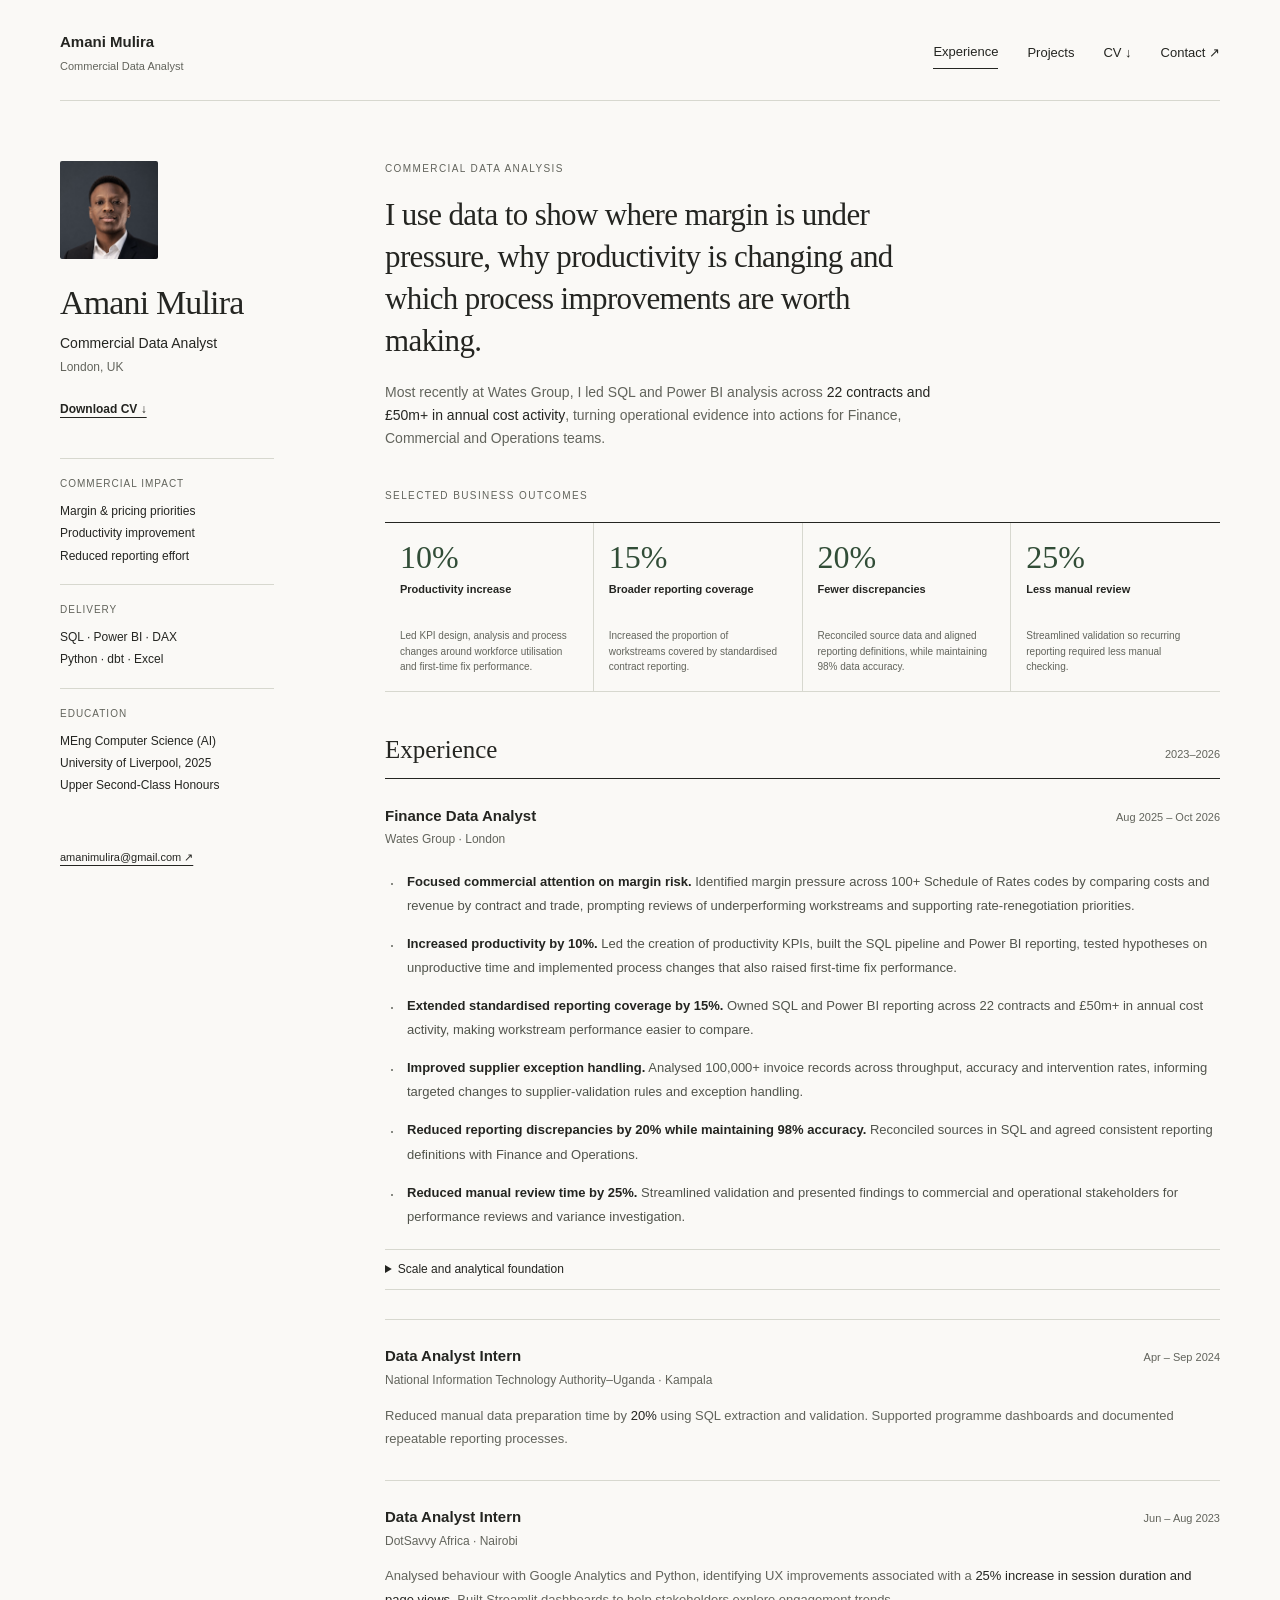
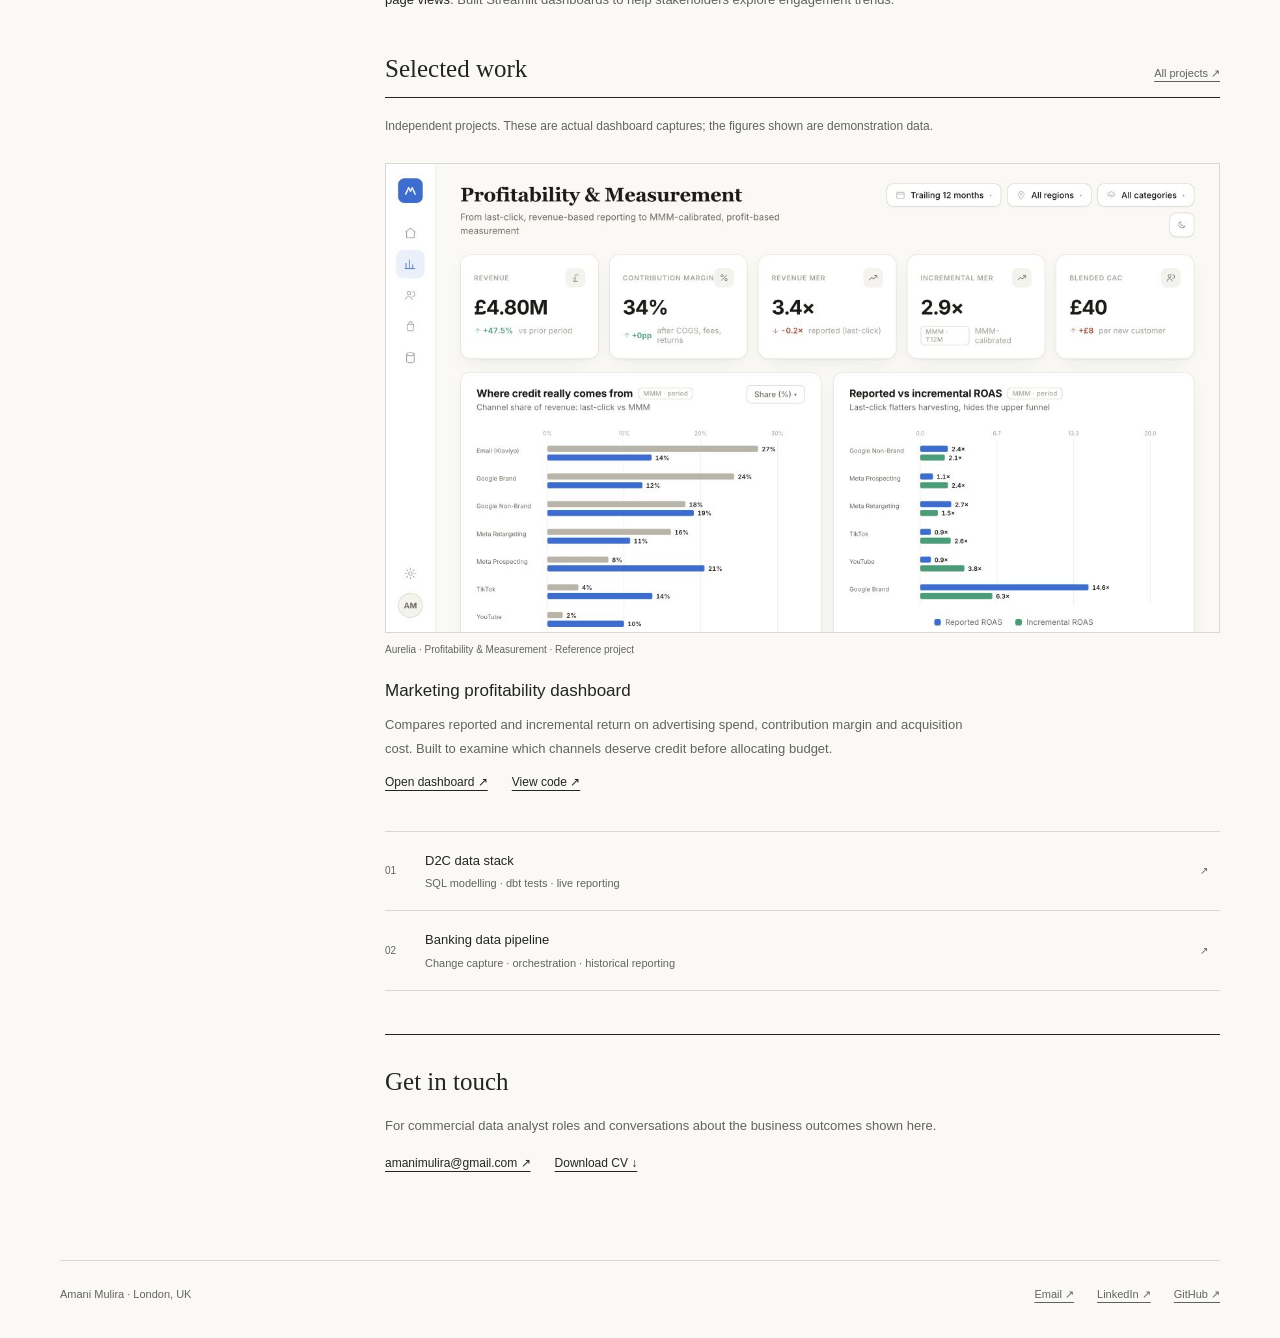
==== commit b4ef2abe: "Lead portfolio with commercial business outcomes" ====
--- a/index.html
+++ b/index.html
@@ -1,8 +1,8 @@
 <!doctype html>
-<html lang="en"><head><meta charset="UTF-8"><meta name="viewport" content="width=device-width,initial-scale=1"><title>Amani Mulira — Commercial Data Analyst</title><meta name="description" content="Commercial Data Analyst in London. Experience in margin analysis, reporting efficiency and operational productivity with SQL, Power BI and Python."><meta name="theme-color" content="#faf9f6"><meta property="og:title" content="Amani Mulira — Commercial Data Analyst"><meta property="og:description" content="Commercial Data Analyst in London. Experience in margin analysis, reporting efficiency and operational productivity with SQL, Power BI and Python."><meta property="og:type" content="website"><meta property="og:url" content="https://amanimulira.github.io/amanimulira/"><meta property="og:image" content="https://amanimulira.github.io/amanimulira/assets/amani-profile.jpeg"><link rel="canonical" href="https://amanimulira.github.io/amanimulira/"><link rel="icon" href="assets/amani-mulira-mark.png"><link rel="stylesheet" href="portfolio.css?v=20261109-4"></head><body><a class="skip-link" href="#main">Skip to content</a><header class="site-nav"><a class="wordmark" href="index.html">Amani Mulira<span>Commercial Data Analyst</span></a><nav aria-label="Main navigation"><a href="index.html" aria-current="page">Experience</a><a href="projects.html" >Projects</a><a href="assets/Amani-Mulira-Commercial-Data-Analyst-CV.pdf" download>CV ↓</a><a href="mailto:amanimulira@gmail.com">Contact ↗</a></nav></header><main id="main" class="cv-layout"><aside class="profile"><img src="assets/amani-profile.jpeg" alt="Amani Mulira" width="400" height="400"><h1>Amani Mulira</h1><p class="role">Commercial Data Analyst</p><p class="location">London, UK</p><a class="cv-link" href="assets/Amani-Mulira-Commercial-Data-Analyst-CV.pdf" download>Download CV ↓</a><dl class="profile-details"><div><dt>Analysis</dt><dd>Margin &amp; profitability<br>Cost &amp; variance<br>Workforce productivity</dd></div><div><dt>Tools</dt><dd>SQL · Power BI · DAX<br>Python · dbt · Excel</dd></div><div><dt>Education</dt><dd>MEng Computer Science (AI)<br>University of Liverpool, 2025<br>Upper Second-Class Honours</dd></div></dl><a class="profile-email" href="mailto:amanimulira@gmail.com">amanimulira@gmail.com ↗</a></aside>
-<div class="cv-content"><section class="intro" aria-label="Profile"><p class="section-label">PROFILE</p><p class="intro-text">I analyse financial and operational data to identify margin pressure, reduce reporting effort and improve productivity.</p><p>Most recently at Wates Group, I owned SQL and Power BI reporting across <strong>22 contracts and £50m+ in annual cost activity</strong>, working with Finance, Commercial and Operations teams.</p></section>
-<section id="experience" class="resume-section" aria-labelledby="experience-heading"><div class="section-heading"><h2 id="experience-heading">Experience</h2><span>2023–2026</span></div><article class="job"><header><div><h3>Finance Data Analyst</h3><p>Wates Group · London</p></div><time>Aug 2025 – Oct 2026</time></header><ul class="accomplishments"><li><strong>Identified margin pressure across 100+ rate codes.</strong> Compared costs and revenue by contract and trade, prompting commercial reviews of underperforming workstreams and supporting rate renegotiation priorities.</li><li><strong>Reduced manual review time by 25%.</strong> Streamlined data validation so reporting required less recurring checking.</li><li><strong>Reduced reporting discrepancies by 20%, with 98% data accuracy.</strong> Reconciled sources using SQL and agreed consistent definitions with Finance and Operations.</li><li><strong>Analysed 100,000+ invoice records.</strong> Compared automated and manual processing across throughput, accuracy and intervention rates, informing changes to supplier validation rules and exception handling.</li><li><strong>Made contract performance easier to compare.</strong> Built Power BI semantic models containing 5m+ records and defined 30+ KPIs. Increased the proportion of workstreams covered by standardised reporting by 15%.</li></ul><details class="work-detail"><summary>Workforce productivity &amp; other reporting</summary><p>Analysed timesheet and job data to identify productive and unproductive time, workforce allocation and jobs completed per day. Reporting covered profitability, productivity, costs and forecast variance.</p></details></article>
+<html lang="en"><head><meta charset="UTF-8"><meta name="viewport" content="width=device-width,initial-scale=1"><title>Amani Mulira — Commercial Data Analyst</title><meta name="description" content="Commercial Data Analyst in London. Evidence-led margin, productivity and reporting improvements delivered with SQL, Power BI and Python."><meta name="theme-color" content="#faf9f6"><meta property="og:title" content="Amani Mulira — Commercial Data Analyst"><meta property="og:description" content="Commercial analytics that led to clearer margin decisions, higher productivity and more reliable reporting."><meta property="og:type" content="website"><meta property="og:url" content="https://amanimulira.github.io/amanimulira/"><meta property="og:image" content="https://amanimulira.github.io/amanimulira/assets/amani-profile.jpeg"><link rel="canonical" href="https://amanimulira.github.io/amanimulira/"><link rel="icon" href="assets/amani-mulira-mark.png"><link rel="stylesheet" href="portfolio.css?v=20261118-1"></head><body><a class="skip-link" href="#main">Skip to content</a><header class="site-nav"><a class="wordmark" href="index.html">Amani Mulira<span>Commercial Data Analyst</span></a><nav aria-label="Main navigation"><a href="index.html" aria-current="page">Experience</a><a href="projects.html">Projects</a><a href="assets/Amani-Mulira-Commercial-Data-Analyst-CV.pdf?v=20261118-1" download>CV ↓</a><a href="mailto:amanimulira@gmail.com">Contact ↗</a></nav></header><main id="main" class="cv-layout"><aside class="profile"><img src="assets/amani-profile.jpeg" alt="Amani Mulira" width="400" height="400"><h1>Amani Mulira</h1><p class="role">Commercial Data Analyst</p><p class="location">London, UK</p><a class="cv-link" href="assets/Amani-Mulira-Commercial-Data-Analyst-CV.pdf?v=20261118-1" download>Download CV ↓</a><dl class="profile-details"><div><dt>Commercial impact</dt><dd>Margin &amp; pricing priorities<br>Productivity improvement<br>Reduced reporting effort</dd></div><div><dt>Delivery</dt><dd>SQL · Power BI · DAX<br>Python · dbt · Excel</dd></div><div><dt>Education</dt><dd>MEng Computer Science (AI)<br>University of Liverpool, 2025<br>Upper Second-Class Honours</dd></div></dl><a class="profile-email" href="mailto:amanimulira@gmail.com">amanimulira@gmail.com ↗</a></aside>
+<div class="cv-content"><section class="intro" aria-label="Profile"><p class="section-label">COMMERCIAL DATA ANALYSIS</p><p class="intro-text">I use data to show where margin is under pressure, why productivity is changing and which process improvements are worth making.</p><p>Most recently at Wates Group, I led SQL and Power BI analysis across <strong>22 contracts and £50m+ in annual cost activity</strong>, turning operational evidence into actions for Finance, Commercial and Operations teams.</p></section><section class="impact-summary" aria-labelledby="impact-heading"><p class="section-label" id="impact-heading">SELECTED BUSINESS OUTCOMES</p><div class="impact-ledger"><article><strong>10%</strong><span>Productivity increase</span><p>Led KPI design, analysis and process changes around workforce utilisation and first-time fix performance.</p></article><article><strong>15%</strong><span>Broader reporting coverage</span><p>Increased the proportion of workstreams covered by standardised contract reporting.</p></article><article><strong>20%</strong><span>Fewer discrepancies</span><p>Reconciled source data and aligned reporting definitions, while maintaining 98% data accuracy.</p></article><article><strong>25%</strong><span>Less manual review</span><p>Streamlined validation so recurring reporting required less manual checking.</p></article></div></section>
+<section id="experience" class="resume-section" aria-labelledby="experience-heading"><div class="section-heading"><h2 id="experience-heading">Experience</h2><span>2023–2026</span></div><article class="job"><header><div><h3>Finance Data Analyst</h3><p>Wates Group · London</p></div><time>Aug 2025 – Oct 2026</time></header><ul class="accomplishments"><li><strong>Focused commercial attention on margin risk.</strong> Identified margin pressure across 100+ Schedule of Rates codes by comparing costs and revenue by contract and trade, prompting reviews of underperforming workstreams and supporting rate-renegotiation priorities.</li><li><strong>Increased productivity by 10%.</strong> Led the creation of productivity KPIs, built the SQL pipeline and Power BI reporting, tested hypotheses on unproductive time and implemented process changes that also raised first-time fix performance.</li><li><strong>Extended standardised reporting coverage by 15%.</strong> Owned SQL and Power BI reporting across 22 contracts and £50m+ in annual cost activity, making workstream performance easier to compare.</li><li><strong>Improved supplier exception handling.</strong> Analysed 100,000+ invoice records across throughput, accuracy and intervention rates, informing targeted changes to supplier-validation rules and exception handling.</li><li><strong>Reduced reporting discrepancies by 20% while maintaining 98% accuracy.</strong> Reconciled sources in SQL and agreed consistent reporting definitions with Finance and Operations.</li><li><strong>Reduced manual review time by 25%.</strong> Streamlined validation and presented findings to commercial and operational stakeholders for performance reviews and variance investigation.</li></ul><details class="work-detail"><summary>Scale and analytical foundation</summary><p>Built Power BI semantic models containing 5m+ records and defined 30+ KPIs across profitability, productivity, costs and forecast variance, enabling consistent comparison across contracts.</p></details></article>
 <article class="job compact"><header><div><h3>Data Analyst Intern</h3><p>National Information Technology Authority–Uganda · Kampala</p></div><time>Apr – Sep 2024</time></header><p>Reduced manual data preparation time by <strong>20%</strong> using SQL extraction and validation. Supported programme dashboards and documented repeatable reporting processes.</p></article>
 <article class="job compact"><header><div><h3>Data Analyst Intern</h3><p>DotSavvy Africa · Nairobi</p></div><time>Jun – Aug 2023</time></header><p>Analysed behaviour with Google Analytics and Python, identifying UX improvements associated with a <strong>25% increase in session duration and page views</strong>. Built Streamlit dashboards to help stakeholders explore engagement trends.</p></article></section>
 <section class="resume-section selected-work" id="work" aria-labelledby="work-heading"><div class="section-heading"><h2 id="work-heading">Selected work</h2><a href="projects.html">All projects ↗</a></div><p class="section-note">Independent projects. These are actual dashboard captures; the figures shown are demonstration data.</p><article class="work-sample"><figure><a href="https://amanimulira.github.io/aurelia-dashboards/" target="_blank" rel="noopener"><img src="assets/aurelia-dashboard.png" alt="Aurelia dashboard comparing last-click and modelled channel credit, contribution margin and incremental return on advertising spend." width="1280" height="720" loading="lazy"></a><figcaption>Aurelia · Profitability &amp; Measurement · Reference project</figcaption></figure><div class="sample-copy"><h3>Marketing profitability dashboard</h3><p>Compares reported and incremental return on advertising spend, contribution margin and acquisition cost. Built to examine which channels deserve credit before allocating budget.</p><div class="sample-links"><a href="https://amanimulira.github.io/aurelia-dashboards/" target="_blank" rel="noopener">Open dashboard ↗</a><a href="https://github.com/amanimulira/aurelia-dashboards" target="_blank" rel="noopener">View code ↗</a></div></div></article><div class="more-work"><a href="projects.html#dashboards"><span>01</span><div><b>D2C data stack</b><small>SQL modelling · dbt tests · live reporting</small></div><span>↗</span></a><a href="projects.html#engineering"><span>02</span><div><b>Banking data pipeline</b><small>Change capture · orchestration · historical reporting</small></div><span>↗</span></a></div></section>
-<section class="resume-section contact" id="contact"><h2>Get in touch</h2><p>For commercial data analyst roles and conversations about the work shown here.</p><a href="mailto:amanimulira@gmail.com">amanimulira@gmail.com ↗</a><a href="assets/Amani-Mulira-Commercial-Data-Analyst-CV.pdf" download>Download CV ↓</a></section></div></main><footer class="footer"><p>Amani Mulira · London, UK</p><div><a href="mailto:amanimulira@gmail.com">Email ↗</a><a href="https://www.linkedin.com/in/amanimulira" target="_blank" rel="noopener">LinkedIn ↗</a><a href="https://github.com/amanimulira" target="_blank" rel="noopener">GitHub ↗</a></div></footer></body></html>+<section class="resume-section contact" id="contact"><h2>Get in touch</h2><p>For commercial data analyst roles and conversations about the business outcomes shown here.</p><a href="mailto:amanimulira@gmail.com">amanimulira@gmail.com ↗</a><a href="assets/Amani-Mulira-Commercial-Data-Analyst-CV.pdf?v=20261118-1" download>Download CV ↓</a></section></div></main><footer class="footer"><p>Amani Mulira · London, UK</p><div><a href="mailto:amanimulira@gmail.com">Email ↗</a><a href="https://www.linkedin.com/in/amanimulira" target="_blank" rel="noopener">LinkedIn ↗</a><a href="https://github.com/amanimulira" target="_blank" rel="noopener">GitHub ↗</a></div></footer></body></html>
--- a/portfolio.css
+++ b/portfolio.css
@@ -31,6 +31,13 @@
 .intro-text { font-family:var(--serif); font-size:31px; line-height:1.35; letter-spacing:-.02em; max-width:36ch; }
 .intro > p:last-child { color:var(--muted); margin-top:19px; font-size:14px; max-width:76ch; }
 .intro strong { color:var(--ink); font-weight:500; }
+.impact-summary { margin-top:38px; }
+.impact-ledger { display:grid; grid-template-columns:repeat(4,minmax(0,1fr)); border-top:1px solid var(--ink); border-bottom:1px solid var(--line); }
+.impact-ledger article { min-height:168px; padding:18px 15px 16px; display:flex; flex-direction:column; border-right:1px solid var(--line); }
+.impact-ledger article:last-child { border-right:0; }
+.impact-ledger strong { color:var(--accent); font-family:var(--serif); font-size:32px; line-height:1; font-weight:400; }
+.impact-ledger span { margin-top:9px; font-size:11px; line-height:1.4; font-weight:600; }
+.impact-ledger p { margin-top:auto; padding-top:18px; color:var(--muted); font-size:10px; line-height:1.55; }
 .resume-section { margin-top:43px; scroll-margin-top:25px; }
 .section-heading { display:flex; align-items:baseline; justify-content:space-between; gap:20px; padding-bottom:13px; border-bottom:1px solid var(--ink); margin-bottom:25px; }
 .section-heading h2 { font-size:25px; line-height:1.2; }
@@ -89,6 +96,6 @@
 .repo-entry > a { font-size:11px; white-space:nowrap; margin-top:4px; }
 .project-return { display:flex; justify-content:space-between; gap:20px; margin-top:45px; padding-top:25px; border-top:1px solid var(--ink); font-size:12px; }
 @media (max-width:1260px) { .site-nav,.cv-layout,.footer { margin-left:5%; margin-right:5%; } .projects-layout { margin-left:8%; margin-right:8%; } .cv-layout { gap:55px; grid-template-columns:215px minmax(0,1fr); } }
-@media (max-width:850px) { .cv-layout { gap:35px; grid-template-columns:185px minmax(0,1fr); } .profile { padding-right:0; } .profile h1 { font-size:29px; } .intro-text { font-size:27px; } .job header { display:block; } .job time { display:block; margin-top:7px; } .site-nav nav { gap:20px; } }
+@media (max-width:850px) { .cv-layout { gap:35px; grid-template-columns:185px minmax(0,1fr); } .profile { padding-right:0; } .profile h1 { font-size:29px; } .intro-text { font-size:27px; } .impact-ledger { grid-template-columns:repeat(2,minmax(0,1fr)); } .impact-ledger article { min-height:142px; border-bottom:1px solid var(--line); } .impact-ledger article:nth-child(2) { border-right:0; } .impact-ledger article:nth-last-child(-n+2) { border-bottom:0; } .job header { display:block; } .job time { display:block; margin-top:7px; } .site-nav nav { gap:20px; } }
 @media (max-width:620px) { body { font-size:14px; } .site-nav { padding:20px 0 18px; flex-wrap:wrap; gap:15px; } .site-nav nav { width:100%; justify-content:space-between; gap:15px; font-size:12px; } .cv-layout { display:block; margin-top:32px; } .profile { display:grid; grid-template-columns:68px 1fr; gap:0 18px; margin-bottom:34px; padding-bottom:26px; border-bottom:1px solid var(--line); } .profile > img { grid-row:1/5; margin:0; width:68px; height:68px; } .profile h1 { font-size:30px; } .profile .role,.profile .location { grid-column:2; margin-top:3px; } .profile .cv-link { grid-column:2; margin-top:10px; margin-bottom:0; } .profile-details { grid-column:1/-1; display:grid; grid-template-columns:1fr 1fr; gap:20px; margin:25px 0 0; } .profile-details > div { padding:12px 0 0; } .profile-details > div:last-child { grid-column:1/-1; } .profile-details dd { font-size:11px; } .profile-email { display:none; } .intro-text { font-size:27px; } .section-heading h2 { font-size:25px; } .resume-section { margin-top:35px; } .accomplishments li { font-size:13px; } .projects-layout { margin:32px 5% 60px; } .projects-intro h1 { font-size:40px; } .project-section .sample-copy { display:block; } .project-section .sample-copy h3 { font-size:24px; margin-bottom:12px; } .repo-entry { grid-template-columns:1fr; gap:10px; } .footer { flex-wrap:wrap; gap:12px; } .projects-intro nav { gap:20px; } }
 @media (prefers-reduced-motion:reduce) { html { scroll-behavior:auto; } }
